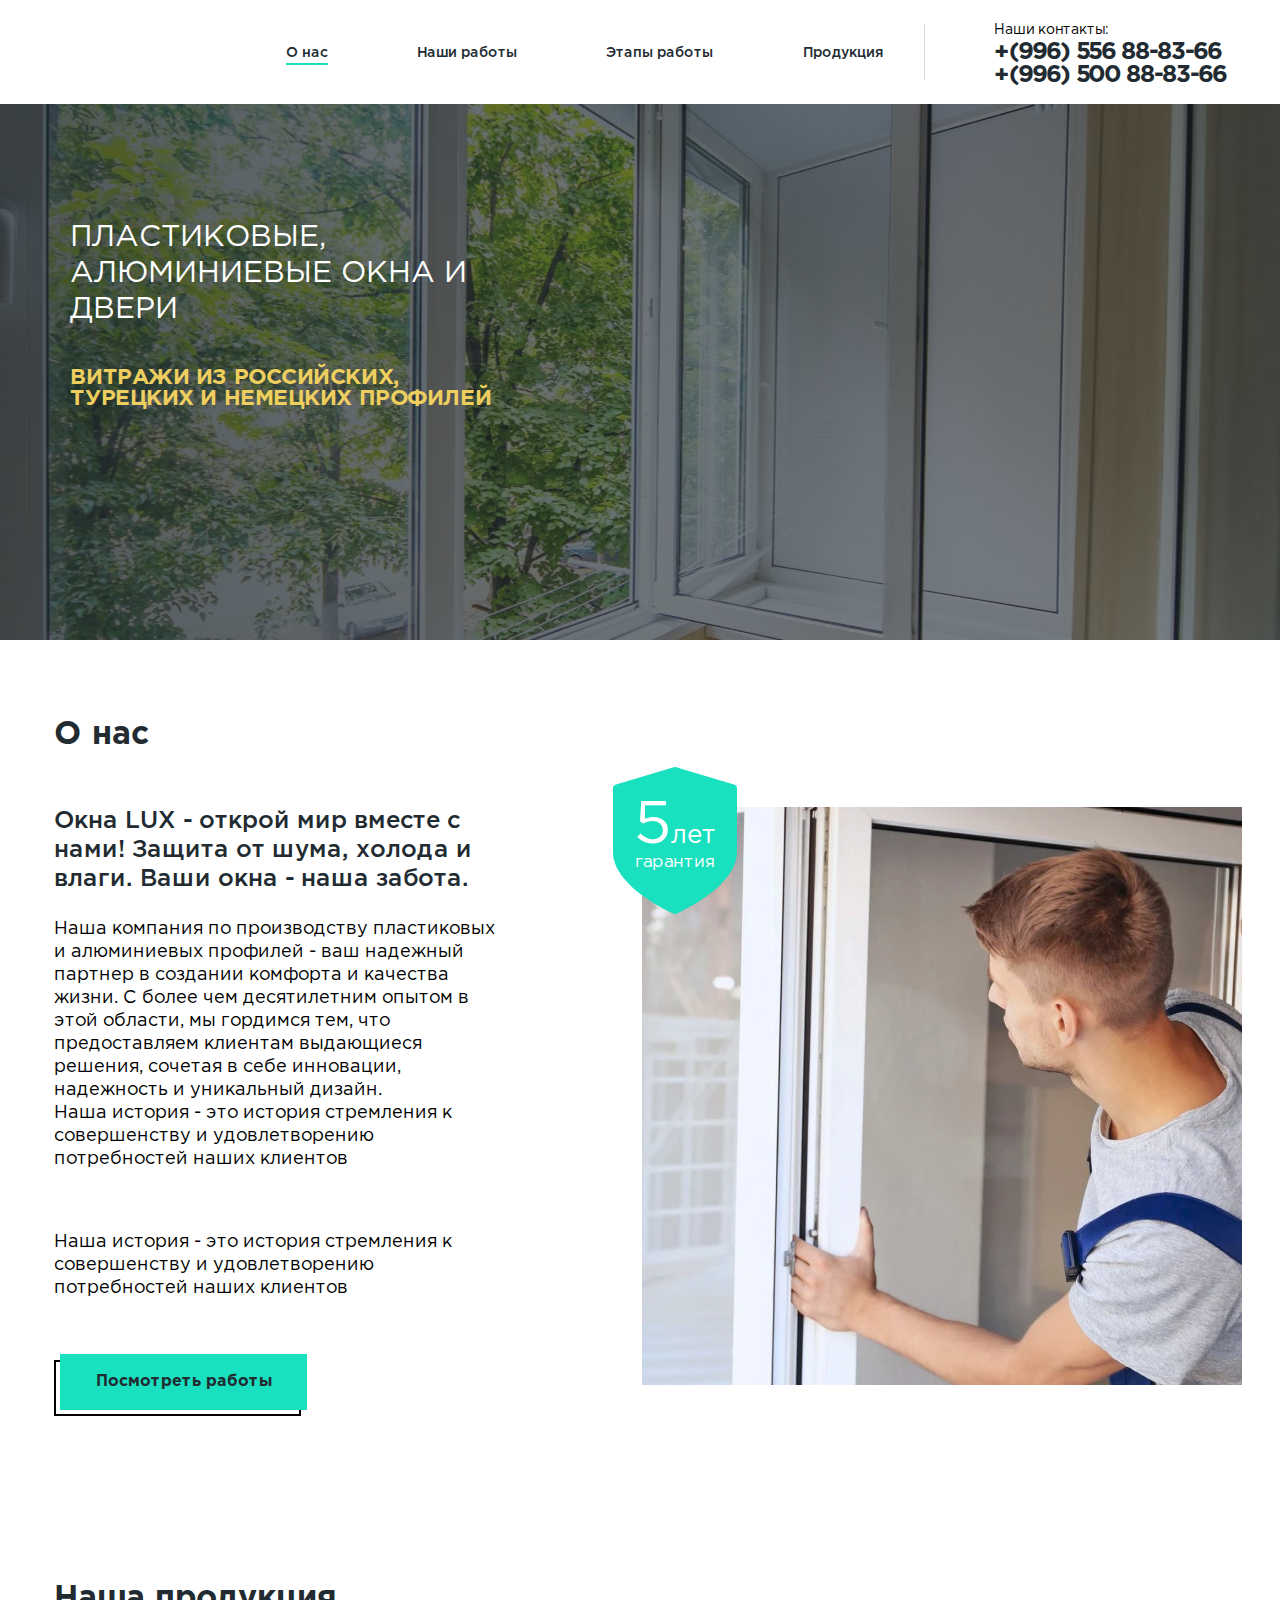
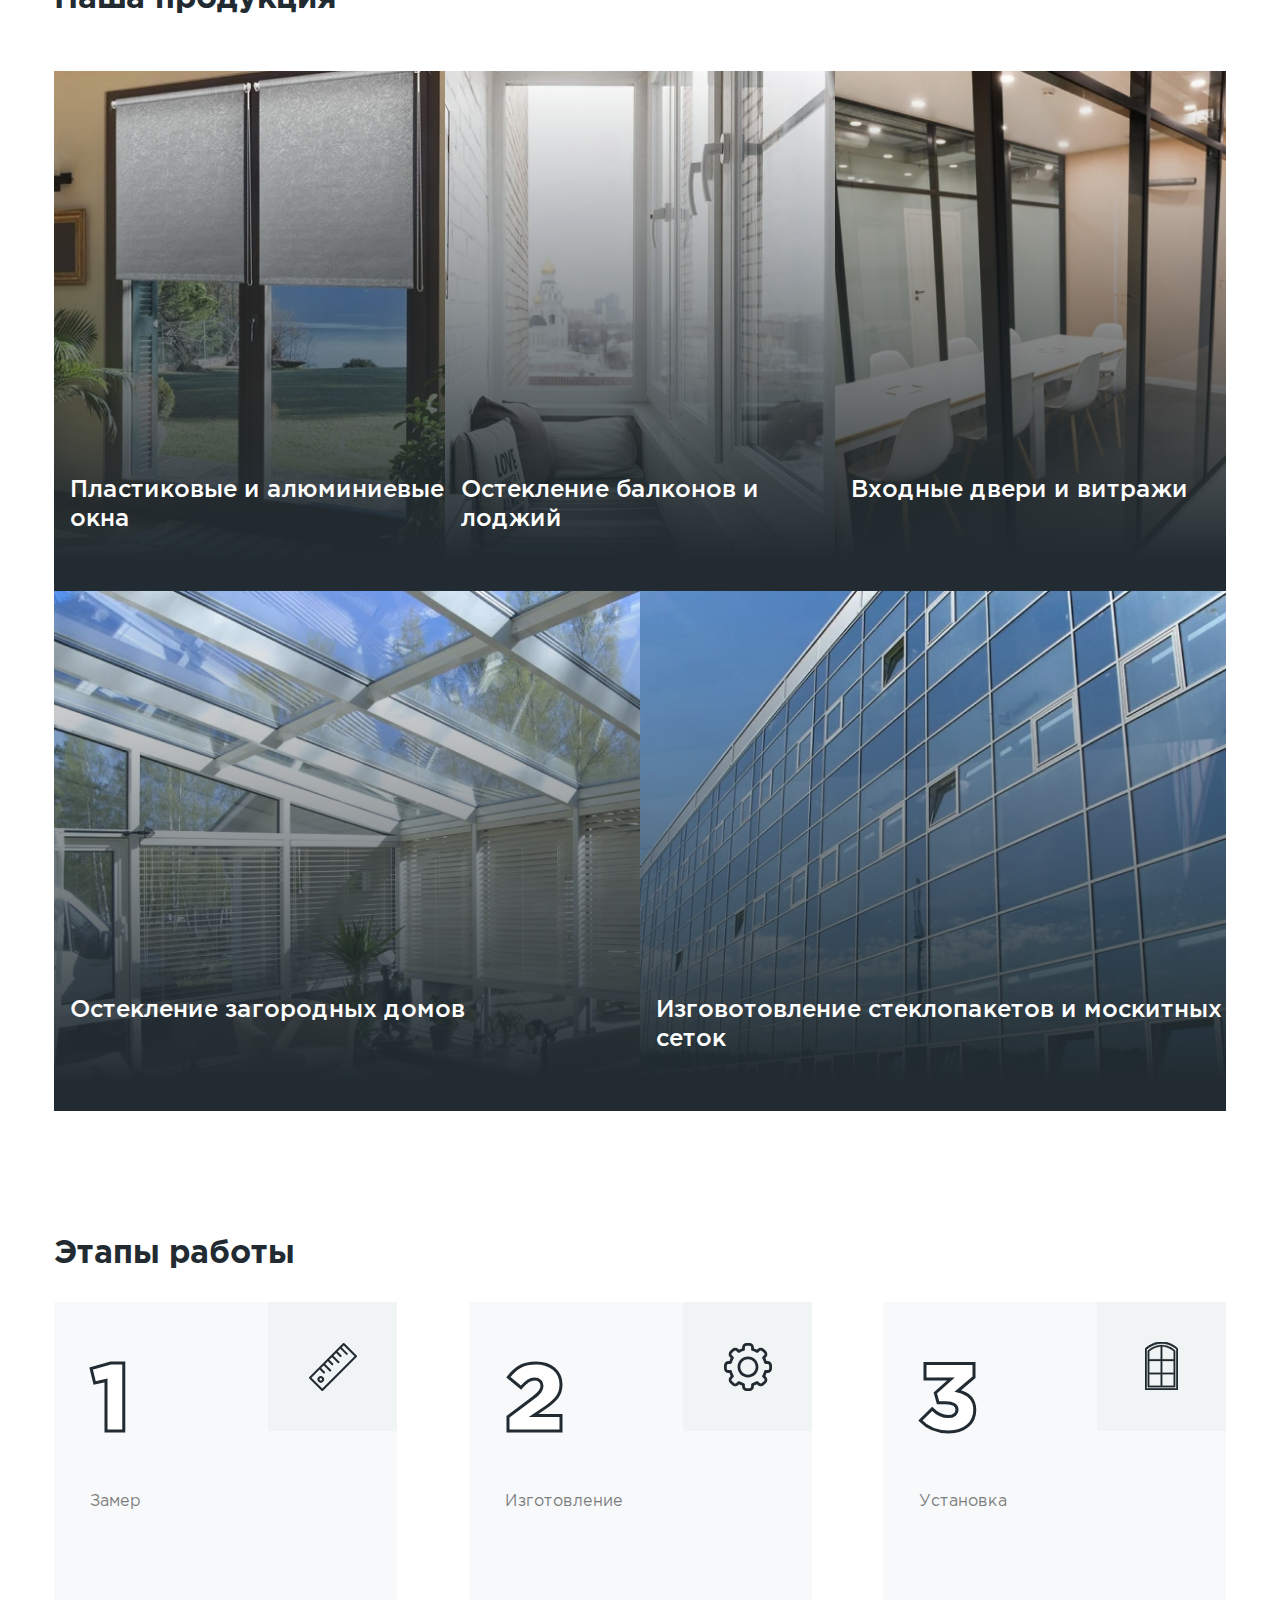
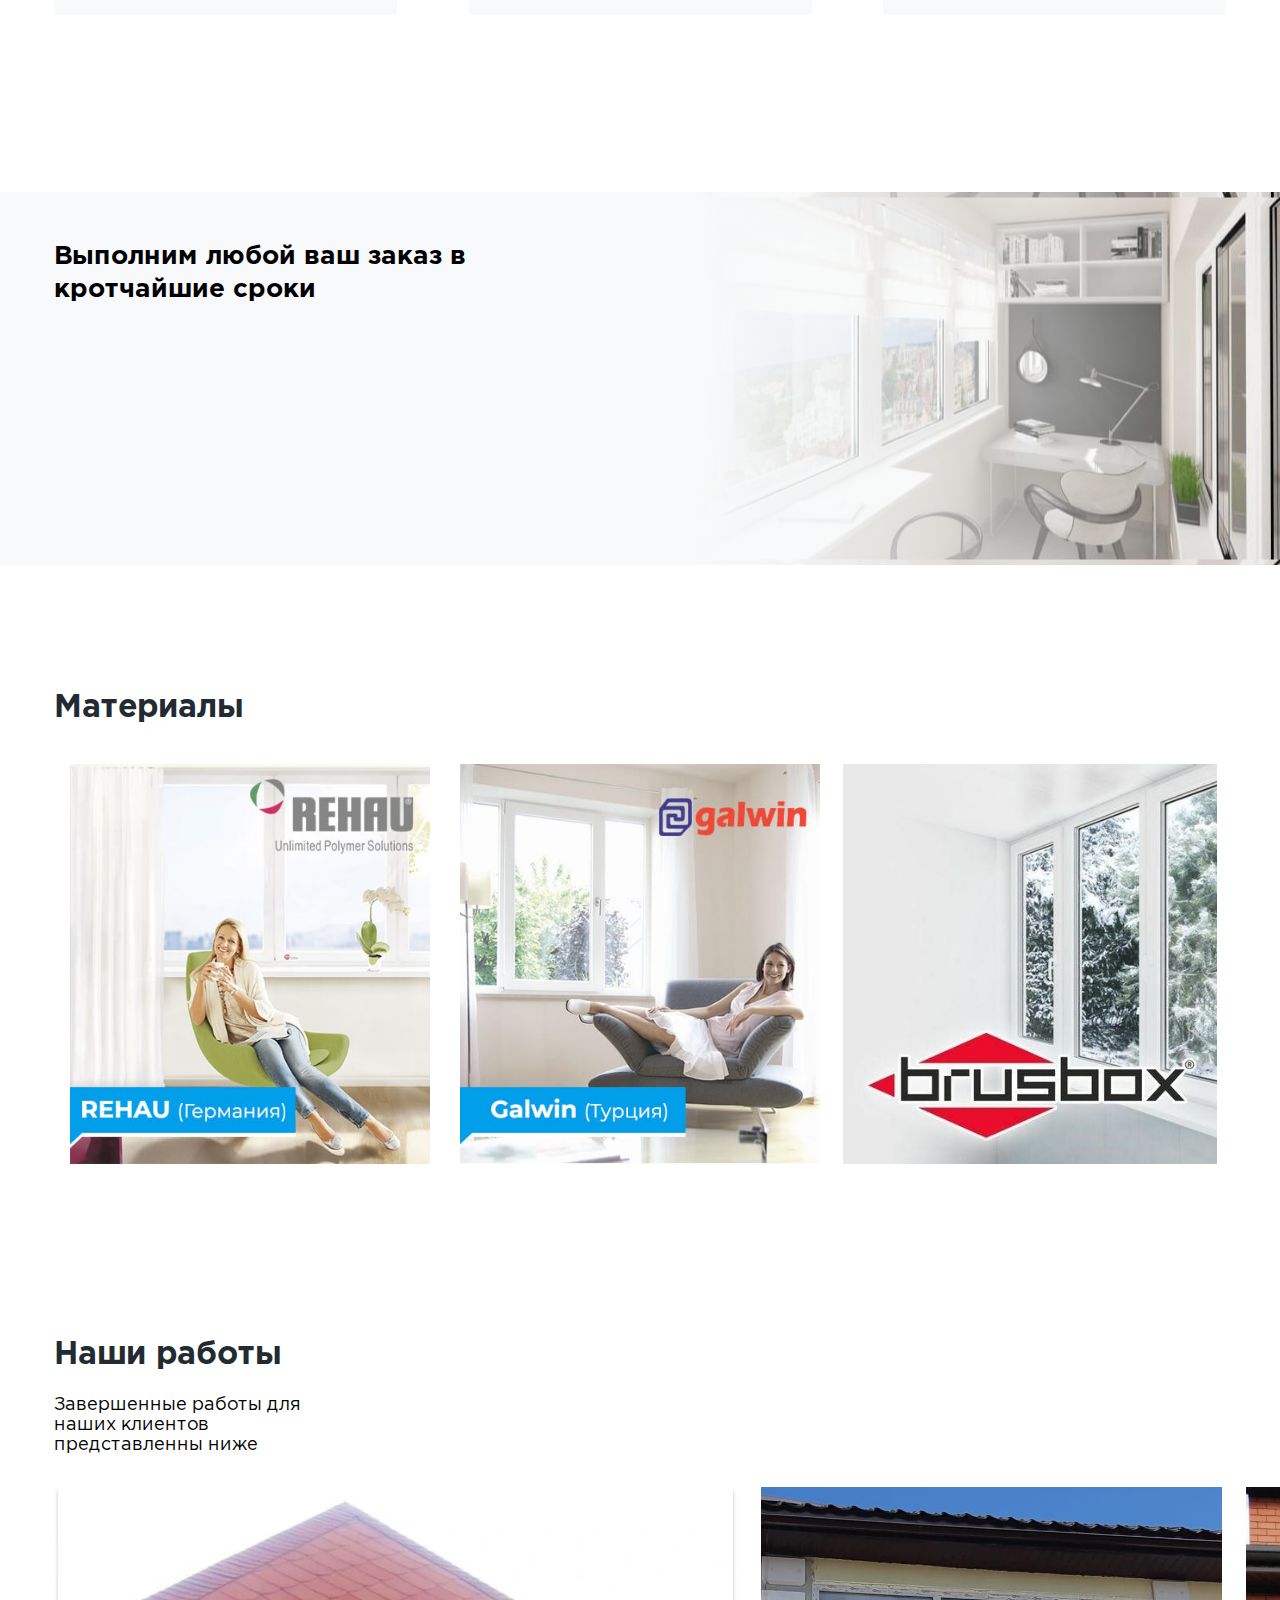
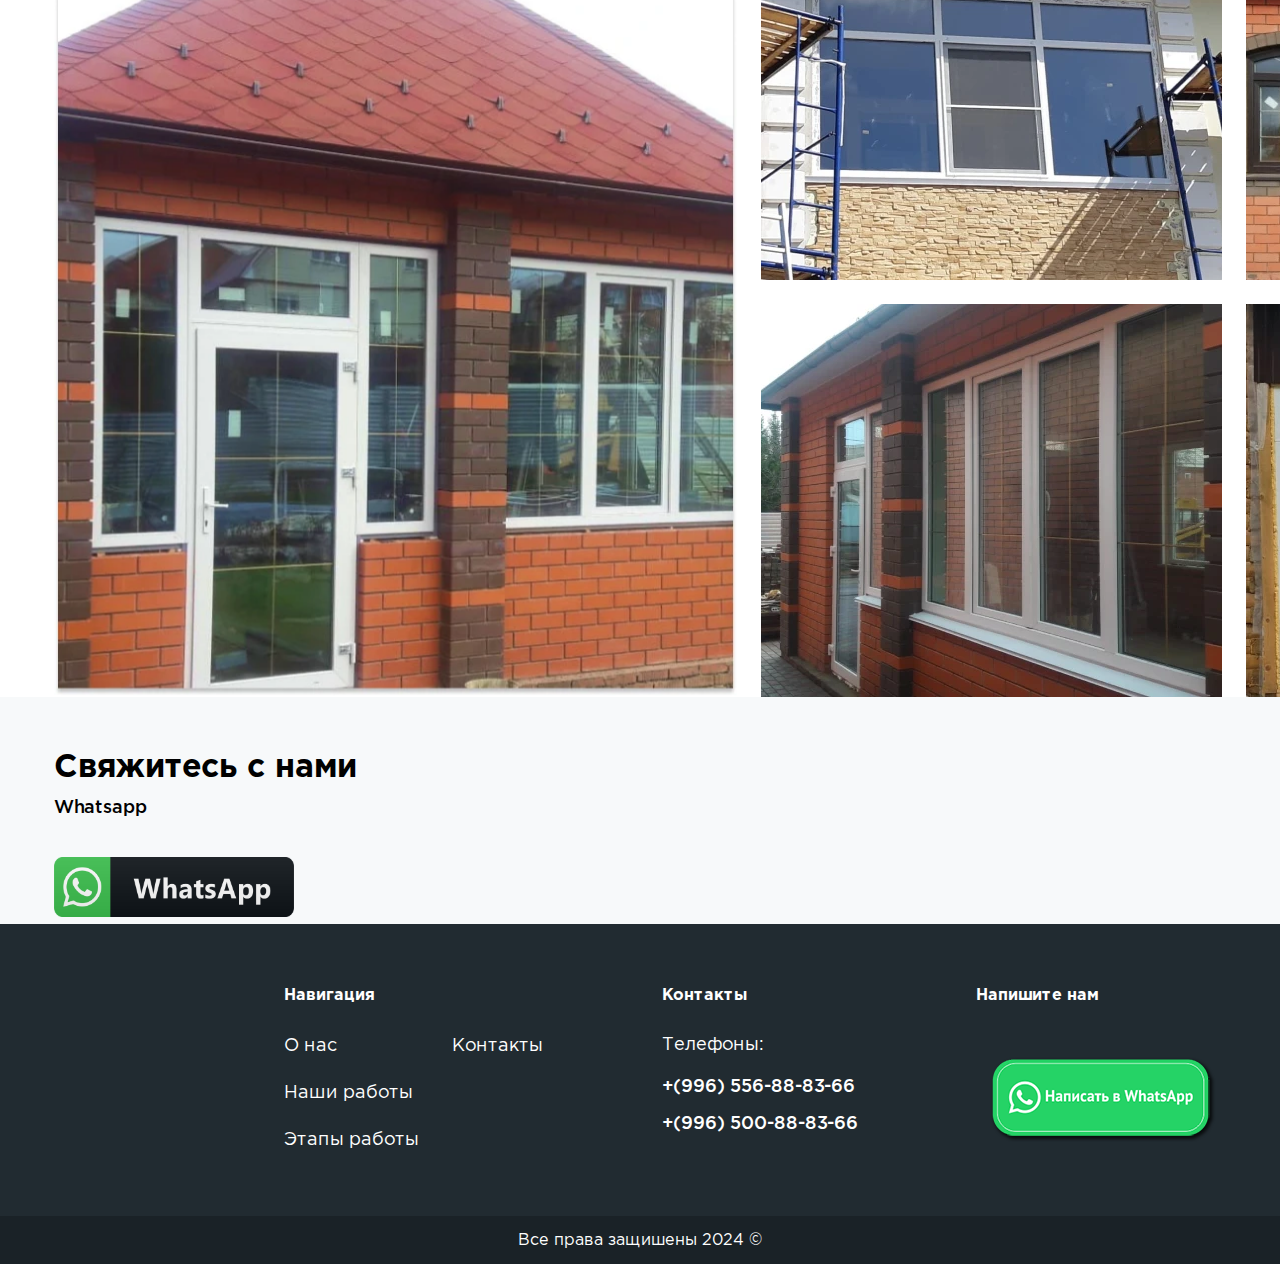
==== index.html @ 6908e115 "Second iteration" ====
<!DOCTYPE html>
<html lang="en">

<head>
  <meta charset="UTF-8">
  <meta http-equiv="X-UA-Compatible" content="IE=edge">
  <meta name="viewport" content="width=device-width, initial-scale=1.0">
  <link rel="preload" href="fonts/GothamPro.woff" as="font" crossorigin="anonymous">
  <link rel="stylesheet" href="https://unpkg.com/swiper/swiper-bundle.min.css" />
  <link rel="stylesheet" href="css/style.css">

  <title>Окна LUX</title>
</head>

<body class="page" id="page">
  <!-- +++++++ Header +++++++++ -->
  <header class="header">
    <div class="header__top">
      <div class="container center-sb">
        <div class="header__time">
          <svg width="28" height="11">
            <use xlink:href="img/logo/logo.svg#time"></use>
          </svg>
        </div>
        <div class="header__mobile-icons">
          <svg width="17" height="11">
            <use xlink:href="img/logo/logo.svg#mobile-signal"></use>
          </svg>
          <svg width="15" height="11">
            <use xlink:href="img/logo/logo.svg#wifi"></use>
          </svg>
          <svg width="24" height="11">
            <use xlink:href="img/logo/logo.svg#battery"></use>
          </svg>
        </div>
      </div>
    </div>
    <div class="header__bottom">
      <div class="container center-sb">
        <a class="logo">
          <svg class="logo__icon" width="62" height="48">
            <use xlink:href="img/logo/logo.svg#logo"></use>
          </svg>
        </a>
        <div class="phone">
          <strong class="phone__text">Наши контакты:</strong>
          <a href="tel:+996556888366" class="link phone__link">+(996) 556 88-83-66</a>
          <a href="tel:+996500888366" class="link phone__link">+(996) 500 88-83-66</a>
        </div>
        <nav class="nav">
          <ul class="nav__menu menu">
            <li class="menu__item">
              <a href="#about" class="link menu__link menu__link--active">О нас</a>
            </li>
            <li class="menu__item">
              <a href="#our-works" class="link menu__link">Наши работы</a>
            </li>
            <li class="menu__item">
              <a href="#stages-work" class="link menu__link">Этапы работы</a>
            </li>
            <li class="menu__item">
              <a href="#products" class="link menu__link">Продукция</a>
            </li>
          </ul>
          <div class="nav__mobile mobile-btn mobile-btn--close"></div>
        </nav>
      </div>
    </div>
  </header>

  <!-- ++++++++++ Main ++++++++++++++ -->
  <main class="main">
    <h1 class="visualy-hidden">"Окна LUX" - изготовление пластиковых окон и балконов</h1>
    <!-- ++++++++ Banner +++++++++ -->
    <section class="banner">
      <div class="container banner__wrapper">
        <div class="banner__text-block">
          <span class="banner__text">ПЛАСТИКОВЫЕ, АЛЮМИНИЕВЫЕ ОКНА И ДВЕРИ</span>
          <span class="banner__yellow-text">ВИТРАЖИ ИЗ РОССИЙСКИХ, ТУРЕЦКИХ И НЕМЕЦКИХ ПРОФИЛЕЙ</span>
        </div> <!-- end banner__text-block-->
      </div> <!-- end container-->
    </section>

    <!-- ++++++++++++ About +++++++++++++ -->
    <section class="about" id="about">
      <div class="container">
        <h2 class="title about__title">О нас</h2>
        <div class="about__wrapper">
          <div class="about__img-block">
            <picture>
              <source type="image/webp" media="(min-width: 768px)"
                srcset="img/about-1-desktop.webp 1x, img/about-1-desktop@2x.webp  2x">
              <source media="(min-width: 768px)" srcset="img/about-1-desktop.jpg, img/about-1-desktop@2x.jpg  2x">
              <img class="about__img" src="img/about-1.jpg" srcset="img/about-1.jpg 1x, img/about-1@2x.jpg 2x"
                alt="Установка пластиковых окон" width="375" height="375">
            </picture>
            <div class="warranty about__warranty">
              <div class="warranty__text">
                <span class="warranty__number">5</span><span class="warranty__big-text">лет</span> гарантия
              </div>
            </div>
          </div>
          <div class="about__text-block">
            <h3 class="subtitle about__subtitle">Окна LUX - открой мир вместе с нами!
              Защита от шума, холода и влаги. Ваши окна - наша забота.</h3>
            <p class="about__text">
              Наша компания по производству пластиковых и алюминиевых профилей - ваш надежный партнер в создании комфорта
              и качества жизни. С более чем десятилетним опытом в этой области, мы гордимся тем, что предоставляем клиентам выдающиеся решения, сочетая в себе инновации, надежность
              и уникальный дизайн.
              <br>
              Наша история - это история стремления к совершенству
              и удовлетворению потребностей наших клиентов
            </p>
            <p class="about__text">
              Наша история - это история стремления к совершенству
              и удовлетворению потребностей наших клиентов
            </p>
            <div class="button-block about__button-block">
              <a href="#our-works" class="button">Посмотреть работы</a>
            </div>
          </div> <!-- end about__text-block -->
        </div> <!-- end about__wrapper-->
      </div> <!-- end container-->
    </section>

    <!-- ++++++++++++ Our-works +++++++++ -->
    <section class="our-works" id="our-works">
      <div class="container">
        <h2 class="title our-works__title">Наша продукция</h2>
        <div class="gallery">
          <figure class="card gallery__item">
            <picture>
              <source type="image/webp" media="(min-width: 768px)"
                srcset="img/works-1-desktop.webp 1x, img/works-1-desktop@2x.webp  2x">
              <source media="(min-width: 768px)" srcset="img/works-1-desktop.jpg, img/works-1-desktop@2x.jpg  2x">
              <img class="card__img" src="img/works-1.jpg" srcset="img/works-1.jpg 1x, img/works-1@2x.jpg 2x"
                alt="Наша продукция" width="375" height="453">
            </picture>
            <figcaption class="card__text-block">
              <h4 class="card__title">Пластиковые и алюминиевые окна</h4>
            </figcaption>
          </figure>

          <figure class="card gallery__item">
            <picture>
              <source type="image/webp" media="(min-width: 768px)"
                srcset="img/works-2-desktop.webp 1x, img/works-2-desktop@2x.webp  2x">
              <source media="(min-width: 768px)" srcset="img/works-2-desktop.jpg, img/works-2-desktop@2x.jpg  2x">
              <img class="card__img" src="img/works-2.jpg" srcset="img/works-2.jpg 1x, img/works-2@2x.jpg 2x"
                alt="Наша продукция" width="375" height="453">
            </picture>
            <figcaption class="card__text-block card__text-block--bg-green">
              <h4 class="card__title">Остекление балконов и лоджий</h4>
            </figcaption>
          </figure>

          <figure class="card gallery__item">
            <picture>
              <source type="image/webp" media="(min-width: 768px)"
                srcset="img/works-3-desktop.webp 1x, img/works-3-desktop@2x.webp  2x">
              <source media="(min-width: 768px)" srcset="img/works-3-desktop.jpg, img/works-1-desktop@2x.jpg  2x">
              <img class="card__img" src="img/works-3.jpg" srcset="img/works-3.jpg 1x, img/works-3@2x.jpg 2x"
                alt="Наша продукция" width="375" height="453">
            </picture>
            <figcaption class="card__text-block">
              <h4 class="card__title">Входные двери и витражи</h4>
            </figcaption>
          </figure>

          <figure class="card gallery__item">
            <picture>
              <source type="image/webp" media="(min-width: 768px)"
                srcset="img/works-4-desktop.webp 1x, img/works-4-desktop@2x.webp  2x">
              <source media="(min-width: 768px)" srcset="img/works-4-desktop.jpg, img/works-1-desktop@2x.jpg  2x">
              <img class="card__img" src="img/works-4.jpg" srcset="img/works-4.jpg 1x, img/works-4@2x.jpg 2x"
                alt="Наша продукция" width="375" height="453">
            </picture>
            <figcaption class="card__text-block">
              <h4 class="card__title">Остекление загородных домов</h4>
            </figcaption>
          </figure>

          <figure class="card gallery__item">
            <picture>
              <source type="image/webp" media="(min-width: 768px)"
                srcset="img/works-5-desktop.webp 1x, img/works-5-desktop@2x.webp  2x">
              <source media="(min-width: 768px)" srcset="img/works-5-desktop.jpg, img/works-1-desktop@2x.jpg  2x">
              <img class="card__img" src="img/works-5.jpg" srcset="img/works-5.jpg 1x, img/works-5@2x.jpg 2x"
                alt="Наша продукция" width="375" height="453">
            </picture>
            <figcaption class="card__text-block card__text-block--bg-green">
              <h4 class="card__title">Изговотовление стеклопакетов и москитных сеток</h4>
            </figcaption>
          </figure>

        </div> <!-- end gallery-->
      </div> <!-- end container-->
    </section>

    <!-- ++++++++++++++++++ Stages +++++++++++++++ -->
    <section class="stages" id="stages-work">
      <div class="container">
        <h2 class="title stages__title">Этапы работы</h2>
        <ul class="stages__list">
          <li class="stages__item">
            <span class="stages__item-number">1</span>
            <span class="stages__item-text">
              Замер
            </span>
            <svg class="stages__item-arr1" width="255" height="63">
              <use xlink:href="img/logo/logo.svg#dashed-top"></use>
            </svg>
            <svg class="stages__item-arr1-desktop" width="435" height="287">
              <use xlink:href="img/logo/logo.svg#dashed-top-desktop"></use>
            </svg>

          </li>
          <li class="stages__item">
            <span class="stages__item-number">2</span>
            <span class="stages__item-text">
              Изготовление
            </span>
            <svg class="stages__item-arr2" width="116" height="59">
              <use xlink:href="img/logo/logo.svg#dashed-bottom"></use>
            </svg>
            <svg class="stages__item-arr2-desktop" width="127" height="227">
              <use xlink:href="img/logo/logo.svg#dashed-bottom-desktop"></use>
            </svg>
          </li>
          <li class="stages__item">
            <span class="stages__item-number">3</span>
            <span class="stages__item-text">
              Установка
            </span>
          </li>
        </ul>
      </div> <!-- end container-->
      <div class="about__banner">
        <div class="container">
          <p class="slogan about__slogan">Выполним любой ваш
            заказ в кротчайшие сроки </p>
        </div> <!-- end container-->
      </div> <!-- end about__banner-->
    </section>

    <!-- +++++++++++++ Materials +++++++++++++ -->
    <section class="materials">
      <div class="container">
        <h2 class="title materials__title">Материалы</h2>
        
        <div class="materials__items">
          <div class="materials__item">
            <pictures>
              <source type="image/webp" media="(min-width: 768px)"
                srcset="img/products/rehau/rehau.webp 1x, img/products/rehau/rehau@2x.webp  2x">
              <source media="(min-width: 768px)"
                srcset="img/products/rehau/rehau.jpg, img/products/rehau/rehau2x.jpg  2x">
              <img class="materials__img" src="img/materials-4.png"
                srcset="img/products/rehau/rehau.jpg 1x, img/products/rehau/rehau2x.jpg 2x" alt="Материал для рамы окон" width="187"
                height="240">
            </pictures>
          </div>

          <div class="materials__item">
            <pictures>
              <source type="image/webp" media="(min-width: 768px)"
                      srcset="img/products/galwin/galwin.jpg 1x, img/products/galwin/galwin.jpg  2x">
              <source media="(min-width: 768px)"
                      srcset="img/products/galwin/galwin.jpg, img/products/galwin/galwin.jpg  2x">
              <img class="materials__img" src="img/materials-4.png"
                   srcset="img/products/galwin/galwin.jpg 1x, img/products/galwin/galwin.jpg 2x" alt="Материал для рамы окон" width="187"
                   height="240">
            </pictures>
          </div>

          <div class="materials__item">
            <pictures>
              <source type="image/webp" media="(min-width: 768px)"
                      srcset="img/products/brusbox/brusbox.jpg 1x, img/products/brusbox/brusbox.jpg  2x">
              <source media="(min-width: 768px)"
                      srcset="img/products/brusbox/brusbox.jpg, img/products/brusbox/brusbox.jpg  2x">
              <img class="materials__img" src="img/materials-4.png"
                   srcset="img/products/brusbox/brusbox.jpg 1x, img/products/brusbox/brusbox.jpg 2x" alt="Материал для рамы окон" width="187"
                   height="240">
            </pictures>
          </div>

        </div> <!-- end materials__items -->

      </div> <!-- end container-->
    </section>

    <!-- +++++++++++++ Our products +++++++++++  -->
    <section class="products" id="products">
      <div class="container">
        <h2 class="title products__title">Наши работы</h2>
        <p class="products__text">Завершенные работы для наших
          клиентов представленны ниже</p>

        <!-- +++++++++++++++ product slider ++++++++++++++++ -->
        <div class="swiper-container products__slider">
          <div class="swiper-wrapper products__swiper-wrapper">
            <!-- Slides -->
            <div class="swiper-slide slide-first">
              <picture>
                <source type="image/webp" media="(min-width: 1200px)"
                  srcset="img/product-1-desktop.webp 1x, img/product-1-desktop@2x.webp  2x">
                <source media="(min-width: 1200px)"
                  srcset="img/product-1-desktop.jpg, img/product-1-desktop@2x.jpg  2x">
                <img class="products__slider-img" src="img/product-1.jpg"
                  srcset="img/product-1.jpg 1x, img/product-1@2x.jpg 2x" alt="Наши работы" width="288" height="230">
              </picture>
            </div>
            <div class="swiper-slide slide-2">
              <picture>
                <source type="image/webp" media="(min-width: 1200px)"
                  srcset="img/product-2-desktop.webp 1x, img/product-2-desktop@2x.webp  2x">
                <source media="(min-width: 1200px)"
                  srcset="img/product-2-desktop.jpg, img/product-2-desktop@2x.jpg  2x">
                <img class="products__slider-img" src="img/product-2.jpg"
                  srcset="img/product-2.jpg 1x, img/product-2@2x.jpg 2x" alt="Наши работы" width="288" height="230">
              </picture>
            </div>
            <div class="swiper-slide slide-3">
              <picture>
                <source type="image/webp" media="(min-width: 1200px)"
                  srcset="img/product-3-desktop.webp 1x, img/product-3-desktop@2x.webp  2x">
                <source media="(min-width: 1200px)"
                  srcset="img/product-3-desktop.jpg, img/product-3-desktop@2x.jpg  2x">
                <img class="products__slider-img" src="img/product-3.jpg"
                  srcset="img/product-3.jpg 1x, img/product-3@2x.jpg 2x" alt="Наши работы" width="288" height="230">
              </picture>
            </div>
            <div class="swiper-slide slide-4">
              <picture>
                <source type="image/webp" media="(min-width: 1200px)"
                  srcset="img/product-4-desktop.webp 1x, img/product-4-desktop@2x.webp  2x">
                <source media="(min-width: 1200px)"
                  srcset="img/product-4-desktop.jpg, img/product-4-desktop@2x.jpg  2x">
                <img class="products__slider-img" src="img/product-4.jpg"
                  srcset="img/product-4.jpg 1x, img/product-4@2x.jpg 2x" alt="Наши работы" width="288" height="230">
              </picture>
            </div>
            <div class="swiper-slide slide-5">
              <picture>
                <source type="image/webp" media="(min-width: 1200px)"
                  srcset="img/product-5-desktop.webp 1x, img/product-5-desktop@2x.webp  2x">
                <source media="(min-width: 1200px)"
                  srcset="img/product-5-desktop.jpg, img/product-5-desktop@2x.jpg  2x">
                <img class="products__slider-img" src="img/product-5.jpg"
                  srcset="img/product-5.jpg 1x, img/product-5@2x.jpg 2x" alt="Наши работы" width="288" height="230">
              </picture>
            </div>
            <div class="swiper-slide slide-6">
              <picture>
                <source type="image/webp" media="(min-width: 1200px)"
                  srcset="img/product-6-desktop.webp 1x, img/product-6-desktop@2x.webp  2x">
                <source media="(min-width: 1200px)"
                  srcset="img/product-6-desktop.jpg, img/product-6-desktop@2x.jpg  2x">
                <img class="products__slider-img" src="img/product-6.jpg"
                  srcset="img/product-6.jpg 1x, img/product-6@2x.jpg 2x" alt="Наши работы" width="288" height="230">
              </picture>
            </div>
            <div class="swiper-slide slide-7">
              <picture>
                <source type="image/webp" media="(min-width: 1200px)"
                  srcset="img/product-7-desktop.webp 1x, img/product-7-desktop@2x.webp  2x">
                <source media="(min-width: 1200px)"
                  srcset="img/product-7-desktop.jpg, img/product-7-desktop@2x.jpg  2x">
                <img class="products__slider-img" src="img/product-7.jpg"
                  srcset="img/product-7.jpg 1x, img/product-7@2x.jpg 2x" alt="Наши работы" width="288" height="230">
              </picture>
            </div>
            <div class="swiper-slide slide-8">
              <picture>
                <source type="image/webp" media="(min-width: 1200px)"
                  srcset="img/product-8-desktop.webp 1x, img/product-8-desktop@2x.webp  2x">
                <source media="(min-width: 1200px)"
                  srcset="img/product-8-desktop.jpg, img/product-8-desktop@2x.jpg  2x">
                <img class="products__slider-img" src="img/product-8.jpg"
                  srcset="img/product-8.jpg 1x, img/product-8@2x.jpg 2x" alt="Наши работы" width="288" height="230">
              </picture>
            </div>
            <div class="swiper-slide slide-9">
              <picture>
                <source type="image/webp" media="(min-width: 1200px)"
                  srcset="img/product-9-desktop.webp 1x, img/product-9-desktop@2x.webp  2x">
                <source media="(min-width: 1200px)"
                  srcset="img/product-9-desktop.jpg, img/product-9-desktop@2x.jpg  2x">
                <img class="products__slider-img" src="img/product-9.jpg"
                  srcset="img/product-9.jpg 1x, img/product-9@2x.jpg 2x" alt="Наши работы" width="288" height="230">
              </picture>
            </div>
            <div class="swiper-slide slide-last">
              <picture>
                <source type="image/webp" media="(min-width: 1200px)"
                  srcset="img/product-10-desktop.webp 1x, img/product-10-desktop@2x.webp  2x">
                <source media="(min-width: 1200px)"
                  srcset="img/product-10-desktop.jpg, img/product-10-desktop@2x.jpg  2x">
                <img class="products__slider-img" src="img/product-10.jpg"
                  srcset="img/product-10.jpg 1x, img/product-10@2x.jpg 2x" alt="Наши работы" width="288" height="230">
              </picture>
            </div>
          </div>
          <div class="swiper-button-prev products__slider-button-prev"></div>
          <div class="swiper-button-next products__slider-button-next"></div>
        </div>
      </div> <!-- end container-->
    </section>

    <!-- ++++++++++++++ Contacts ++++++++++++++ -->
    <section class="contacts" id="contacts">
      <div class="container">
        <div class="contacts__email-block">
          <!-- <div class="container"> -->
          <h3 class="contacts__title">Свяжитесь с нами</h3>
          <p class="contacts__text-mob">Завершенные работы для наших
            клиентов представленны ниже</p>
          <p class="contacts__text">Whatsapp</p>
          <a aria-label="Chat on WhatsApp" href="https://wa.me/0996559770379"><img alt="Chat on WhatsApp"
                                                                                 width="240" height="60"
                                                                                 src="img/icons/whatsapp.png"></a>
        </div>

        <!-- ++++++++++++++ Map ++++++++++++++ -->
<!--        <div class="contacts__map">-->
<!--          <script type="text/javascript" charset="utf-8" async-->
<!--            src="">-->
<!--          </script>-->
<!--        </div>-->
      </div> <!-- end container-->
    </section>
  </main>

  <!-- ++++++++++++++++ Footer ++++++++++++++ -->
  <footer class="footer">
    <div class="footer__top">
      <div class="container footer__top-wrap">
        <a class="logo logo--footer footer__logo" href="#page">
          <svg class="logo__icon" width="112.1" height="86">
            <use xlink:href="img/logo/logo.svg#logo-footer"></use>
          </svg>
        </a>
        <nav class="footer__nav">
          <h4 class="footer__title">Навигация</h4>
          <ul class="footer__menu">
            <li class="footer__menu-item">
              <a href="#about" class="link footer__menu-link">О нас</a>
            </li>
            <li class="footer__menu-item">
              <a href="#our-works" class="link footer__menu-link">Наши работы</a>
            </li>
            <li class="footer__menu-item">
              <a href="#stages-work" class="link footer__menu-link">Этапы работы</a>
            </li>
            <li class="footer__menu-item">
              <a href="#contacts" class="link footer__menu-link">Контакты</a>
            </li>
          </ul>
        </nav>
        <div class="footer__contacts">
          <h4 class="footer__title">Контакты</h4>
          <p class="footer__contacts-text">
            Телефоны:
            <br>
            <br>
              <a href="tel:+79999214124" class="footer__contacts-phone">+(996) 556-88-83-66</a><br>
              <a href="tel:+79999214124" class="footer__contacts-phone">+(996) 500-88-83-66</a><br>
          </p>
        </div> <!-- end footer__contacts-->
        <div class="footer-connection">
          <h4 class="footer__title">Напишите нам</h4>
          <div>
            <a aria-label="Chat on WhatsApp" href="https://wa.me/0996559770379?text=Здравствуйте,%20интересует%20пластиковые%20окна%20.">
              <img src="img/icons/wapp.png"
                   alt="Свяжитесь по Whatsapp"/></a>
          </div>
        </div> <!-- end footer-connection-->

      </div> <!-- end container -->
    </div> <!-- end footer__top-->
    <div class="footer__bottom">
      <p class="footer__bottom-text">Все права защишены 2024 &copy;</p>
    </div>
  </footer>

  <script src="https://unpkg.com/swiper/swiper-bundle.min.js"></script>
  <script src="js/main.js"></script>
</body>

</html>
---- css/style.css ----
/* http://meyerweb.com/eric/tools/css/reset/ 
   v2.0 | 20110126
   License: none (public domain)
*/
html,
body,
div,
span,
applet,
object,
iframe,
h1,
h2,
h3,
h4,
h5,
h6,
p,
blockquote,
pre,
a,
abbr,
acronym,
address,
big,
cite,
code,
del,
dfn,
em,
img,
ins,
kbd,
q,
s,
samp,
small,
strike,
strong,
sub,
sup,
tt,
var,
b,
u,
i,
center,
dl,
dt,
dd,
ol,
ul,
li,
fieldset,
form,
label,
legend,
table,
caption,
tbody,
tfoot,
thead,
tr,
th,
td,
article,
aside,
canvas,
details,
embed,
figure,
figcaption,
footer,
header,
hgroup,
menu,
nav,
output,
ruby,
section,
summary,
time,
mark,
audio,
video {
  margin: 0;
  padding: 0;
  border: 0;
  font-size: 100%;
  font: inherit;
  vertical-align: baseline;
}
/* HTML5 display-role reset for older browsers */
article,
aside,
details,
figcaption,
figure,
footer,
header,
hgroup,
menu,
nav,
section {
  display: block;
}
body {
  line-height: 1;
}
ol,
ul {
  list-style: none;
}
blockquote,
q {
  quotes: none;
}
blockquote:before,
blockquote:after,
q:before,
q:after {
  content: '';
  content: none;
}
table {
  border-collapse: collapse;
  border-spacing: 0;
}
* {
  box-sizing: border-box;
}
html,
body {
  height: 100%;
}
a {
  text-decoration: none;
}
picture {
  display: block;
  margin: 0;
  padding: 0;
  border: 0;
  line-height: 0;
}
svg {
  fill: currentColor;
  width: 100%;
}
.none {
  display: none;
}
.visualy-hidden {
  position: absolute;
  width: 1px;
  height: 1px;
  clip: rect(0 0 0 0);
}
.visually-hidden:not(:focus):not(:active) {
  position: absolute;
  width: 1px;
  height: 1px;
  margin: -1px;
  border: 0;
  padding: 0;
  white-space: nowrap;
  clip: rect(0 0 0 0);
  overflow: hidden;
}
.start-sb {
  display: flex;
  flex-wrap: wrap;
  justify-content: space-between;
  align-items: flex-start;
}
.start-sa {
  display: flex;
  flex-wrap: wrap;
  justify-content: space-around;
  align-items: flex-start;
}
.center-sb {
  display: flex;
  align-items: center;
  justify-content: space-between;
  height: 100%;
}
@font-face {
  font-family: 'Gotham Pro';
  src: local('Gotham Pro Black'), local('GothamPro-Black'), url('../fonts/GothamPro-Black.eot?#iefix') format('embedded-opentype'), url('../fonts/GothamPro-Black.woff2') format('woff2'), url('../fonts/GothamPro-Black.woff') format('woff');
  font-weight: 900;
  font-style: normal;
  font-display: swap;
}
@font-face {
  font-family: 'Gotham Pro';
  src: local('Gotham Pro Bold'), local('GothamPro-Bold'), url('../fonts/GothamPro-Bold.eot?#iefix') format('embedded-opentype'), url('../fonts/GothamPro-Bold.woff2') format('woff2'), url('../fonts/GothamPro-Bold.woff') format('woff');
  font-weight: bold;
  font-style: normal;
  font-display: swap;
}
@font-face {
  font-family: 'Gotham Pro';
  src: local('../fonts/Gotham Pro Medium'), local('../fonts/GothamPro-Medium'), url('../fonts/GothamPro-Medium.eot?#iefix') format('embedded-opentype'), url('../fonts/GothamPro-Medium.woff2') format('woff2'), url('../fonts/GothamPro-Medium.woff') format('woff'), url('../fonts/GothamPro-Medium.ttf') format('truetype');
  font-weight: 500;
  font-style: normal;
  font-display: swap;
}
@font-face {
  font-family: 'Gotham Pro';
  src: local('Gotham Pro'), local('GothamPro'), url('../fonts/GothamPro.eot?#iefix') format('embedded-opentype'), url('../fonts/GothamPro.woff2') format('woff2'), url('../fonts/GothamPro.woff') format('woff'), url('../fonts/GothamPro.ttf') format('truetype');
  font-weight: normal;
  font-style: normal;
  font-display: swap;
}
.page {
  min-width: 320px;
  margin-left: auto;
  margin-right: auto;
  font-family: "Gotham Pro", "Arial", sans-serif;
  font-weight: 400;
  font-size: 16px;
  line-height: 23px;
}
@media screen and (min-width: 1200px) {
  .page {
    font-size: 18px;
  }
}
.header__top {
  height: 44px;
  border-bottom: 1px solid #C4C4C4;
}
@media screen and (min-width: 1200px) {
  .header__top {
    display: none;
  }
}
.header__time {
  width: 28px;
}
.header__mobile-icons {
  display: flex;
  width: 67px;
}
.header__bottom {
  display: flex;
  align-items: center;
  justify-content: space-between;
  height: 80px;
}
@media screen and (min-width: 1200px) {
  .header__bottom {
    height: 104px;
  }
}
.title {
  font-family: inherit;
  font-style: normal;
  font-weight: bold;
  font-size: 28px;
  line-height: 27px;
  color: #212B31;
}
@media screen and (min-width: 1200px) {
  .title {
    font-size: 32px;
    line-height: 31px;
  }
}
.subtitle {
  font-family: inherit;
  font-style: normal;
  font-weight: 500;
  font-size: 24px;
  line-height: 28px;
  color: #212B31;
}
@media screen and (min-width: 1200px) {
  .subtitle {
    line-height: 29px;
  }
}
.button-block {
  position: relative;
  width: 247px;
  height: 56px;
  border: 2px solid #000000;
}
.button-block:hover {
  cursor: pointer;
}
.button {
  position: absolute;
  top: -8px;
  right: -8px;
  width: 247px;
  height: 56px;
  padding: 0;
  text-align: center;
  font-family: inherit;
  font-style: normal;
  font-weight: bold;
  font-size: 16px;
  line-height: 56px;
  color: #212B31;
  background-color: #19E0BE;
  border: none;
  overflow: hidden;
}
.button:hover {
  cursor: pointer;
}
.button-block:hover .button {
  box-shadow: 0 4px 12px rgba(0, 0, 0, 0.4), 0 16px 20px rgba(0, 0, 0, 0.4);
}
.button:before {
  content: "";
  position: absolute;
  top: 0;
  left: -100%;
  width: 100%;
  height: 100%;
  background: linear-gradient(-45deg, transparent, rgba(191, 226, 255, 0.5), transparent);
  transition: left 0.7s;
}
.button:hover:before {
  left: 100%;
}
.container {
  width: 91.5%;
  max-width: 1200px;
  margin-left: auto;
  margin-right: auto;
}
.logo {
  display: block;
  width: 62px;
  height: 48px;
}
@media screen and (min-width: 1200px) {
  .logo {
    width: 73px;
    height: 56px;
  }
}
.logo--footer {
  width: 112px;
  height: 86px;
}
.nav {
  position: relative;
}
@media screen and (min-width: 1200px) {
  .nav {
    width: 768px;
    height: 56px;
    margin-right: 40px;
    padding-left: 129px;
    padding-right: 40px;
    border-right: 1px solid rgba(33, 43, 49, 0.2);
  }
}
.nav__menu {
  position: absolute;
  top: -75px;
  right: -5vw;
}
@media screen and (min-width: 1200px) {
  .nav__menu {
    padding: 0;
  }
}
.nav__mobile {
  position: absolute;
  top: 0px;
  right: 0px;
}
.menu {
  min-width: 375px;
  max-width: 768px;
  padding: 177px 20px 21px 40px;
  background-color: #ffffff;
  z-index: 5;
}
@media screen and (min-width: 1200px) {
  .menu {
    position: static;
    display: flex;
    height: 100%;
    width: 100%;
    justify-content: space-between;
    align-items: center;
    padding: 0;
  }
}
.menu__item {
  margin-bottom: 72px;
}
@media screen and (min-width: 1200px) {
  .menu__item {
    margin-bottom: 0;
  }
}
.menu__link {
  padding-bottom: 4px;
  font-family: inherit;
  font-weight: 500;
  color: #212B31;
  font-size: 24px;
  line-height: 22.97px;
  border-bottom: 2px solid transparent;
}
@media screen and (min-width: 1200px) {
  .menu__link {
    font-size: 14px;
    line-height: 13px;
  }
}
.menu__link--active {
  border-bottom-color: #19E0BE;
}
.menu__item:hover {
  cursor: pointer;
}
.menu__item:hover .menu__link {
  border-bottom-color: #19E0BE;
}
.mobile-btn {
  display: block;
  width: 30px;
  height: 30px;
  padding: 0px;
  font-size: 0;
  cursor: pointer;
  z-index: 10;
  background-image: url(../img/hamburger.svg);
  background-repeat: no-repeat;
  border: 0;
  outline: transparent;
}
@media screen and (min-width: 1200px) {
  .mobile-btn {
    display: none;
  }
}
.mobile-btn--close {
  background-image: url(../img/menu-close.svg);
  background-repeat: no-repeat;
}
@media screen and (min-width: 1200px) {
  .phone {
    order: 1;
  }
}
.phone__text {
  font-weight: normal;
  font-size: 12px;
  line-height: 11px;
}
@media screen and (min-width: 1200px) {
  .phone__text {
    font-size: 14px;
    line-height: 13px;
  }
}
.phone__link {
  display: block;
  font-family: inherit;
  font-style: inherit;
  font-weight: bold;
  font-size: 18px;
  line-height: 17px;
  letter-spacing: -0.045em;
}
@media screen and (min-width: 1200px) {
  .phone__link {
    font-size: 24px;
    line-height: 23px;
  }
}
.banner {
  position: relative;
  width: 100%;
  height: 603px;
}
@media screen and (min-width: 768px) {
  .banner {
    height: 536px;
  }
}
.banner::before {
  content: "";
  position: absolute;
  top: 0;
  left: 0;
  width: 100%;
  height: 100%;
  background: linear-gradient(90deg, rgba(31, 41, 47, 0.77) 0%, rgba(32, 42, 49, 0.529375) 101.73%), url(../img/banner-mb.jpg);
  background-repeat: no-repeat;
  background-size: cover;
  background-position: center center;
}
@media screen and (min-width: 768px) {
  .banner::before {
    background: linear-gradient(90deg, rgba(31, 41, 47, 0.77) 0%, rgba(32, 42, 49, 0.529375) 101.73%), url(../img/banner.jpg);
    background-position: center 0;
  }
}
@media (-webkit-min-device-pixel-ratio: 1.5), (min-resolution: 144dpi), (min-resolution: 1.5dppx) {
  .banner::before {
    background: linear-gradient(90deg, rgba(31, 41, 47, 0.77) 0%, rgba(32, 42, 49, 0.529375) 101.73%), url(../img/banner-mb@2x.jpg);
  }
}
@media (-webkit-min-device-pixel-ratio: 1.5) and screen and (min-width: 768px), (min-resolution: 144dpi) and screen and (min-width: 768px), (min-resolution: 1.5dppx) and screen and (min-width: 768px) {
  .banner::before {
    background: linear-gradient(90deg, rgba(31, 41, 47, 0.77) 0%, rgba(32, 42, 49, 0.529375) 101.73%), url(../img/banner@2x.jpg);
  }
}
.banner__wrapper {
  position: relative;
}
.banner__text-block {
  position: absolute;
  top: 138px;
  left: 0;
  width: 271px;
  height: 327px;
  padding-left: 16px;
  padding-bottom: 16px;
}
@media screen and (min-width: 1200px) {
  .banner__text-block {
    width: 468px;
    height: 303px;
    top: 116px;
    left: 0px;
  }
}
.banner__text {
  font-size: 30px;
  line-height: 36px;
  color: #ffffff;
}
.banner__big-text {
  display: inline-block;
  width: 246px;
  height: 110px;
  margin-bottom: 4px;
  margin-left: -16px;
  padding-left: 16px;
  font-size: 95px;
  font-weight: 900;
  line-height: 102.4px;
  color: #ffffff;
  background-color: #19E0BE;
}
@media screen and (min-width: 1200px) {
  .banner__big-text {
    margin-bottom: 3px;
    margin-left: 7px;
  }
}
.banner__small-text {
  display: block;
  margin-bottom: 8px;
  font-size: 22px;
  line-height: 21px;
  letter-spacing: -0.06em;
  color: #ffffff;
}
@media screen and (min-width: 1200px) {
  .banner__small-text {
    margin-bottom: 14px;
  }
}
.banner__yellow-text {
  display: block;
  margin-top: 40px;
  margin-bottom: 40px;
  font-weight: bold;
  font-size: 22px;
  line-height: 21px;
  letter-spacing: -0.02em;
  color: #EDCE5F;
}
.banner__button {
  border: 2px solid #ffffff;
}
.slogan {
  font-weight: bold;
  font-size: 24px;
  line-height: 31px;
}
@media screen and (min-width: 1200px) {
  .slogan {
    font-size: 32px;
    line-height: 33px;
  }
}
.slogan__green {
  display: block;
  color: #19E0BE;
}
.warranty {
  display: none;
  position: absolute;
  width: 124px;
  height: 147px;
  padding-top: 30px;
  color: #ffffff;
  text-align: center;
  background-image: url(../img/warranty-bg.svg);
  background-repeat: no-repeat;
  z-index: 5;
}
@media screen and (min-width: 992px) {
  .warranty {
    display: block;
  }
}
.warranty__text {
  font-size: 17px;
  line-height: 16px;
}
.warranty__number {
  font-size: 61px;
  line-height: 58px;
}
.warranty__big-text {
  font-size: 26px;
  line-height: 24.88px;
}
.link {
  text-decoration: none;
  color: #212B31;
}
.info {
  display: flex;
  justify-content: space-between;
}
.info-item {
  width: 45%;
}
.info__number {
  font-weight: 500;
  font-size: 68px;
  line-height: 65px;
}
.info__text {
  font-size: 18px;
  line-height: 23px;
  color: #000000;
}
.about {
  padding-top: 55px;
  padding-bottom: 40px;
}
@media screen and (min-width: 1200px) {
  .about {
    padding-top: 80px;
    padding-bottom: 0;
  }
}
.about__title {
  margin-bottom: 32px;
}
@media screen and (min-width: 1200px) {
  .about__title {
    margin-bottom: 56px;
  }
}
.about__wrapper {
  display: flex;
  flex-wrap: wrap;
  justify-content: space-around;
}
@media screen and (min-width: 1200px) {
  .about__wrapper {
    justify-content: space-between;
  }
}
.about__img-block {
  position: relative;
}
.about__img {
  width: 100%;
  height: auto;
  margin-left: -16px;
  margin-right: -16px;
  margin-bottom: 24px;
}
@media screen and (min-width: 1200px) {
  .about__img {
    width: 600px;
    margin-bottom: 104px;
  }
}
.about__warranty {
  top: -40px;
  left: -45px;
}
.about__text-block {
  flex-basis: 200px;
  padding-left: 30px;
  box-sizing: border-box;
  flex-grow: 1;
}
@media screen and (min-width: 768px) {
  .about__text-block {
    flex-basis: 400px;
  }
}
@media screen and (min-width: 992px) {
  .about__text-block {
    padding-left: 0;
    padding-right: 74px;
    flex-basis: 370px;
    order: -1;
  }
}
@media screen and (min-width: 1200px) {
  .about__text-block {
    max-width: 530px;
  }
}
.about__subtitle {
  margin-bottom: 16px;
}
@media screen and (min-width: 1200px) {
  .about__subtitle {
    margin-bottom: 24px;
  }
}
.about__text {
  margin-bottom: 32px;
}
@media screen and (min-width: 1200px) {
  .about__text {
    margin-bottom: 60px;
  }
}
.about__button-block {
  margin-bottom: 56px;
}
@media screen and (min-width: 1200px) {
  .about__button-block {
    margin-bottom: 104px;
  }
}
.about__banner {
  width: 100%;
  height: 373px;
  padding: 48px 16px 56px 0;
  background: linear-gradient(90deg, #F7F9FA 54.69%, rgba(247, 249, 250, 0.646647) 73.57%, rgba(247, 249, 250, 0) 100%), url(../img/about-2.jpg);
  background-repeat: no-repeat;
  background-size: cover;
  background-position: 0 0, 0 center;
}
@media screen and (min-width: 768px) {
  .about__banner {
    background: linear-gradient(90deg, #F7F9FA 54.69%, rgba(247, 249, 250, 0.646647) 73.57%, rgba(247, 249, 250, 0) 100%), url(../img/about-2-desktop.jpg);
    background-position: 0 0, right center;
  }
}
@media (-webkit-min-device-pixel-ratio: 1.5), (min-resolution: 144dpi), (min-resolution: 1.5dppx) {
  .about__banner {
    background: linear-gradient(90deg, #F7F9FA 54.69%, rgba(247, 249, 250, 0.646647) 73.57%, rgba(247, 249, 250, 0) 100%), url(../img/about-2@2x.jpg);
  }
}
@media (-webkit-min-device-pixel-ratio: 1.5) and screen and (min-width: 768px), (min-resolution: 144dpi) and screen and (min-width: 768px), (min-resolution: 1.5dppx) and screen and (min-width: 768px) {
  .about__banner {
    background: linear-gradient(90deg, #F7F9FA 54.69%, rgba(247, 249, 250, 0.646647) 73.57%, rgba(247, 249, 250, 0) 100%), url(../img/about-2-desktop@2x.jpg);
  }
}
.about__slogan {
  max-width: 480px;
  font-size: 26px;
  margin-bottom: 24px;
}
@media screen and (min-width: 1200px) {
  .about__slogan {
    margin-bottom: 32px;
  }
}
.about__banner-text {
  margin-bottom: 26px;
}
@media screen and (min-width: 1200px) {
  .about__banner-text {
    margin-bottom: 24px;
  }
}
.about__bold {
  font-size: 26px;
  font-weight: 700;
}
.about__info {
  display: none;
}
@media screen and (min-width: 1200px) {
  .about__info {
    display: flex;
    justify-content: space-between;
    align-content: space-between;
    flex-wrap: wrap;
    height: 224px;
    margin-bottom: 56px;
  }
}
.our-works {
  padding-top: 40px;
}
@media screen and (min-width: 992px) {
  .our-works {
    padding-top: 64px;
  }
}
.our-works__title {
  display: none;
}
@media screen and (min-width: 768px) {
  .our-works__title {
    display: block;
    margin-bottom: 56px;
  }
}
.gallery {
  display: flex;
  justify-content: center;
  flex-wrap: wrap;
}
.gallery__item {
  position: relative;
  margin-left: -16px;
}
@media screen and (min-width: 768px) {
  .gallery__item {
    margin-left: 0;
  }
}
.card {
  position: relative;
  width: 375px;
  height: 453px;
  overflow: hidden;
}
@media screen and (min-width: 1200px) {
  .card {
    max-width: 400px;
    height: 520px;
    flex-grow: 1;
  }
  .card:nth-child(4),
  .card:last-child {
    max-width: 600px;
    max-height: 620px;
  }
}
.card::before {
  content: "";
  position: absolute;
  top: 0;
  left: 0;
  width: 100%;
  height: 100%;
  background: linear-gradient(360deg, #212B31 5.69%, rgba(33, 43, 49, 0) 100%);
}
.card:hover .card__text-block {
  color: #212B31;
  background-color: #19E0BE;
  transition: background 0.3s;
}
.card__img {
  width: 100%;
  height: 100%;
  -o-object-fit: cover;
     object-fit: cover;
}
.card__text-block {
  position: absolute;
  top: 238px;
  left: 0;
  bottom: 0;
  width: 100%;
  padding-left: 16px;
  color: #ffffff;
}
@media screen and (min-width: 1200px) {
  .card__text-block {
    top: 310px;
    padding-top: 95px;
  }
}
.card__title {
  margin-bottom: 16px;
  font-weight: 500;
  font-size: 24px;
  line-height: 29px;
}
.card__text {
  width: 80%;
  margin-bottom: 45px;
  font-size: 16px;
  line-height: 23px;
}
.card__link {
  font-size: 16px;
  line-height: 15px;
  color: #ffffff;
}
.card:hover .card__link {
  color: #212B31;
}
.card:hover .card__link:hover {
  color: #ffffff;
}
.card__arrow {
  width: 20px;
  margin-left: 18px;
  fill: #ffffff;
}
.card__arrow:hover {
  fill: #ffffff;
}
.card:hover .card__arrow {
  fill: #212B31;
}
.card__link:hover .card__arrow {
  fill: #ffffff;
}
.stages {
  padding-top: 57px;
}
@media screen and (min-width: 1200px) {
  .stages {
    padding-top: 128px;
  }
}
.stages__title {
  margin-bottom: 32px;
}
.stages__list {
  position: relative;
  display: flex;
  justify-content: space-around;
  flex-wrap: wrap;
  width: 343px;
  margin-left: auto;
  margin-right: auto;
}
@media screen and (min-width: 992px) {
  .stages__list {
    width: 760px;
  }
}
@media screen and (min-width: 1200px) {
  .stages__list {
    width: 100%;
    justify-content: space-between;
  }
}
.stages__item {
  position: relative;
  width: 343px;
  height: 313px;
  margin-bottom: 60px;
  padding: 56px 35px 40px 36px;
  background-color: #F7F9FA;
}
.stages__item::after {
  content: "";
  position: absolute;
  top: 0;
  right: 0;
  width: 129px;
  height: 129px;
  background-color: #F1F4F5;
}
.stages__item::before {
  content: "";
  position: absolute;
  top: 41px;
  right: 40px;
  width: 48px;
  height: 48px;
  background-repeat: no-repeat;
  z-index: 5;
}
.stages__item:nth-child(1)::before {
  background-image: url(../img/stages-1.svg);
}
.stages__item:nth-child(2)::before {
  background-image: url(../img/stages-2.svg);
}
.stages__item:nth-child(3)::before {
  top: 40px;
  right: 47.54px;
  width: 33.46px;
  background-image: url(../img/stages-3.svg);
}
@media screen and (min-width: 1200px) {
  .stages__item {
    margin-bottom: 177px;
  }
}
.stages__item-arr1 {
  position: absolute;
  bottom: -63px;
  left: 60px;
  display: block;
  width: 255px;
  height: 63px;
  fill: transparent;
  stroke: #C4C4C4;
}
@media screen and (min-width: 1200px) {
  .stages__item-arr1 {
    display: none;
  }
}
.stages__item-arr1-desktop {
  display: none;
}
@media screen and (min-width: 1200px) {
  .stages__item-arr1-desktop {
    position: absolute;
    bottom: -63px;
    left: 60px;
    display: block;
    width: 435px;
    height: 287px;
    fill: transparent;
    stroke: #C4C4C4;
    z-index: -10;
  }
}
.stages__item:nth-child(1):hover .stages__item-arr1,
.stages__item:nth-child(1):hover .stages__item-arr1-desktop {
  stroke: #19E0BE;
}
.stages__item-arr2 {
  position: absolute;
  bottom: -59px;
  left: 89px;
  display: block;
  width: 116px;
  height: 59px;
  fill: transparent;
  stroke: #c4c4c4;
}
@media screen and (min-width: 1200px) {
  .stages__item-arr2 {
    display: none;
  }
}
.stages__item-arr2-desktop {
  display: none;
}
@media screen and (min-width: 1200px) {
  .stages__item-arr2-desktop {
    position: absolute;
    bottom: 30px;
    right: -129px;
    display: block;
    width: 127px;
    height: 227px;
    fill: transparent;
    stroke: #c4c4c4;
    transform: scaleX(-1) rotate(180deg);
  }
}
.stages__item:nth-child(2):hover .stages__item-arr2,
.stages__item:nth-child(2):hover .stages__item-arr2-desktop {
  stroke: #19E0BE;
}
.stages__item-number {
  display: block;
  margin-bottom: 40px;
  font-weight: 900;
  font-size: 96px;
  line-height: 92px;
  color: #ffffff;
  -webkit-text-stroke: 3px #212B31;
}
.stages__item:hover .stages__item-number {
  color: #19E0BE;
  -webkit-text-stroke: 0;
  transition: color 0.3s;
}
.stages__item-text {
  font-size: 16px;
  line-height: 23px;
  opacity: 0.5;
}
.stages__slogan-block {
  padding-top: 48px;
  padding-bottom: 48px;
}
@media screen and (min-width: 1200px) {
  .stages__slogan-block {
    padding-top: 64px;
    padding-bottom: 64px;
  }
}
.stages__banner {
  width: 100%;
  height: 386px;
  padding-top: 48px;
  padding-bottom: 48px;
  background: linear-gradient(90deg, #F7F9FA 57.12%, rgba(247, 249, 250, 0.646647) 86.32%, rgba(247, 249, 250, 0) 100%), url(../img/stages-bg.jpg);
  background-repeat: no-repeat;
  background-position: 0 0, top right;
}
@media screen and (min-width: 1200px) {
  .stages__banner {
    background-color: #F7F9FA;
    background-image: url(../img/stages-bg-desktop.jpg);
    background-position: top right;
    background-repeat: no-repeat;
  }
}
.stages__text-block {
  max-width: 720px;
}
.stages__slogan {
  width: 100%;
  max-width: 452px;
  margin-bottom: 40px;
}
@media screen and (min-width: 1200px) {
  .stages__slogan {
    margin-bottom: 60px;
  }
}
@media (-webkit-min-device-pixel-ratio: 1.5) and screen and (min-width: 1200px), (min-resolution: 144dpi) and screen and (min-width: 1200px), (min-resolution: 1.5dppx) and screen and (min-width: 1200px) {
  .stages__banner {
    background-image: url(../img/stages-bg-desktop@2x.jpg);
  }
}
.form {
  width: 296px;
  font-family: inherit;
  font-style: inherit;
}
.form__item {
  display: block;
  width: 100%;
  margin-bottom: 16px;
  padding: 20px 24px 19px 24px;
}
.form__label {
  display: block;
  font-weight: 500;
  font-size: 10px;
  line-height: 14px;
  color: #212B31;
  margin-bottom: 32px;
}
.form__check {
  display: none;
}
.form__checkmark {
  position: relative;
  display: block;
  width: 24px;
  height: 24px;
  margin-right: 8px;
  background-color: #212B31;
  float: left;
}
.form__label:hover,
.form__checkmark:hover {
  cursor: pointer;
}
.form__check:checked ~ .form__checkmark::after {
  content: "";
  position: absolute;
  top: 7.5px;
  left: 6.38px;
  width: 11.25px;
  height: 9px;
  background-image: url(../img/check.svg);
  background-repeat: no-repeat;
  z-index: 5;
}
.modal-block {
  position: fixed;
  display: none;
  top: 0;
  right: 0;
  bottom: 0;
  left: 0;
  background: rgba(33, 43, 49, 0.7);
  z-index: 10;
}
.modal-block--show {
  display: block;
}
.modal {
  position: absolute;
  top: 0;
  right: 0;
  width: 100%;
  min-width: 375px;
  max-width: 576px;
  height: 100%;
  padding-top: 196px;
  padding-bottom: 205px;
  text-align: center;
  background-color: #ffffff;
}
@media screen and (min-width: 768px) {
  .modal {
    top: -21px;
    left: -21px;
    padding-top: 88px;
    padding-bottom: 88px;
  }
}
.modal__btn--close {
  position: absolute;
  top: 73px;
  right: 23.5px;
  width: 30px;
  height: 30px;
  padding: 0px;
  font-size: 0;
  border: 0;
  background-image: url(../img/menu-close.svg);
  background-repeat: no-repeat;
  outline: transparent;
  cursor: pointer;
  z-index: 10;
}
@media screen and (min-width: 1200px) {
  .modal__btn--close {
    top: 40px;
    right: 28.5px;
  }
}
.modal__wrap {
  height: 728px;
}
@media screen and (min-width: 768px) {
  .modal__wrap {
    display: block;
    position: relative;
    top: 50%;
    left: 50%;
    width: 100%;
    max-width: 576px;
    height: 502px;
    border: 11px solid #19E0BE;
    transform: translate(-50%, -50%);
    box-sizing: border-box;
  }
}
.modal__text {
  margin-bottom: 56px;
  font-weight: bold;
  font-size: 28px;
  line-height: 27px;
}
.modal__form {
  margin-left: auto;
  margin-right: auto;
}
.modal__form-item {
  background-color: #F1F4F5;
}
.materials {
  padding-top: 56px;
}
@media screen and (min-width: 1200px) {
  .materials {
    padding-top: 128px;
  }
}
.materials__title {
  margin-bottom: 40px;
}
.materials__items {
  display: flex;
  justify-content: space-around;
  flex-wrap: wrap;
}
.materials__item {
  display: flex;
  flex-direction: column;
  justify-content: flex-start;
  align-items: center;
  flex-wrap: wrap;
  width: 40%;
  height: auto;
  margin-bottom: 24px;
}
@media screen and (min-width: 992px) {
  .materials__item {
    width: 33%;
  }
}
.materials__img {
  display: block;
  width: auto;
  height: 131px;
  margin-bottom: 8px;
  -o-object-fit: cover;
     object-fit: cover;
}
@media screen and (min-width: 1200px) {
  .materials__img {
    height: 400px;
    margin-bottom: 34px;
  }
}
.materials__name-block {
  display: flex;
  align-items: center;
  height: 72px;
}
.materials__name {
  display: block;
  width: 100%;
  height: auto;
}
.materials__banner {
  padding-top: 56px;
  padding-bottom: 56px;
  background-color: #F1F4F5;
}
@media screen and (min-width: 1200px) {
  .materials__banner {
    background: #F1F4F5 url(../img/materials-bg.png);
    background-position: top right;
    background-repeat: no-repeat;
  }
}
.materials__slogan {
  margin-bottom: 39px;
}
@media screen and (min-width: 1200px) {
  .materials__slogan {
    margin-bottom: 64px;
  }
}
.materials__tabs {
  margin-bottom: 25px;
}
.tabs__title {
  padding-bottom: 4px;
  font-family: inherit;
  font-style: normal;
  font-weight: bold;
  font-size: 18px;
  line-height: 23px;
  color: inherit;
  opacity: 0.3;
  border: 0;
  border-bottom: 4px solid transparent;
  background-color: transparent;
}
@media screen and (min-width: 1200px) {
  .tabs__title {
    font-size: 24px;
    line-height: 24px;
  }
}
.tabs__title:hover {
  cursor: pointer;
}
.tabs__title--active {
  opacity: 1;
}
.tabs__title--active:hover {
  cursor: default;
}
.tabs__title-colors-wood {
  margin-right: 32px;
}
.tabs__content {
  margin-bottom: 40px;
  overflow-x: hidden;
}
.tabs__content-item {
  display: flex;
  justify-content: space-between;
  align-content: space-between;
  flex-wrap: wrap;
  width: 497px;
  height: 326px;
}
@media screen and (min-width: 1200px) {
  .tabs__content-item {
    width: 536px;
  }
}
.tabs__content-img {
  display: block;
  width: 98px;
  height: 98px;
  text-align: center;
}
.tabs__content-title {
  font-weight: 500;
  font-size: 10px;
  line-height: 10px;
  text-align: center;
  color: #000000;
}
.products {
  padding-top: 56px;
}
@media screen and (min-width: 1200px) {
  .products {
    padding-top: 118px;
  }
}
.products__title {
  margin-bottom: 24px;
}
.products__text {
  line-height: 20px;
  margin-bottom: 32px;
  max-width: 306px;
}
.products__slider {
  width: 100%;
  height: auto;
  margin-left: auto;
  margin-right: auto;
  padding-bottom: 72px;
}
@media screen and (min-width: 1200px) {
  .products__slider {
    padding-bottom: 0;
  }
}
@media screen and (min-width: 1200px) {
  .products__swiper-wrapper {
    flex-direction: column;
    flex-wrap: wrap;
    justify-content: flex-start;
    width: 3354px;
    height: 810px;
  }
}
.swiper-slide {
  width: 288px;
  height: auto;
}
@media screen and (min-width: 1200px) {
  .swiper-slide {
    width: 461px;
    margin-right: 24px;
  }
}
@media screen and (min-width: 1200px) {
  .swiper-slide:nth-child(even) {
    margin-bottom: 24px;
  }
}
@media screen and (min-width: 1200px) {
  .slide-first,
  .slide-last {
    width: 683px;
    margin-bottom: 0;
  }
}
.products__slider-img {
  width: 90%;
  height: auto;
}
@media screen and (min-width: 1200px) {
  .products__slider-img {
    width: 100%;
  }
}
.swiper-button-prev::after,
.swiper-button-next::after {
  display: none;
}
.swiper-button-next,
.swiper-button-prev {
  bottom: 0;
  top: auto;
}
@media screen and (min-width: 1200px) {
  .swiper-button-next,
  .swiper-button-prev {
    display: none;
  }
}
.swiper-button-next {
  right: auto;
  left: 72px;
}
.products__slider-button-prev,
.products__slider-button-next {
  position: absolute;
  width: 56px;
  height: 56px;
  background-color: #F7F9FA;
  background-repeat: no-repeat;
  background-position: center center;
  border: 2px solid #EBEDEE;
  box-sizing: border-box;
  z-index: 1;
}
.products__slider-button-prev::after,
.products__slider-button-next::after {
  content: "";
  position: absolute;
  top: 100%;
  left: 0;
  width: 9.13px;
  height: 15.65px;
  z-index: 5;
}
.products__slider-button-prev {
  background-image: url(../img/arr-left.svg);
}
.products__slider-button-next {
  background-image: url(../img/arr-right.svg);
}
.reviews {
  margin-bottom: 56px;
  padding-top: 56px;
}
@media screen and (min-width: 1200px) {
  .reviews {
    padding-top: 214px;
    margin-bottom: 112px;
  }
}
.reviews__title {
  margin-bottom: 32px;
}
@media screen and (min-width: 1200px) {
  .reviews__title {
    margin-bottom: 56px;
  }
}
.reviews__slider {
  width: 100%;
  height: auto;
}
.reviews__item {
  width: 90%;
  min-width: 304px;
  height: 337px;
  padding: 32px 16px;
  background-color: #F7F9FA;
  background-image: url(../img/quotes.svg);
  background-repeat: no-repeat;
  background-position: top 32px right 40px;
}
@media screen and (min-width: 1200px) {
  .reviews__item {
    max-width: 384px;
  }
}
.reviews__item-img {
  display: inline-block;
  width: 86px;
  height: 86px;
  margin-bottom: 40px;
}
.reviews__item-title {
  margin-bottom: 16px;
  font-weight: bold;
  font-size: 16px;
  line-height: 23px;
}
@media screen and (min-width: 1200px) {
  .reviews__item-title {
    font-size: 18px;
  }
}
.reviews__item-text {
  line-height: 21px;
}
.contacts {
  display: flex;
  flex-wrap: wrap;
  background-color: #F7F9FA;
}
@media screen and (min-width: 992px) {
  .contacts {
    position: relative;
  }
}
.contacts__email-block {
  padding-top: 48px;
}
@media screen and (min-width: 992px) {
  .contacts__email-block {
    width: 45%;
  }
}
@media screen and (min-width: 1200px) {
  .contacts__email-block {
    max-width: 600px;
    padding-top: 56px;
  }
}
.contacts__title {
  margin-bottom: 16px;
  font-weight: bold;
  font-size: 24px;
  line-height: 31px;
}
@media screen and (min-width: 1200px) {
  .contacts__title {
    font-size: 32px;
  }
}
.contacts__text-mob {
  margin-bottom: 32px;
  line-height: 20px;
}
@media screen and (min-width: 1200px) {
  .contacts__text-mob {
    display: none;
  }
}
.contacts__text {
  display: none;
}
@media screen and (min-width: 1200px) {
  .contacts__text {
    display: block;
    margin-bottom: 40px;
    font-weight: 500;
    font-size: 18px;
    line-height: 17px;
  }
}
.contacts__form-input {
  margin-bottom: 32px;
}
.contacts__button-block {
  margin-bottom: 48px;
}
@media screen and (min-width: 1200px) {
  .contacts__button-block {
    margin-bottom: 56px;
  }
}
.contacts__map {
  width: 100%;
  height: 351px;
  background-image: url(../img/contacts-bg.jpg);
  background-repeat: no-repeat;
  background-position: 0 0;
  overflow: hidden;
}
@media screen and (min-width: 992px) {
  .contacts__map {
    position: absolute;
    top: 0;
    right: 0;
    width: 50%;
  }
}
@media screen and (min-width: 1200px) {
  .contacts__map {
    height: 360px;
  }
}
.footer__top {
  padding-top: 40px;
  padding-bottom: 40px;
  color: #ffffff;
  background-color: #212B31;
}
@media screen and (min-width: 992px) {
  .footer__top {
    padding-top: 64px;
    padding-bottom: 36px;
  }
}
@media screen and (min-width: 992px) {
  .footer__top-wrap {
    display: flex;
    flex-wrap: wrap;
    justify-content: space-between;
  }
}
.footer__title {
  margin-bottom: 24px;
  font-weight: bold;
  font-size: 16px;
  line-height: 15px;
}
@media screen and (min-width: 992px) {
  .footer__title {
    margin-bottom: 32px;
  }
}
.footer__logo {
  margin-bottom: 40px;
}
@media screen and (min-width: 992px) {
  .footer__logo {
    margin-bottom: 0;
  }
}
.footer__nav {
  display: none;
}
@media screen and (min-width: 992px) {
  .footer__nav {
    display: block;
    width: 260px;
  }
}
@media screen and (min-width: 992px) {
  .footer__menu {
    display: flex;
    flex-direction: column;
    flex-wrap: wrap;
    justify-content: flex-start;
    height: 145px;
  }
}
.footer__menu-item {
  width: 168px;
  margin-bottom: 24px;
}
.footer__menu-link {
  color: #ffffff;
}
.footer__bottom {
  text-align: center;
  padding-top: 17px;
  padding-bottom: 16px;
  background-color: #1A2227;
}
.footer__bottom-text {
  font-weight: 300;
  font-size: 16px;
  line-height: 15px;
  color: #ffffff;
}
.footer__contacts-text {
  line-height: 21px;
}
.footer__contacts-phone {
  display: inline-block;
  margin-bottom: 16px;
  font-weight: 500;
  color: #ffffff;
}
.footer__contacts-adress {
  font-weight: 500;
}
.footer-connection {
  display: none;
}
@media screen and (min-width: 992px) {
  .footer-connection {
    display: block;
  }
}
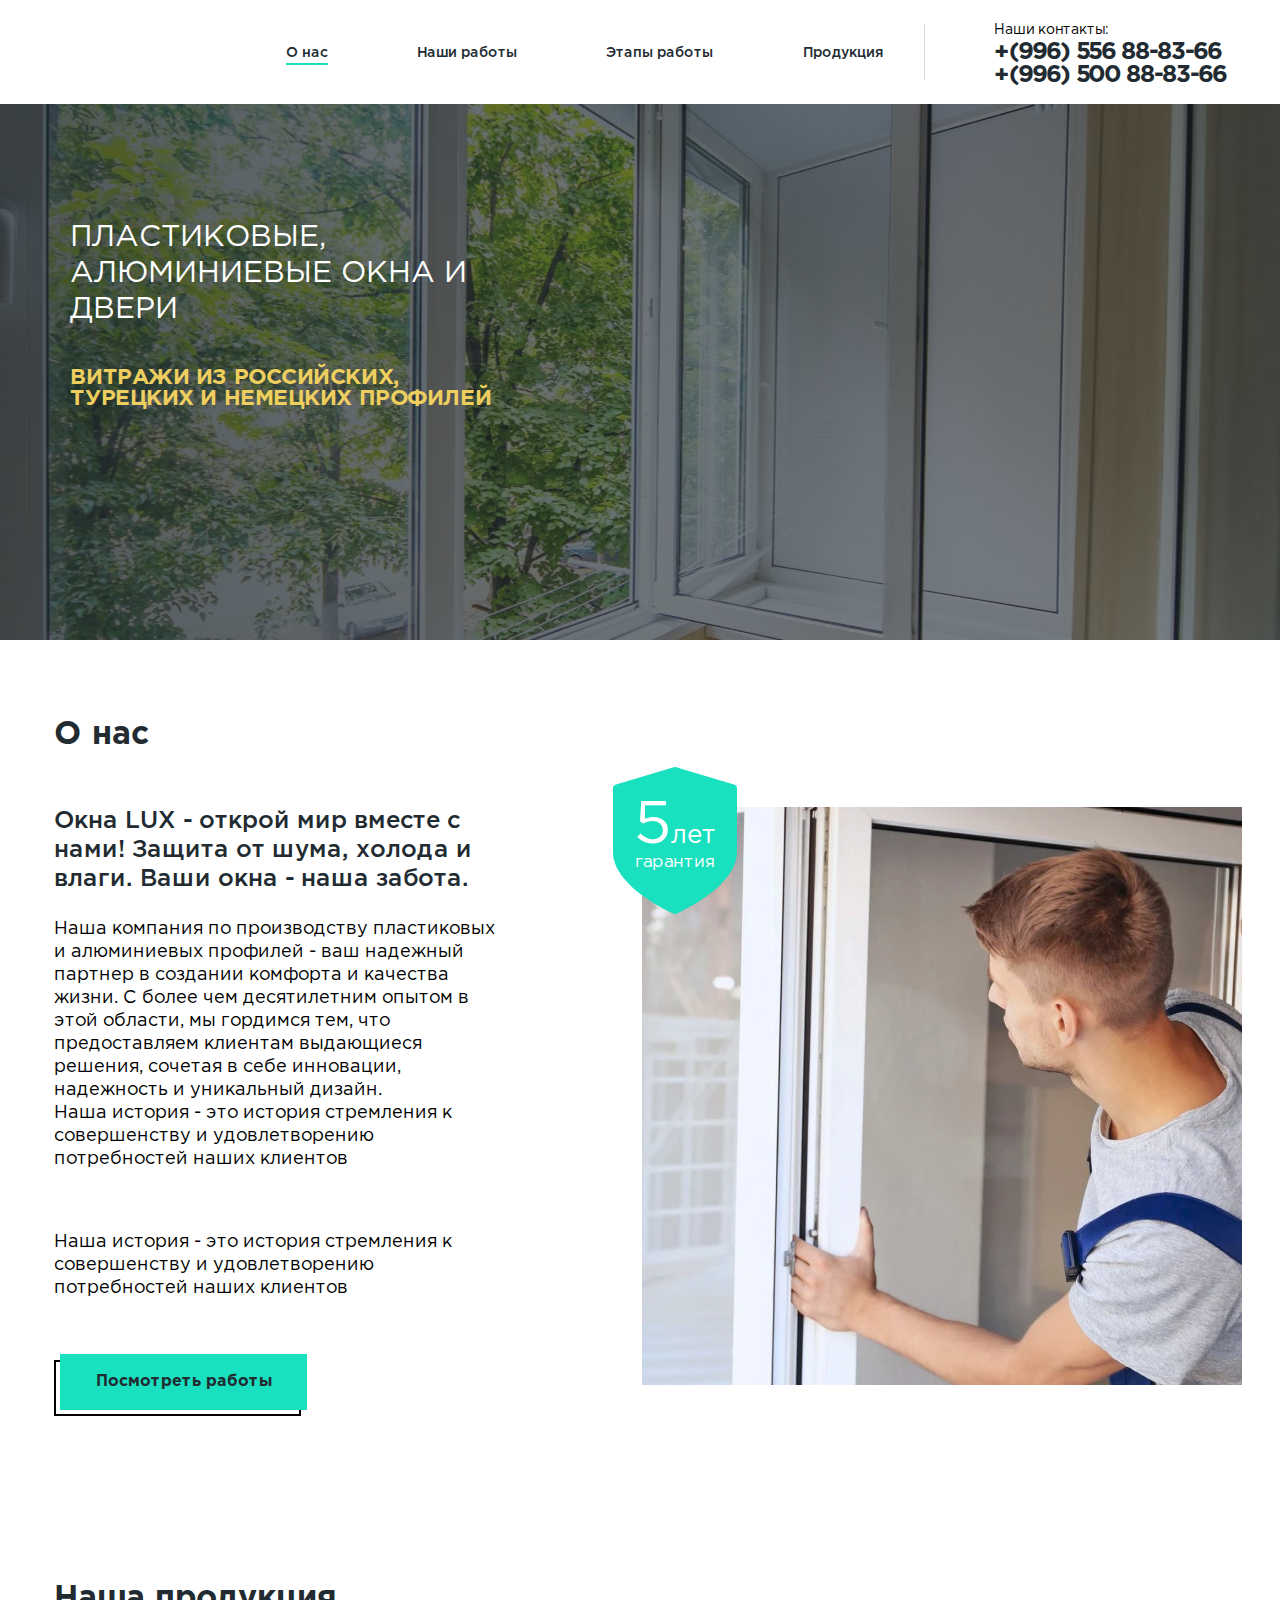
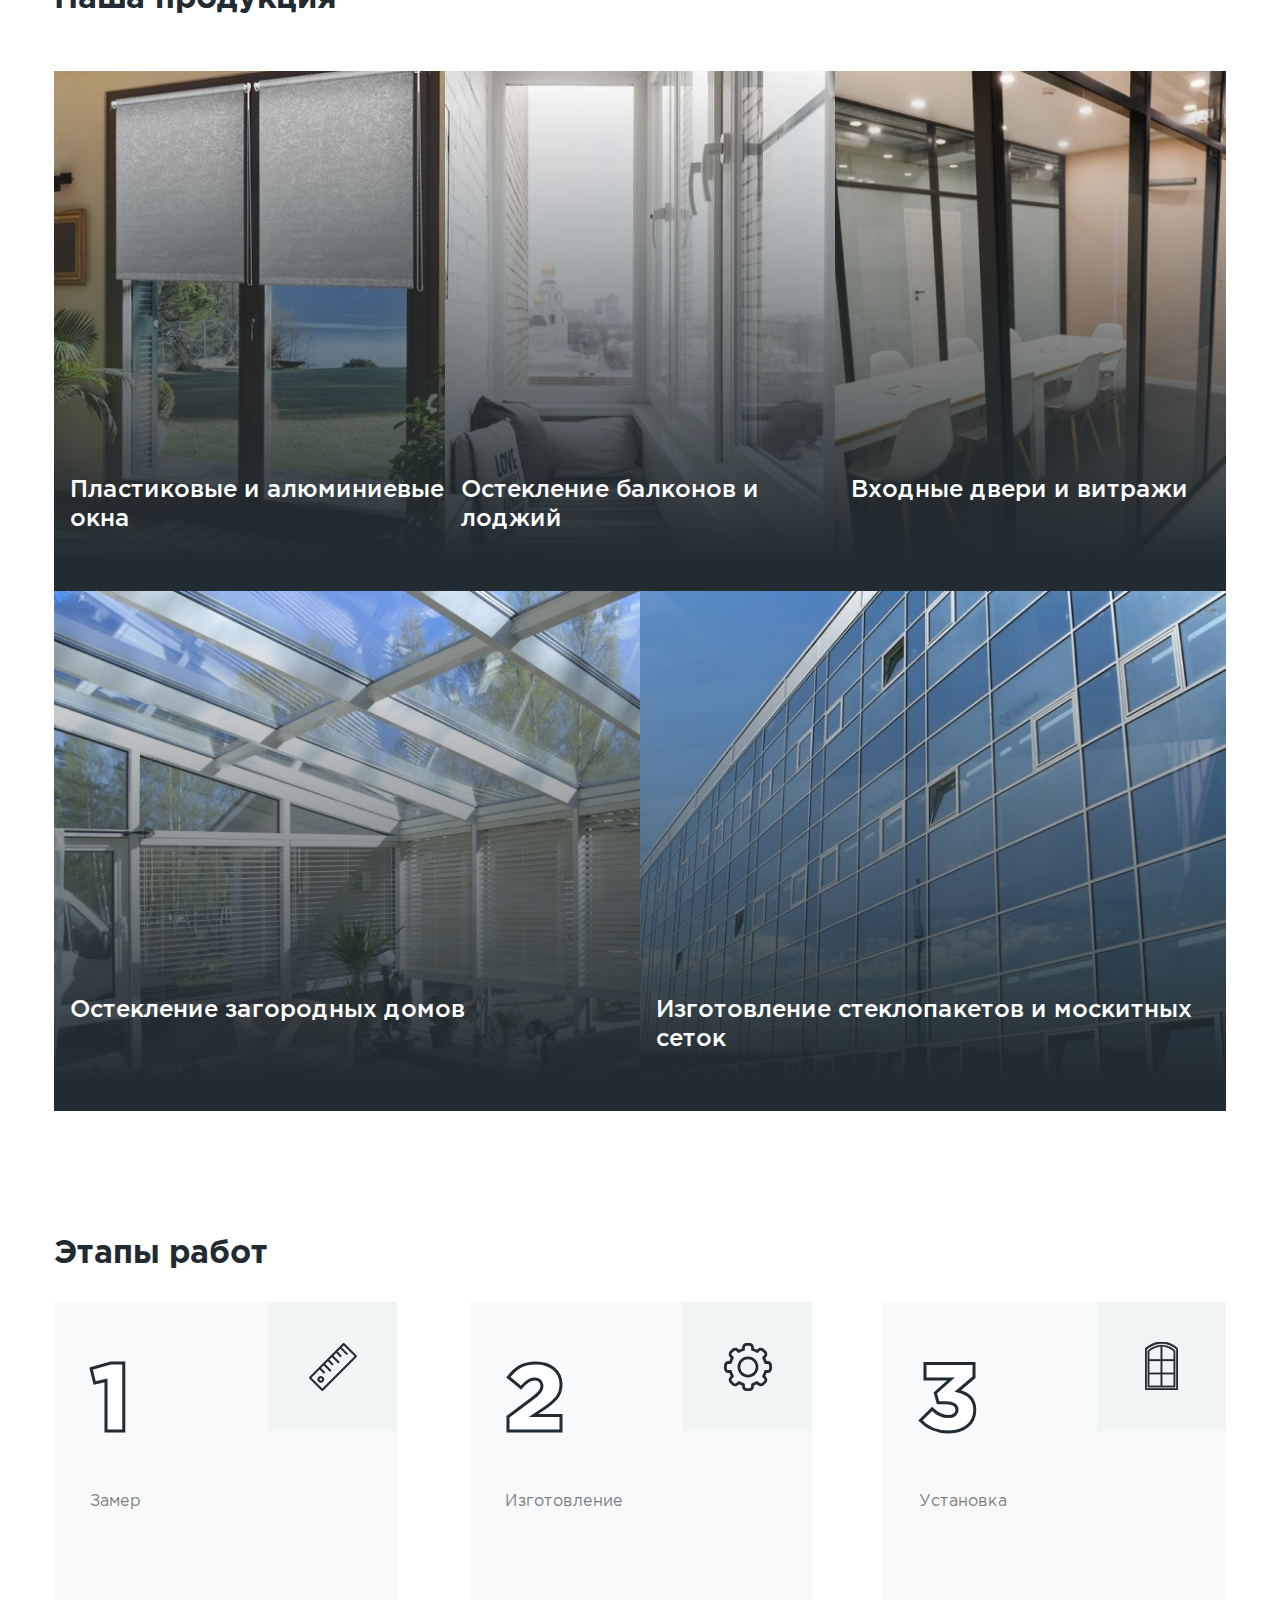
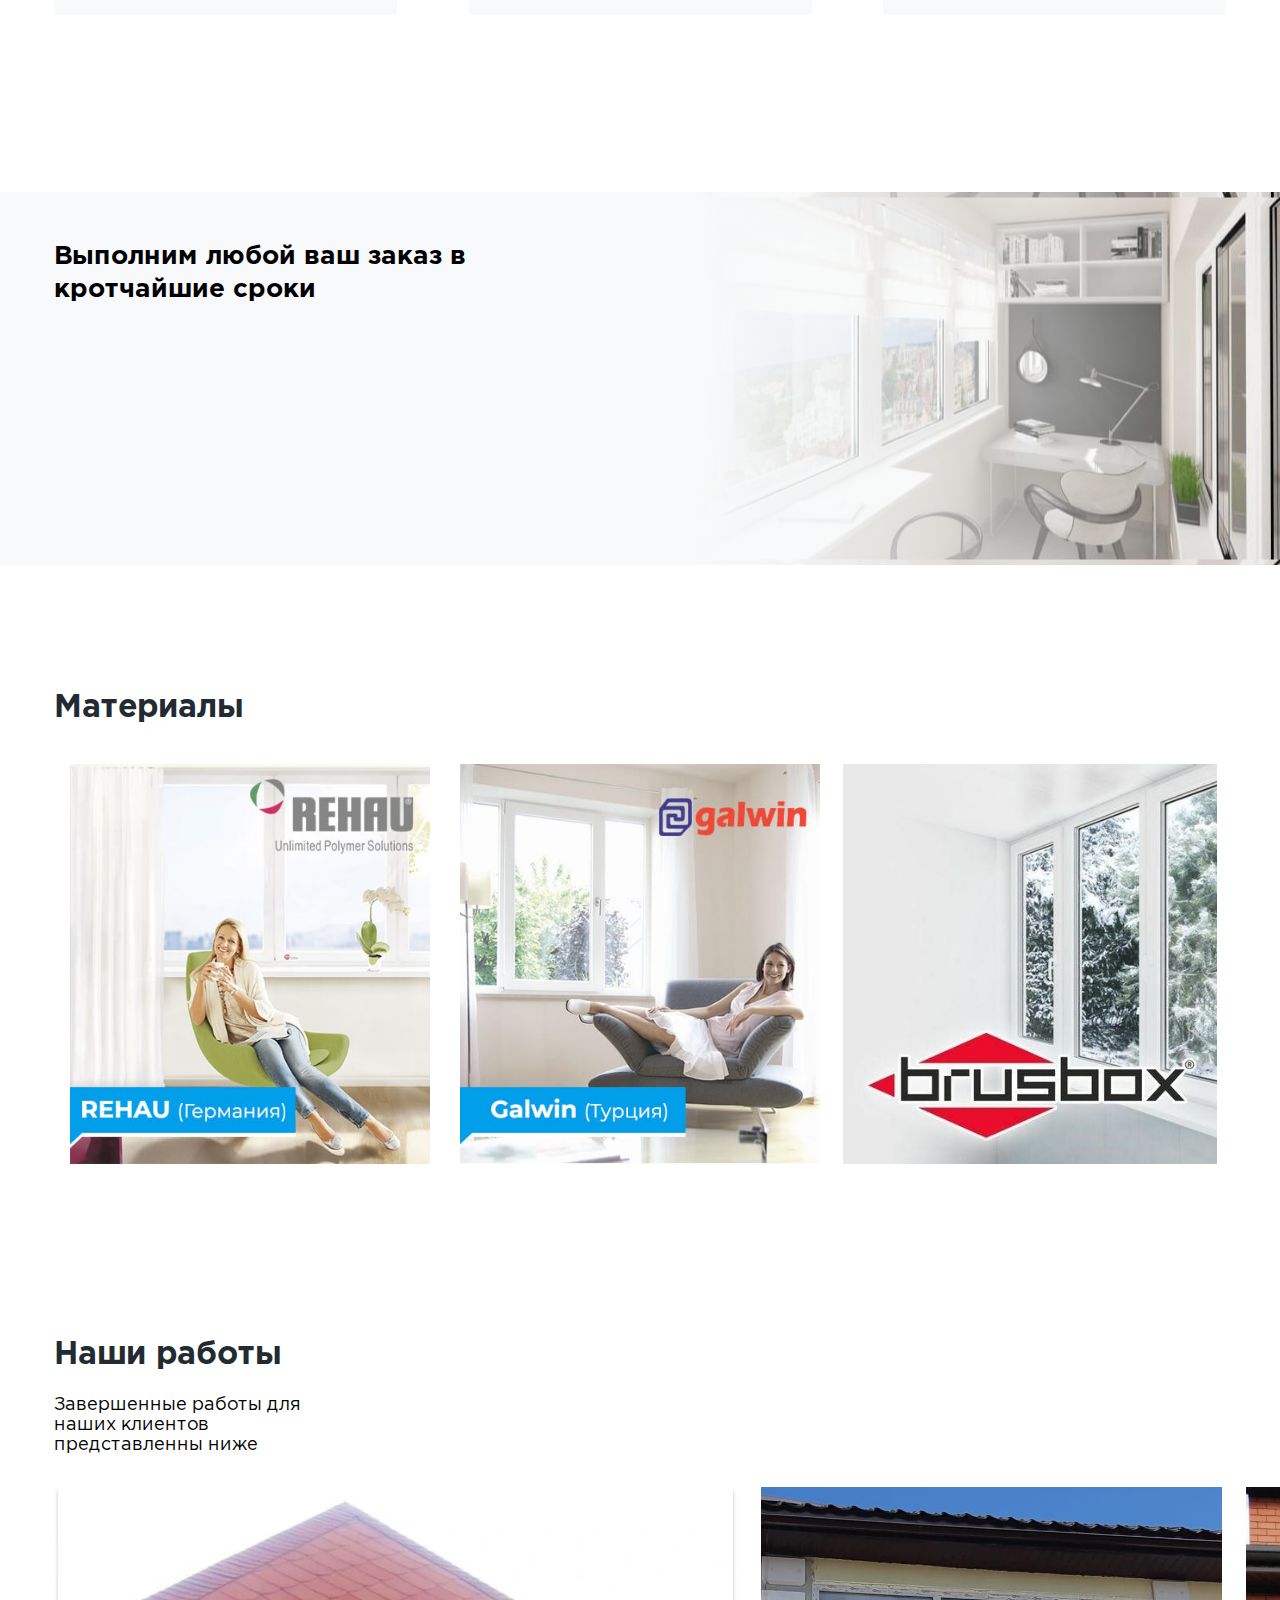
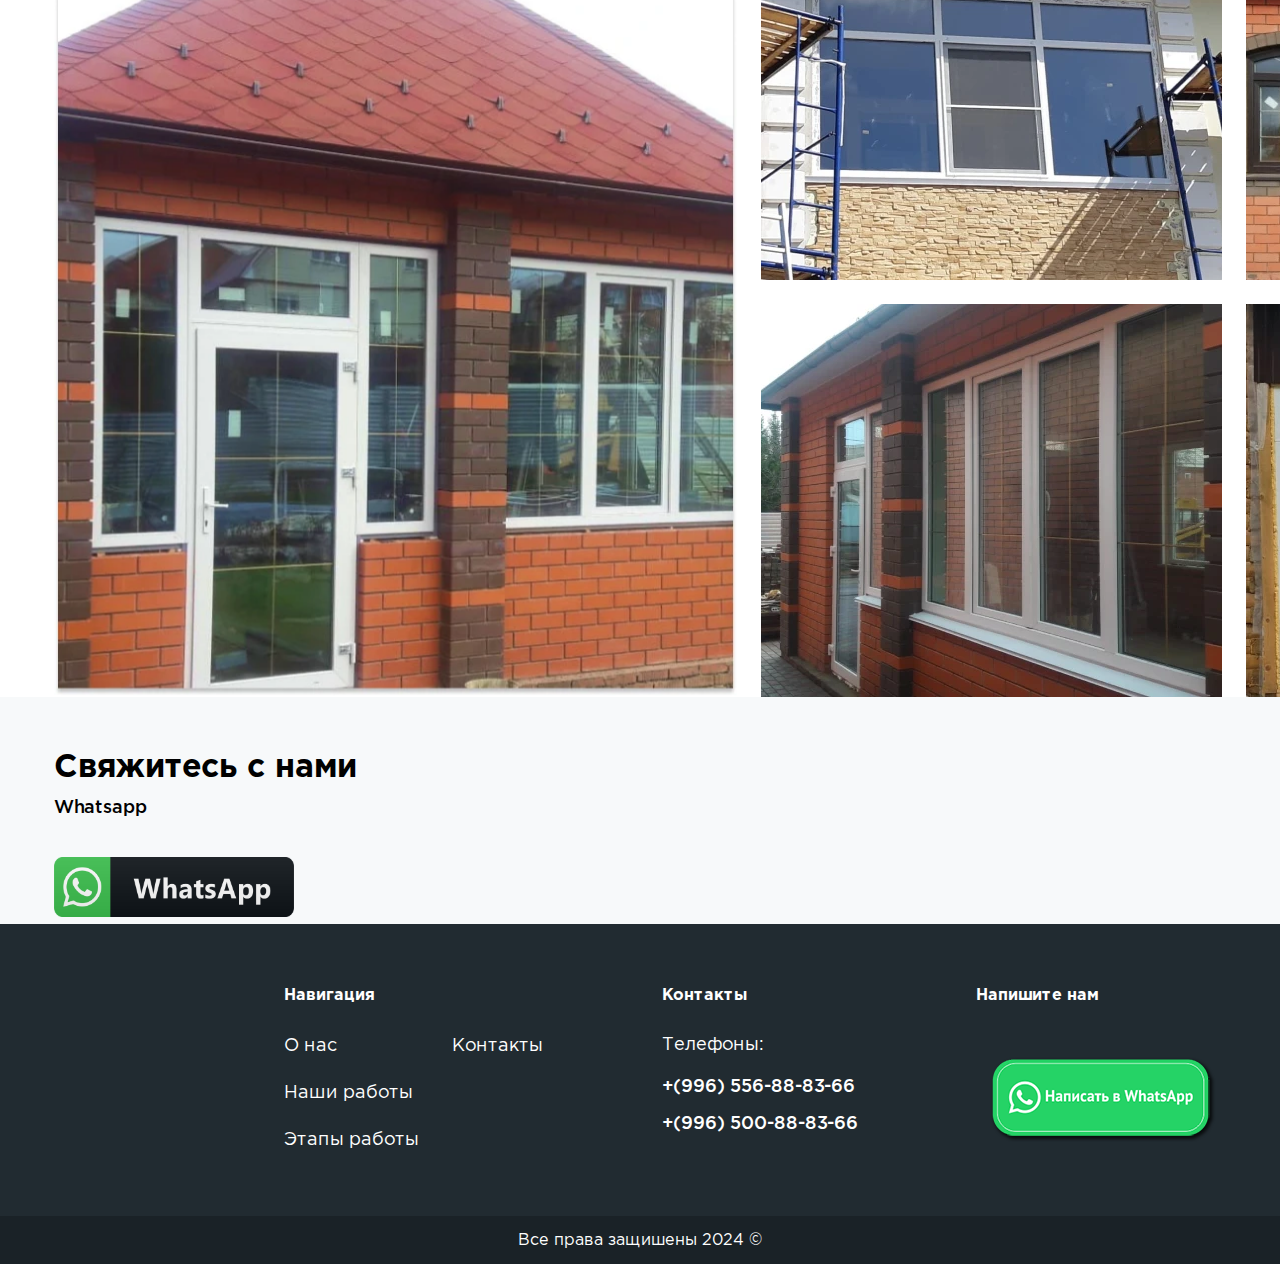
==== commit 0847b7b4: "Fix typos" ====
--- a/index.html
+++ b/index.html
@@ -189,7 +189,7 @@
                 alt="Наша продукция" width="375" height="453">
             </picture>
             <figcaption class="card__text-block card__text-block--bg-green">
-              <h4 class="card__title">Изговотовление стеклопакетов и москитных сеток</h4>
+              <h4 class="card__title">Изготовление стеклопакетов и москитных сеток</h4>
             </figcaption>
           </figure>
 
@@ -200,7 +200,7 @@
     <!-- ++++++++++++++++++ Stages +++++++++++++++ -->
     <section class="stages" id="stages-work">
       <div class="container">
-        <h2 class="title stages__title">Этапы работы</h2>
+        <h2 class="title stages__title">Этапы работ</h2>
         <ul class="stages__list">
           <li class="stages__item">
             <span class="stages__item-number">1</span>
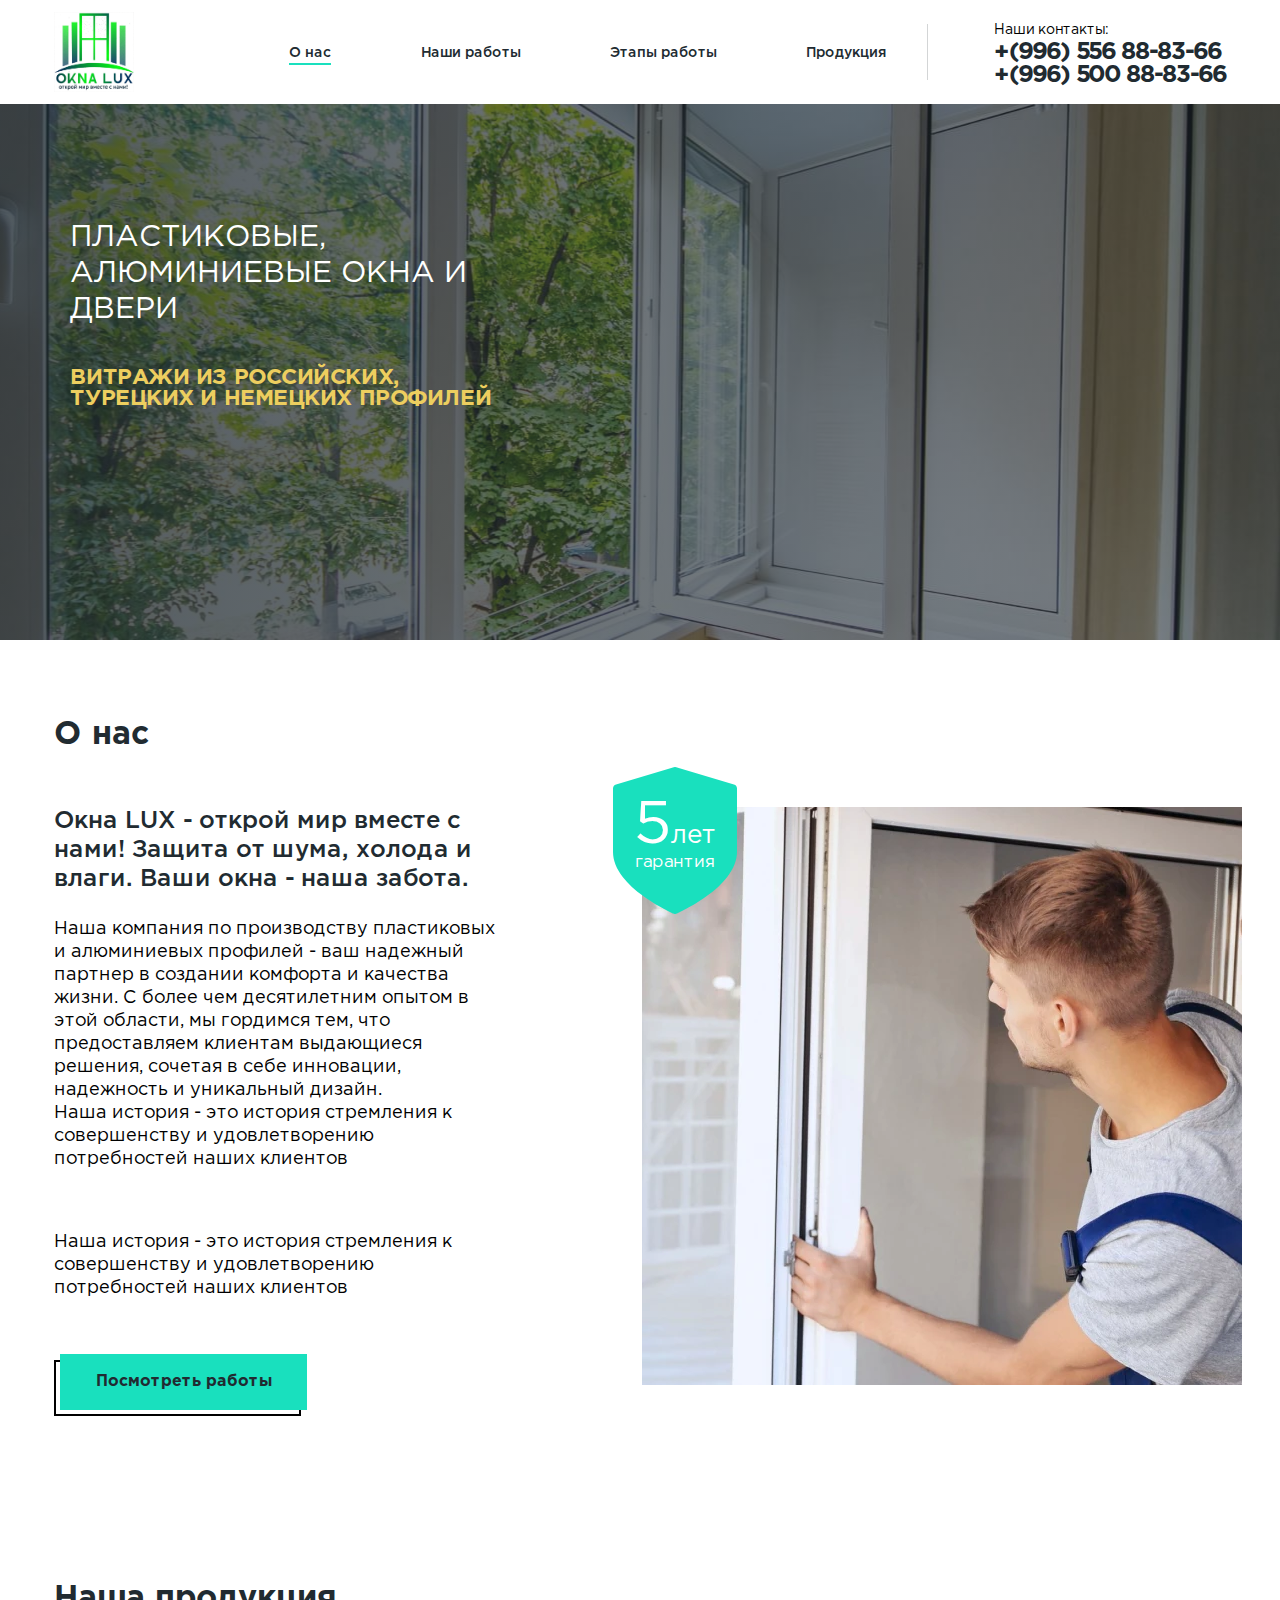
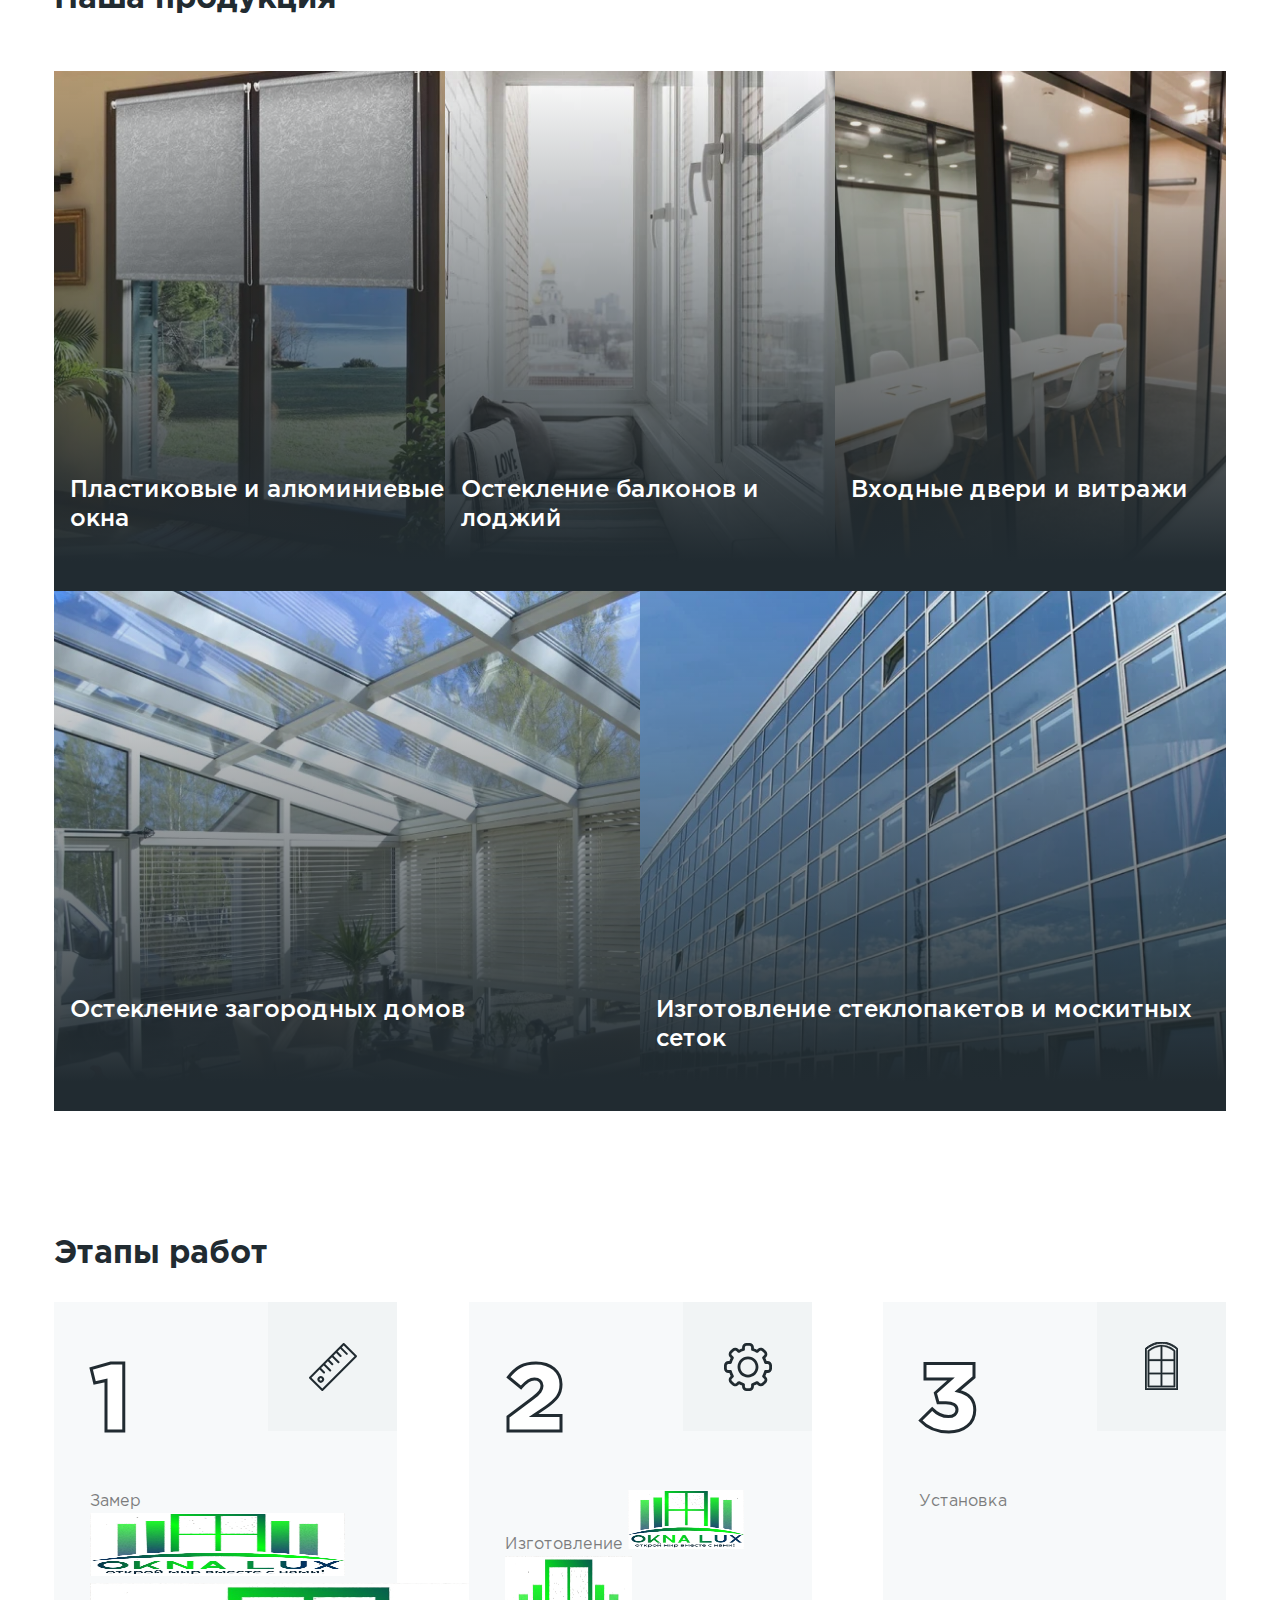
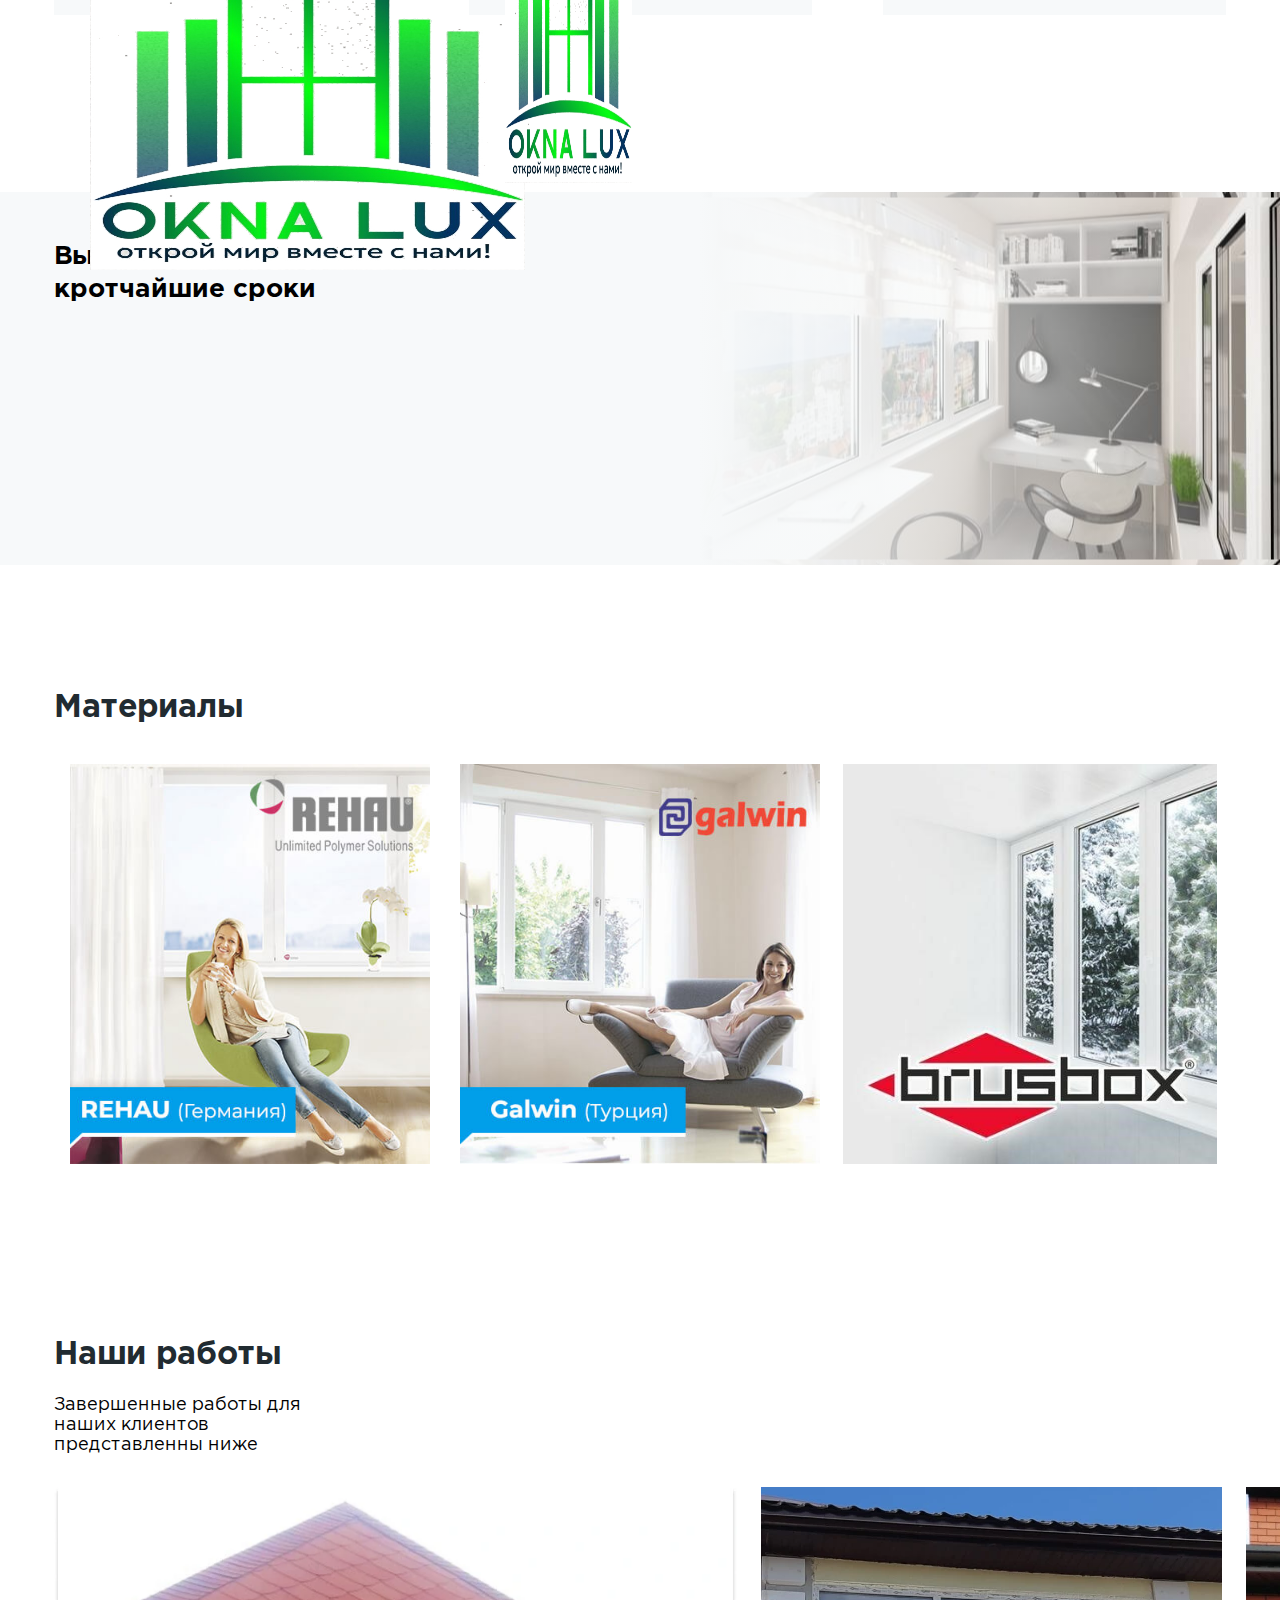
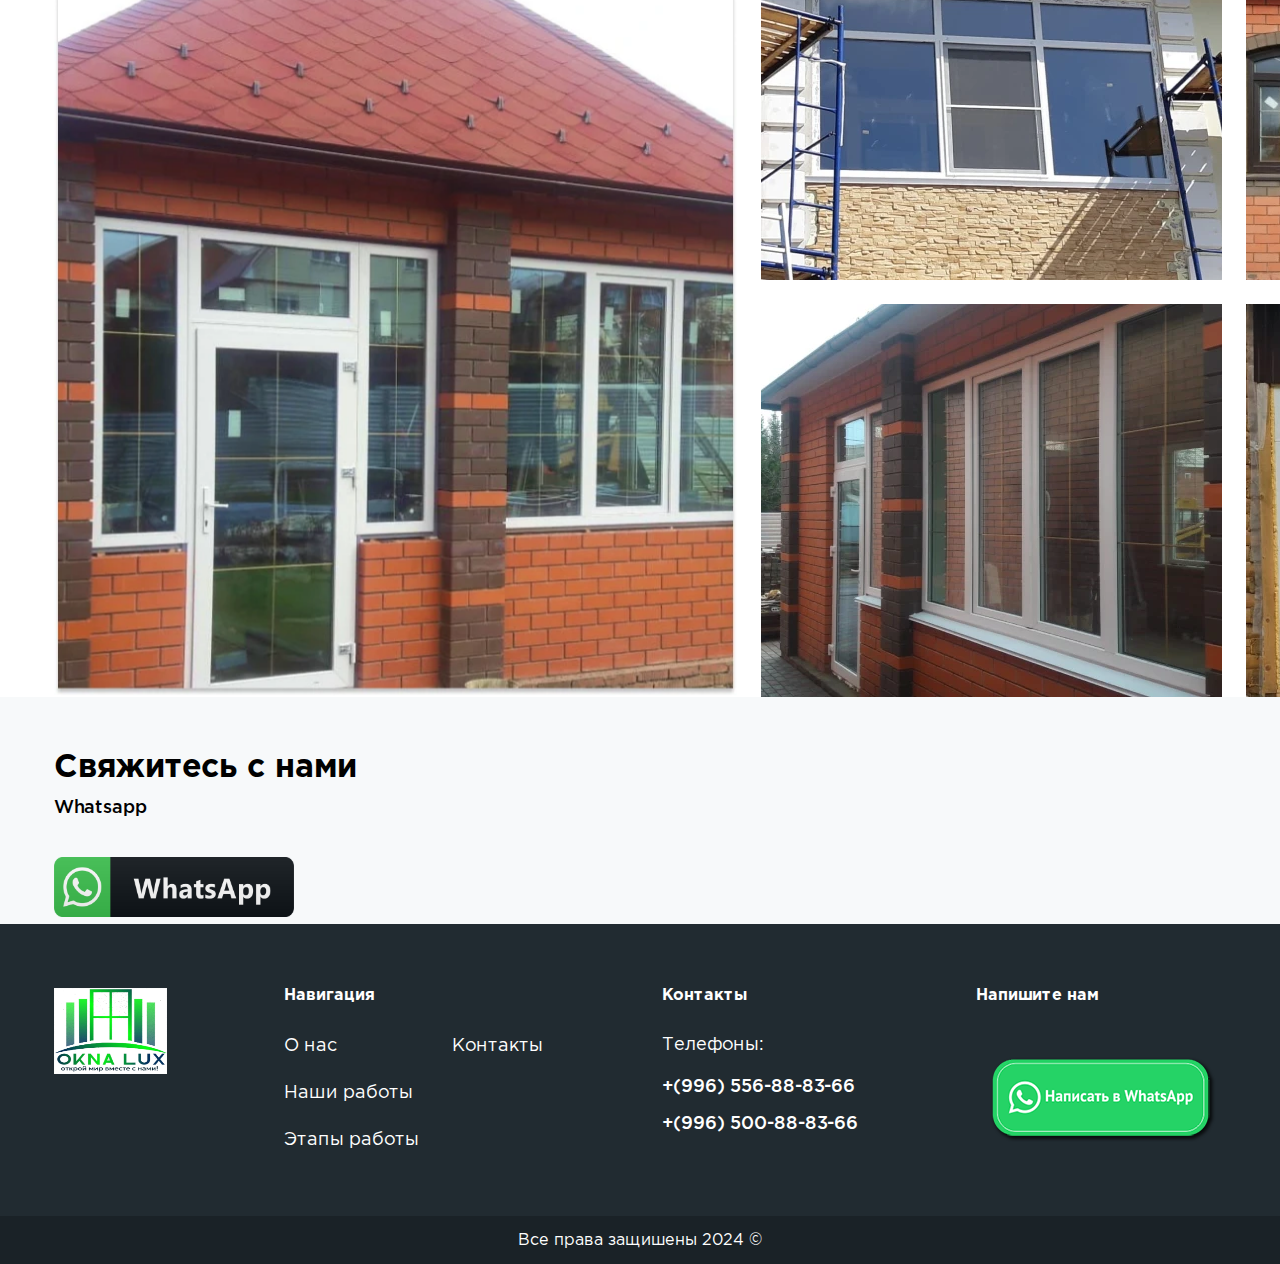
==== commit da54686c: "Fix typos" ====
--- a/index.html
+++ b/index.html
@@ -13,35 +13,22 @@
 </head>
 
 <body class="page" id="page">
-  <!-- +++++++ Header +++++++++ -->
   <header class="header">
     <div class="header__top">
       <div class="container center-sb">
         <div class="header__time">
-          <svg width="28" height="11">
-            <use xlink:href="img/logo/logo.svg#time"></use>
-          </svg>
+          <img src="img/logo/logo.jpeg" alt="Logo" width="28" height="11">
         </div>
         <div class="header__mobile-icons">
-          <svg width="17" height="11">
-            <use xlink:href="img/logo/logo.svg#mobile-signal"></use>
-          </svg>
-          <svg width="15" height="11">
-            <use xlink:href="img/logo/logo.svg#wifi"></use>
-          </svg>
-          <svg width="24" height="11">
-            <use xlink:href="img/logo/logo.svg#battery"></use>
-          </svg>
+          <img src="img/logo/logo.jpeg" alt="Mobile Signal" width="17" height="11">
+          <img src="img/logo/logo.jpeg" alt="WiFi" width="15" height="11">
+          <img src="img/logo/logo.jpeg" alt="Battery" width="24" height="11">
         </div>
       </div>
     </div>
     <div class="header__bottom">
       <div class="container center-sb">
-        <a class="logo">
-          <svg class="logo__icon" width="62" height="48">
-            <use xlink:href="img/logo/logo.svg#logo"></use>
-          </svg>
-        </a>
+        <img src="img/logo/logo.jpeg" alt="Logo" width="80" height="80">
         <div class="phone">
           <strong class="phone__text">Наши контакты:</strong>
           <a href="tel:+996556888366" class="link phone__link">+(996) 556 88-83-66</a>
@@ -207,25 +194,16 @@
             <span class="stages__item-text">
               Замер
             </span>
-            <svg class="stages__item-arr1" width="255" height="63">
-              <use xlink:href="img/logo/logo.svg#dashed-top"></use>
-            </svg>
-            <svg class="stages__item-arr1-desktop" width="435" height="287">
-              <use xlink:href="img/logo/logo.svg#dashed-top-desktop"></use>
-            </svg>
-
+            <img src="img/logo/logo.jpeg" alt="Logo" width="255" height="63">
+            <img src="img/logo/logo.jpeg" alt="Logo" width="435" height="287">
           </li>
           <li class="stages__item">
             <span class="stages__item-number">2</span>
             <span class="stages__item-text">
               Изготовление
             </span>
-            <svg class="stages__item-arr2" width="116" height="59">
-              <use xlink:href="img/logo/logo.svg#dashed-bottom"></use>
-            </svg>
-            <svg class="stages__item-arr2-desktop" width="127" height="227">
-              <use xlink:href="img/logo/logo.svg#dashed-bottom-desktop"></use>
-            </svg>
+            <img src="img/logo/logo.jpeg" alt="Logo" width="116" height="59">
+            <img src="img/logo/logo.jpeg" alt="Logo" width="127" height="227">
           </li>
           <li class="stages__item">
             <span class="stages__item-number">3</span>
@@ -437,9 +415,7 @@
     <div class="footer__top">
       <div class="container footer__top-wrap">
         <a class="logo logo--footer footer__logo" href="#page">
-          <svg class="logo__icon" width="112.1" height="86">
-            <use xlink:href="img/logo/logo.svg#logo-footer"></use>
-          </svg>
+          <img src="img/logo/logo.jpeg" alt="Logo" width="112.1" height="86">
         </a>
         <nav class="footer__nav">
           <h4 class="footer__title">Навигация</h4>
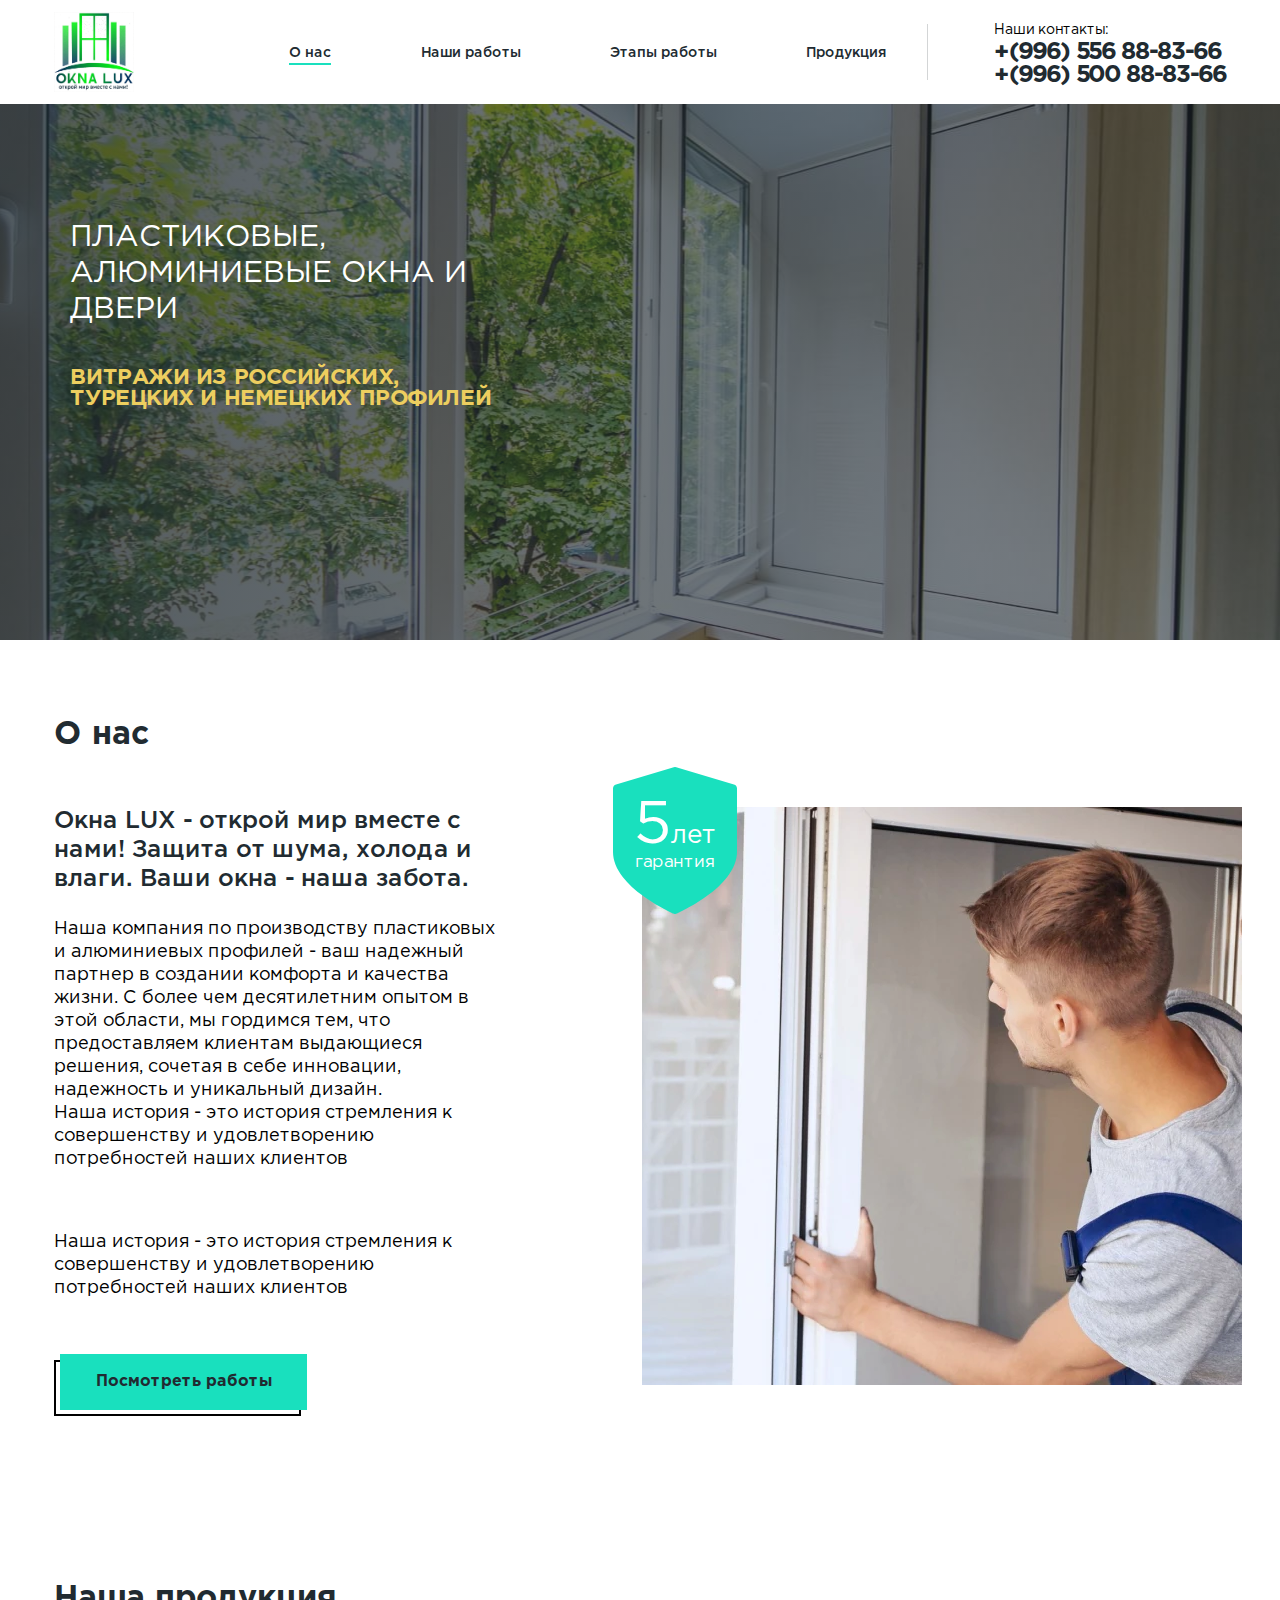
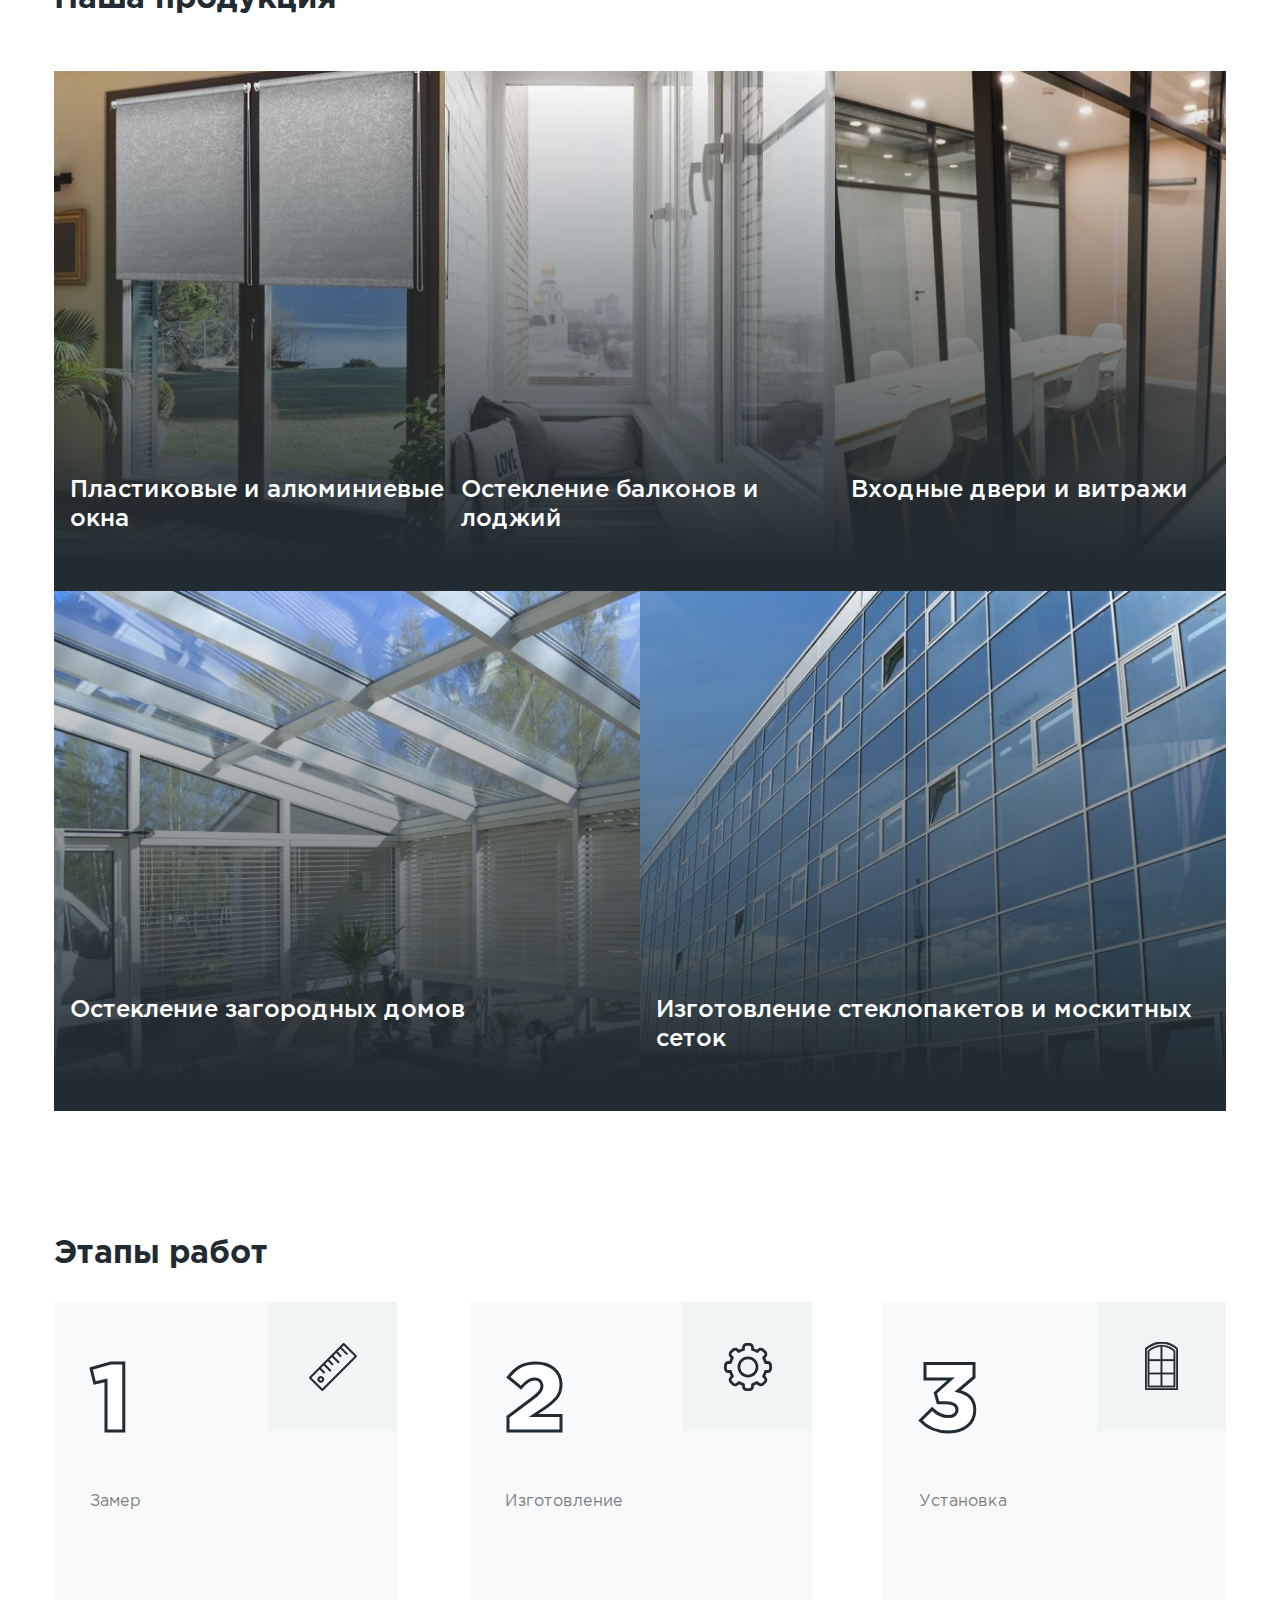
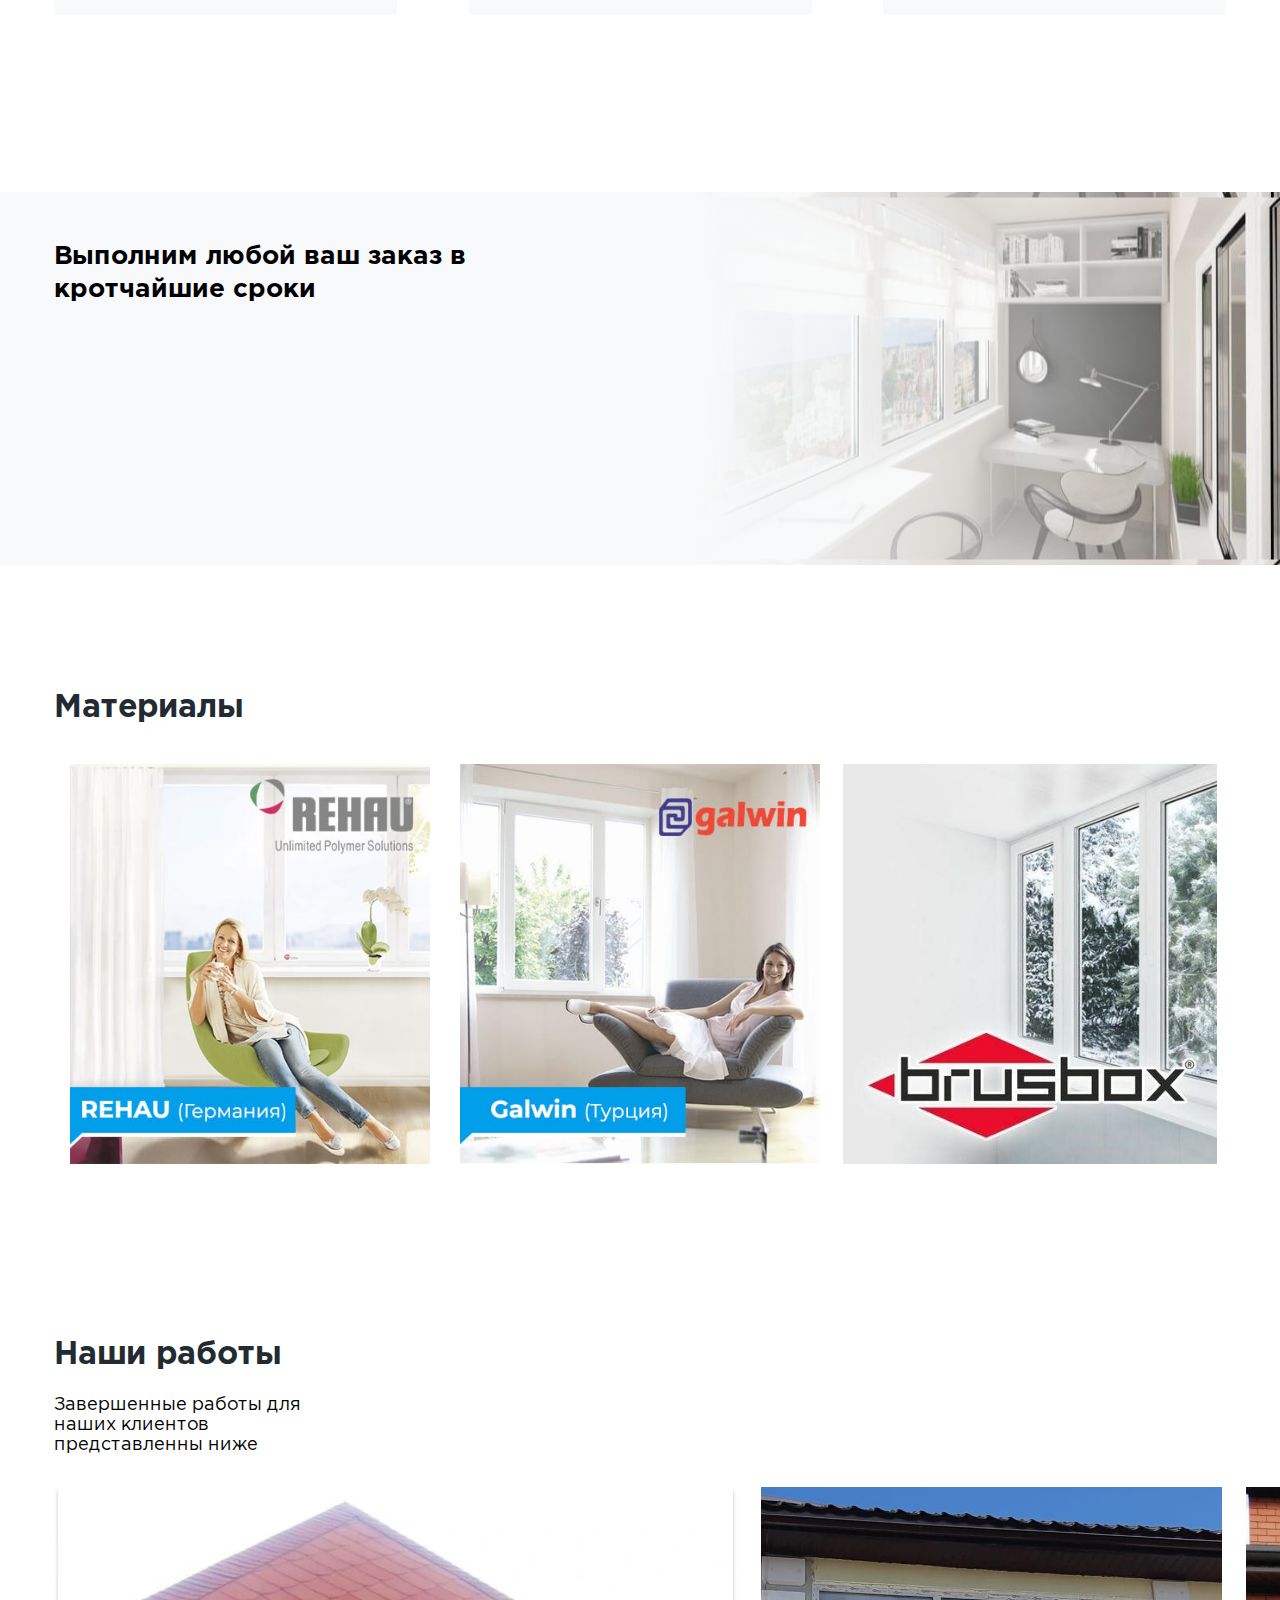
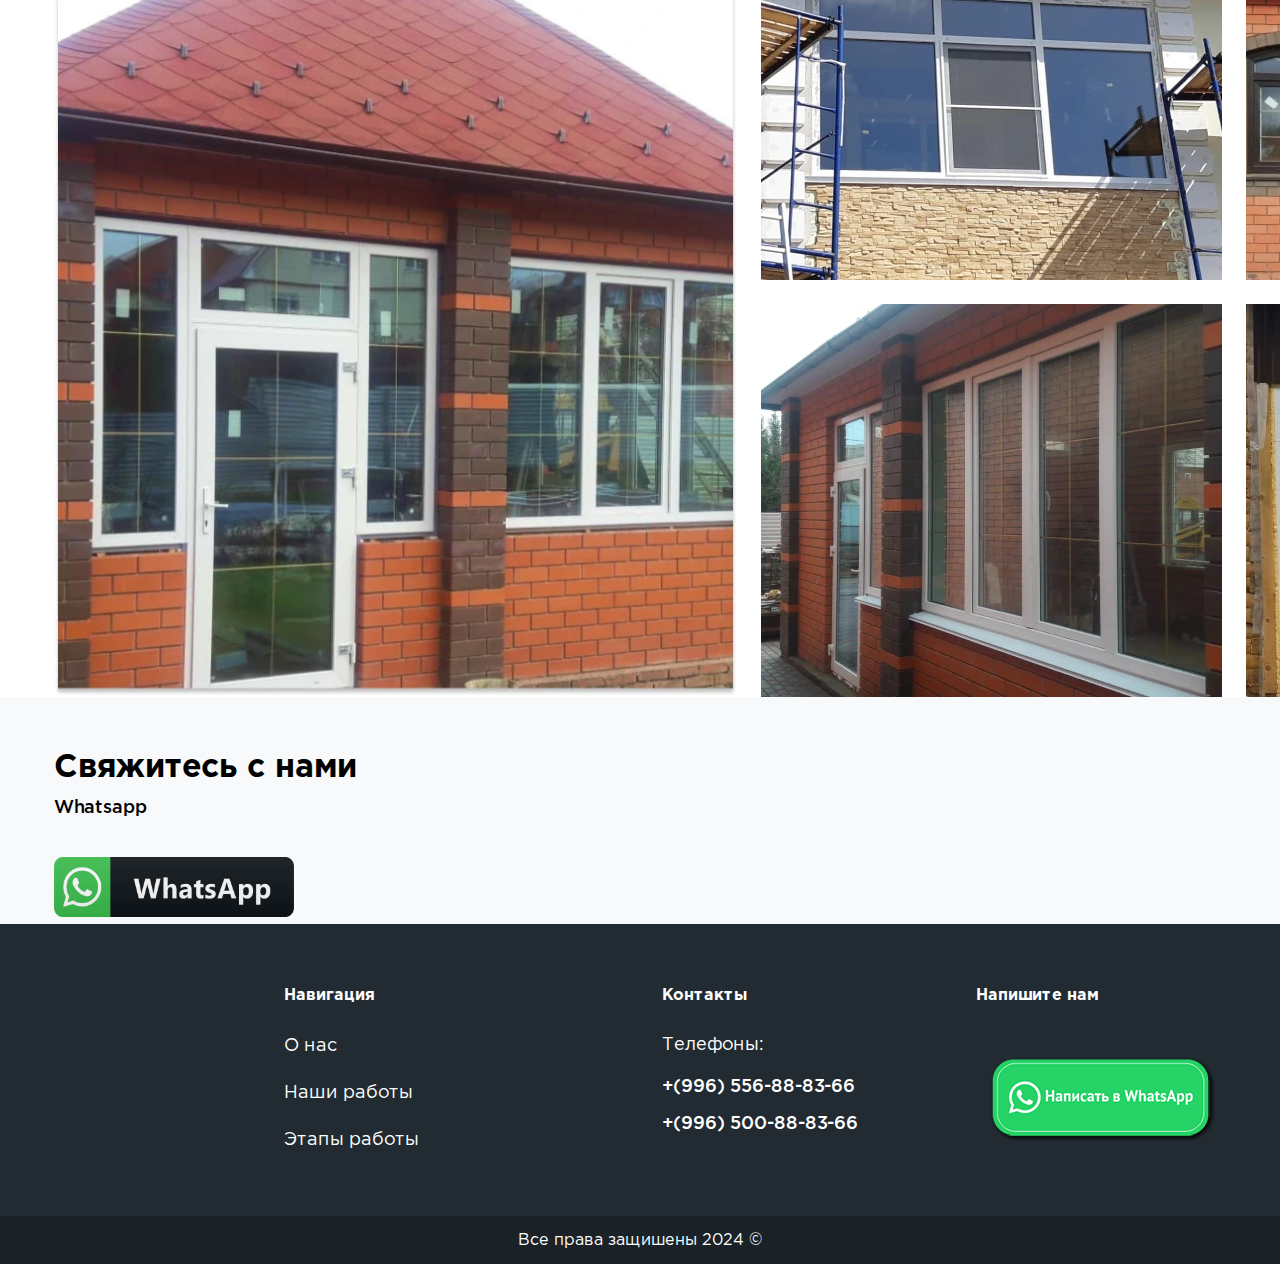
==== commit 0f8a6c8e: "Fix typos" ====
--- a/index.html
+++ b/index.html
@@ -16,14 +16,9 @@
   <header class="header">
     <div class="header__top">
       <div class="container center-sb">
-        <div class="header__time">
-          <img src="img/logo/logo.jpeg" alt="Logo" width="28" height="11">
-        </div>
-        <div class="header__mobile-icons">
-          <img src="img/logo/logo.jpeg" alt="Mobile Signal" width="17" height="11">
-          <img src="img/logo/logo.jpeg" alt="WiFi" width="15" height="11">
-          <img src="img/logo/logo.jpeg" alt="Battery" width="24" height="11">
-        </div>
+<!--        <div class="header__time">-->
+<!--          <img src="img/logo/logo.jpeg" alt="Logo" width="28" height="11">-->
+<!--        </div>-->
       </div>
     </div>
     <div class="header__bottom">
@@ -194,16 +189,12 @@
             <span class="stages__item-text">
               Замер
             </span>
-            <img src="img/logo/logo.jpeg" alt="Logo" width="255" height="63">
-            <img src="img/logo/logo.jpeg" alt="Logo" width="435" height="287">
           </li>
           <li class="stages__item">
             <span class="stages__item-number">2</span>
             <span class="stages__item-text">
               Изготовление
             </span>
-            <img src="img/logo/logo.jpeg" alt="Logo" width="116" height="59">
-            <img src="img/logo/logo.jpeg" alt="Logo" width="127" height="227">
           </li>
           <li class="stages__item">
             <span class="stages__item-number">3</span>
@@ -415,7 +406,7 @@
     <div class="footer__top">
       <div class="container footer__top-wrap">
         <a class="logo logo--footer footer__logo" href="#page">
-          <img src="img/logo/logo.jpeg" alt="Logo" width="112.1" height="86">
+<!--          <img src="img/logo/logo.jpeg" alt="Logo" width="112.1" height="86">-->
         </a>
         <nav class="footer__nav">
           <h4 class="footer__title">Навигация</h4>
@@ -428,9 +419,6 @@
             </li>
             <li class="footer__menu-item">
               <a href="#stages-work" class="link footer__menu-link">Этапы работы</a>
-            </li>
-            <li class="footer__menu-item">
-              <a href="#contacts" class="link footer__menu-link">Контакты</a>
             </li>
           </ul>
         </nav>
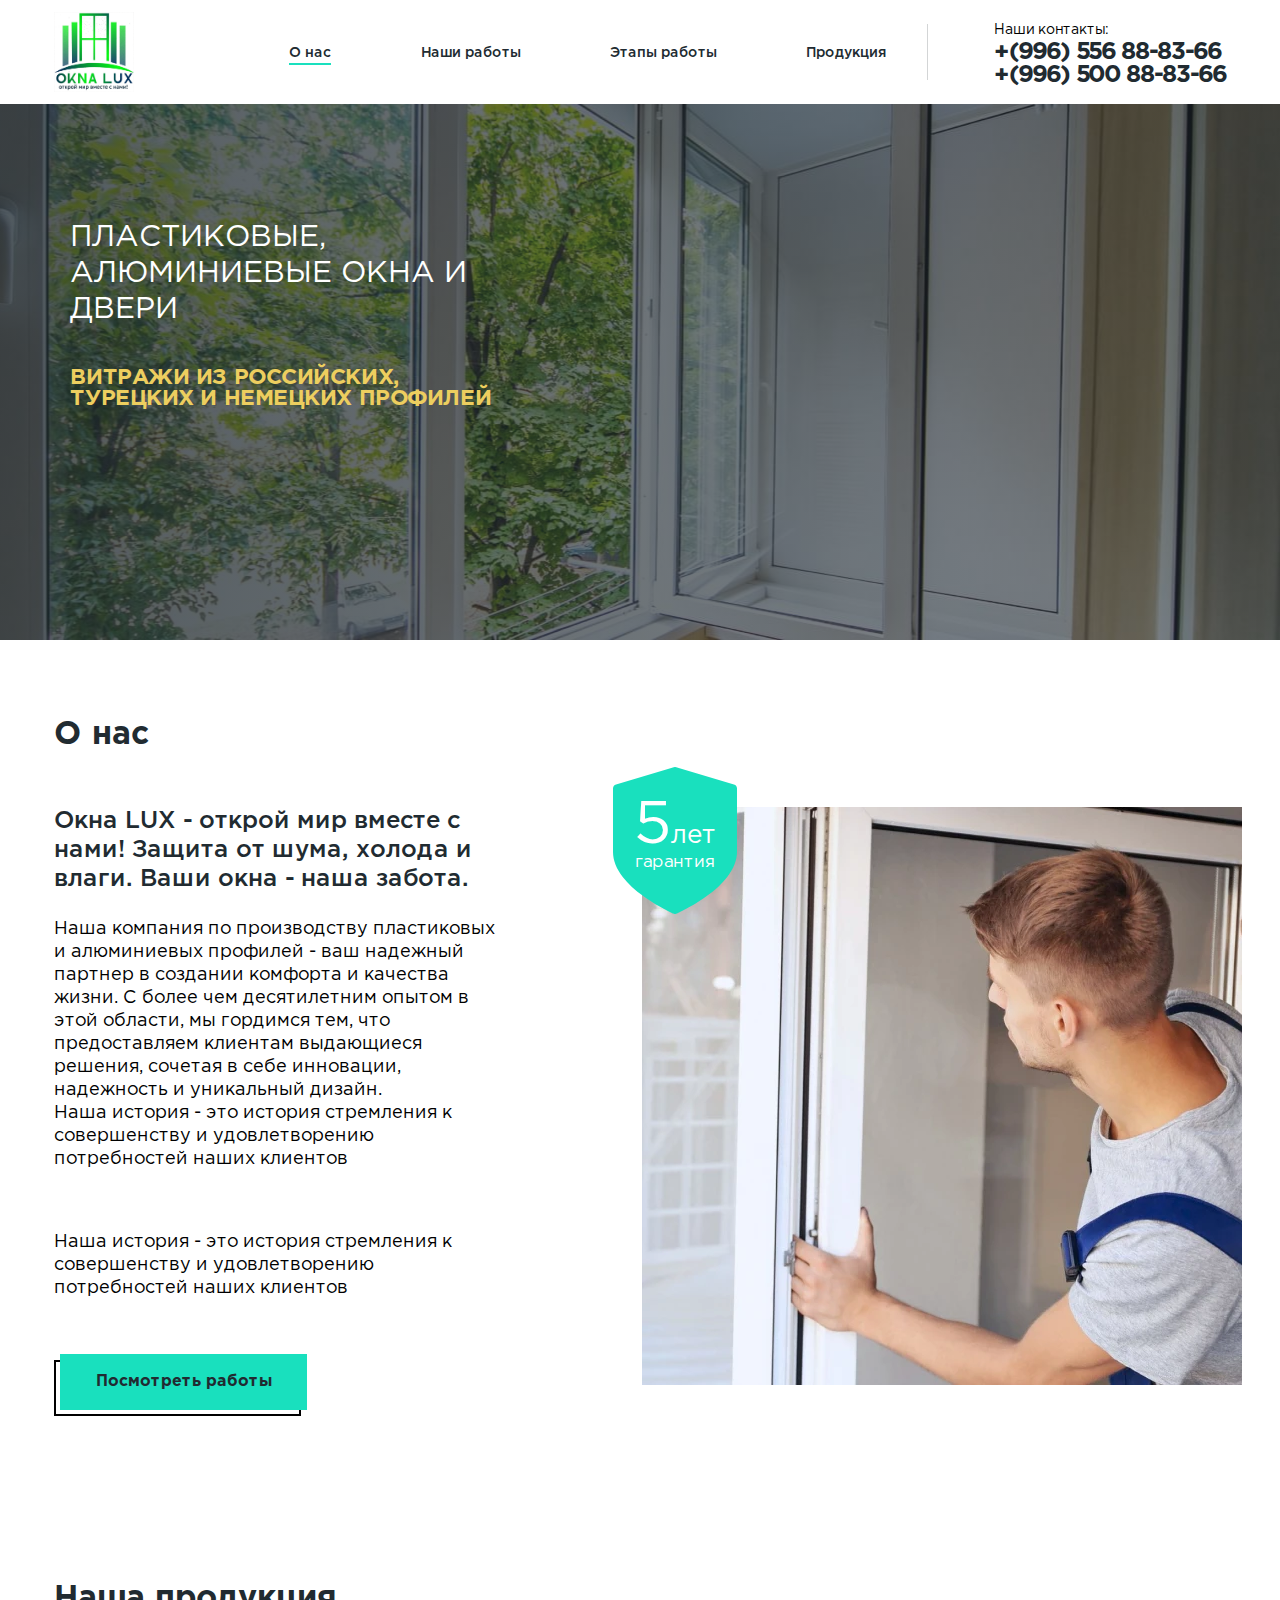
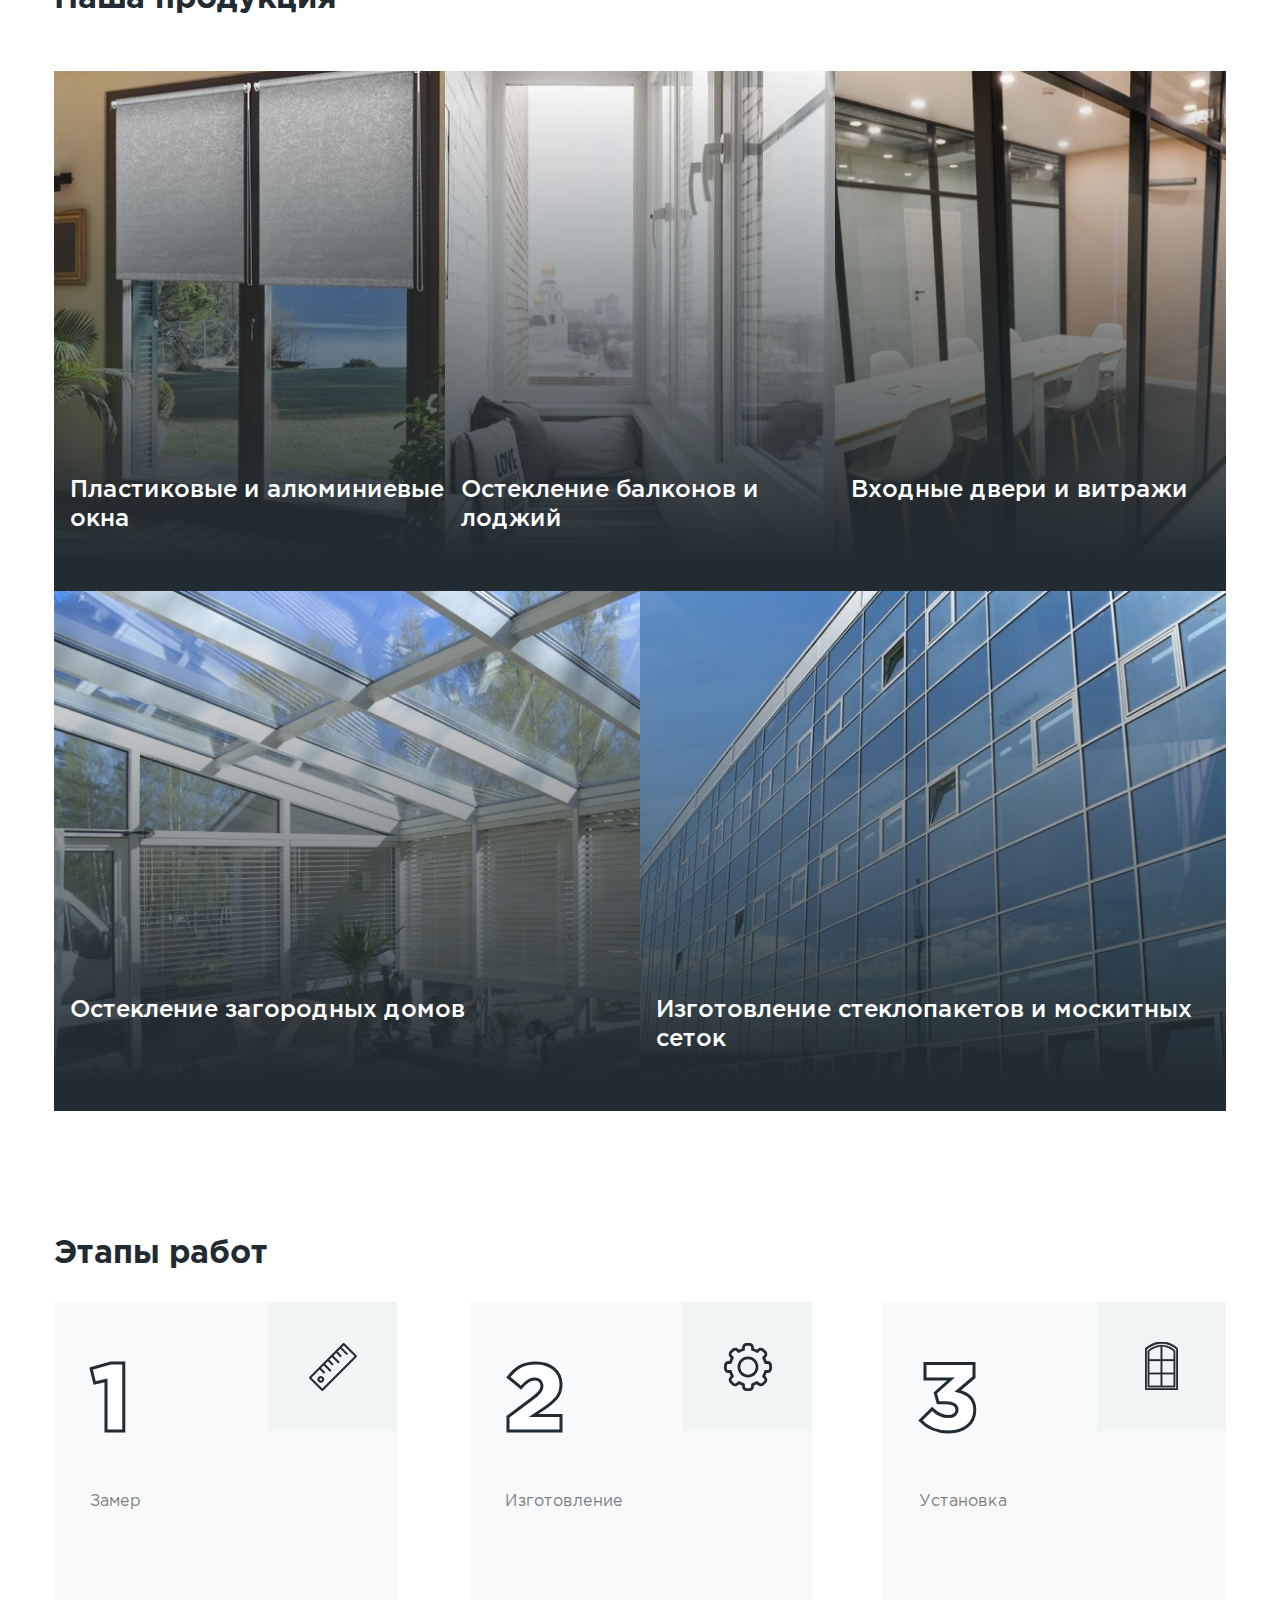
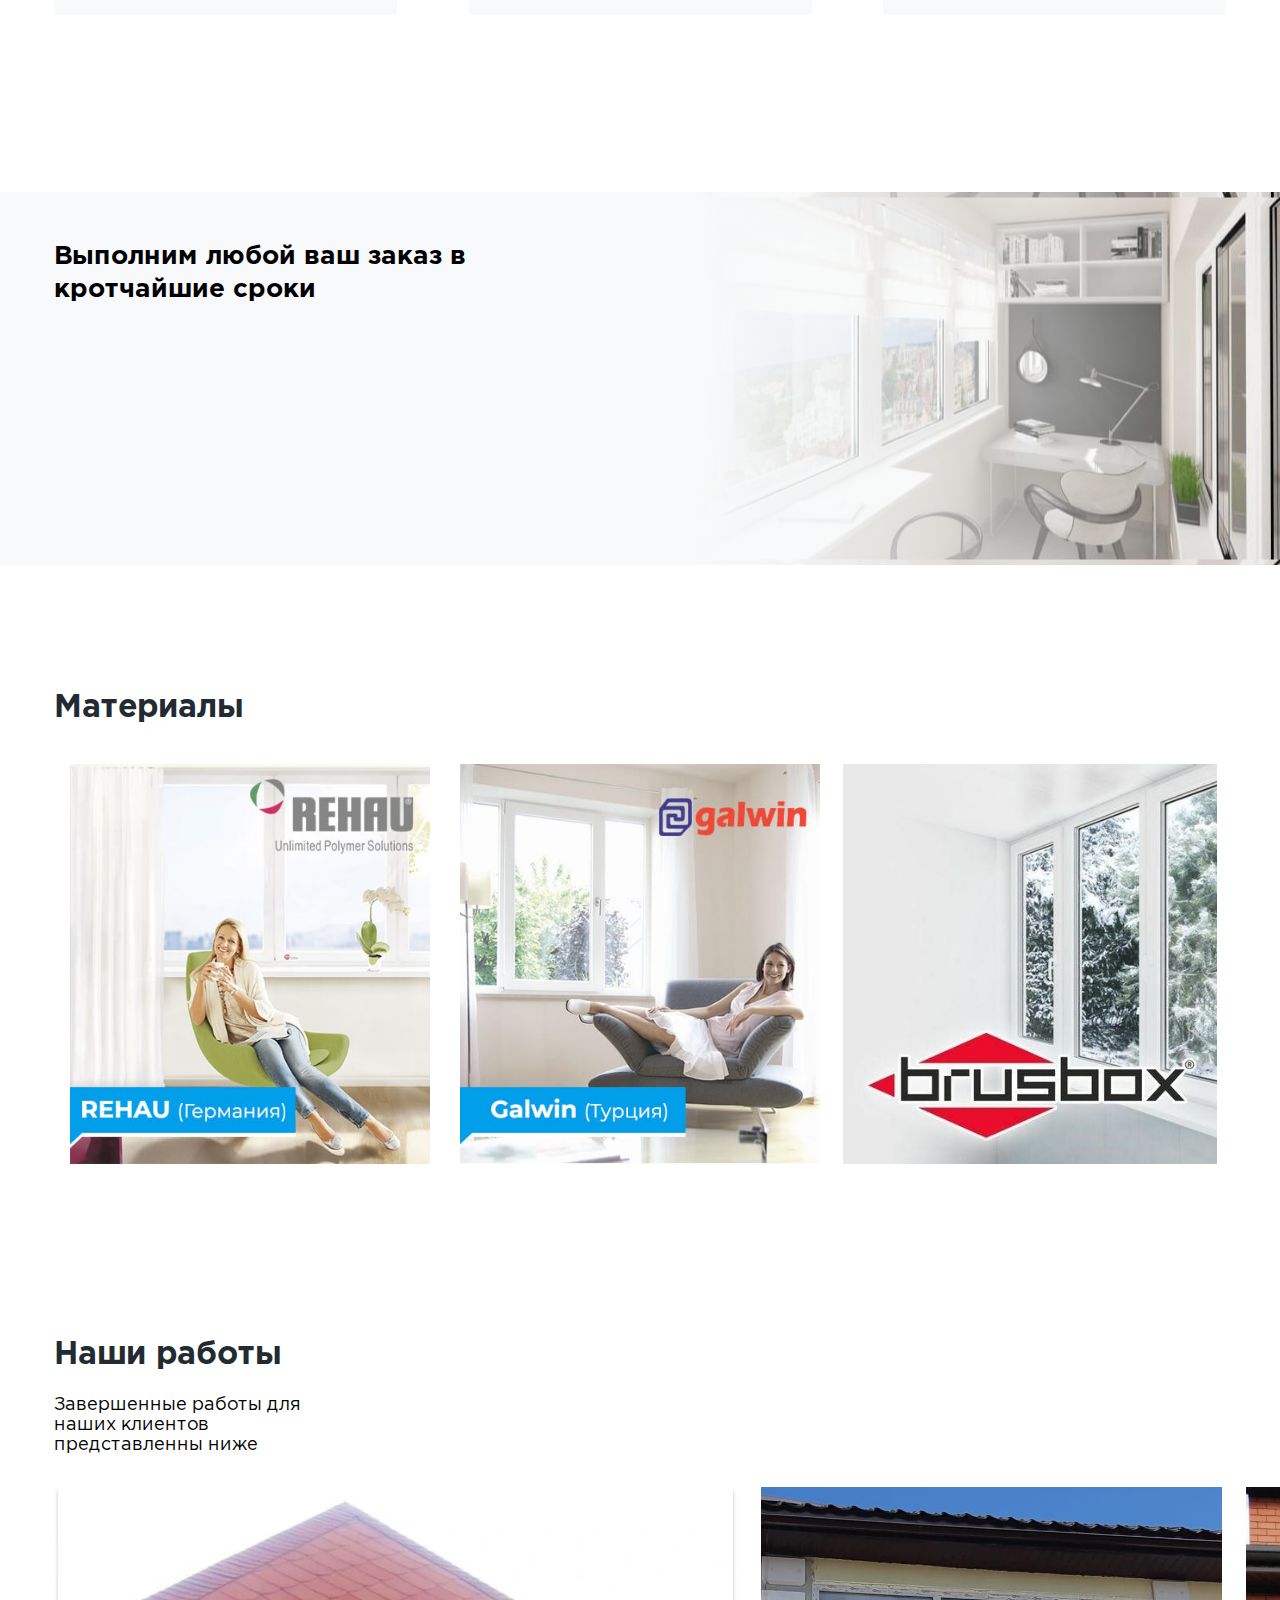
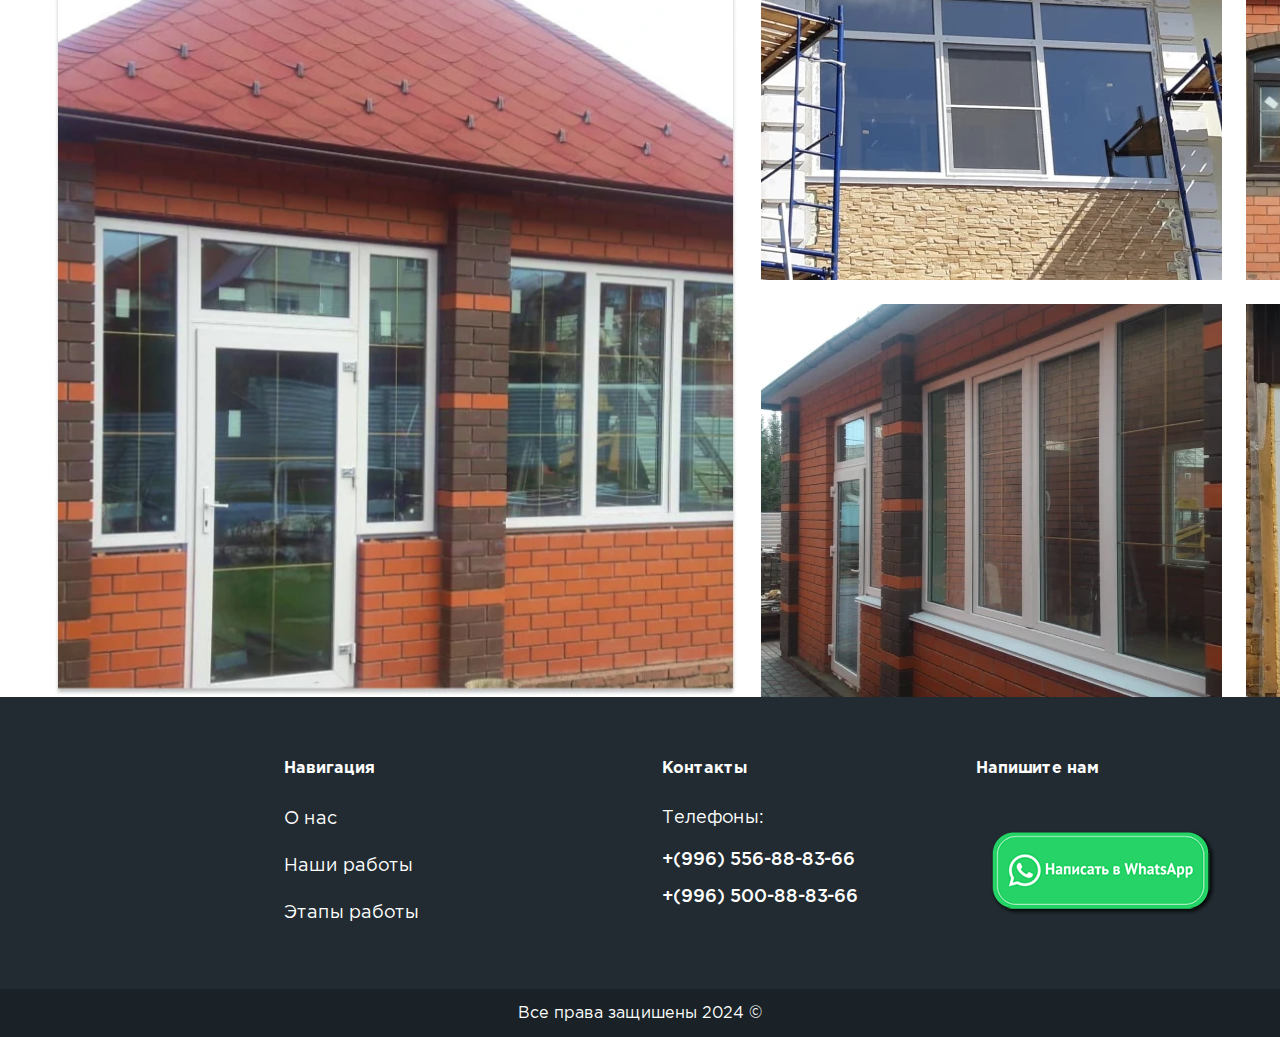
==== commit 381bcc31: "Remove contacts" ====
--- a/index.html
+++ b/index.html
@@ -378,18 +378,18 @@
     </section>
 
     <!-- ++++++++++++++ Contacts ++++++++++++++ -->
-    <section class="contacts" id="contacts">
-      <div class="container">
-        <div class="contacts__email-block">
-          <!-- <div class="container"> -->
-          <h3 class="contacts__title">Свяжитесь с нами</h3>
-          <p class="contacts__text-mob">Завершенные работы для наших
-            клиентов представленны ниже</p>
-          <p class="contacts__text">Whatsapp</p>
-          <a aria-label="Chat on WhatsApp" href="https://wa.me/0996559770379"><img alt="Chat on WhatsApp"
-                                                                                 width="240" height="60"
-                                                                                 src="img/icons/whatsapp.png"></a>
-        </div>
+<!--    <section class="contacts" id="contacts">-->
+<!--      <div class="container">-->
+<!--        <div class="contacts__email-block">-->
+<!--          &lt;!&ndash; <div class="container"> &ndash;&gt;-->
+<!--          <h3 class="contacts__title">Свяжитесь с нами</h3>-->
+<!--          <p class="contacts__text-mob">Завершенные работы для наших-->
+<!--            клиентов представленны ниже</p>-->
+<!--          <p class="contacts__text">Whatsapp</p>-->
+<!--          <a aria-label="Chat on WhatsApp" href="https://wa.me/0996559770379"><img alt="Chat on WhatsApp"-->
+<!--                                                                                 width="240" height="60"-->
+<!--                                                                                 src="img/icons/whatsapp.png"></a>-->
+<!--        </div>-->
 
         <!-- ++++++++++++++ Map ++++++++++++++ -->
 <!--        <div class="contacts__map">-->
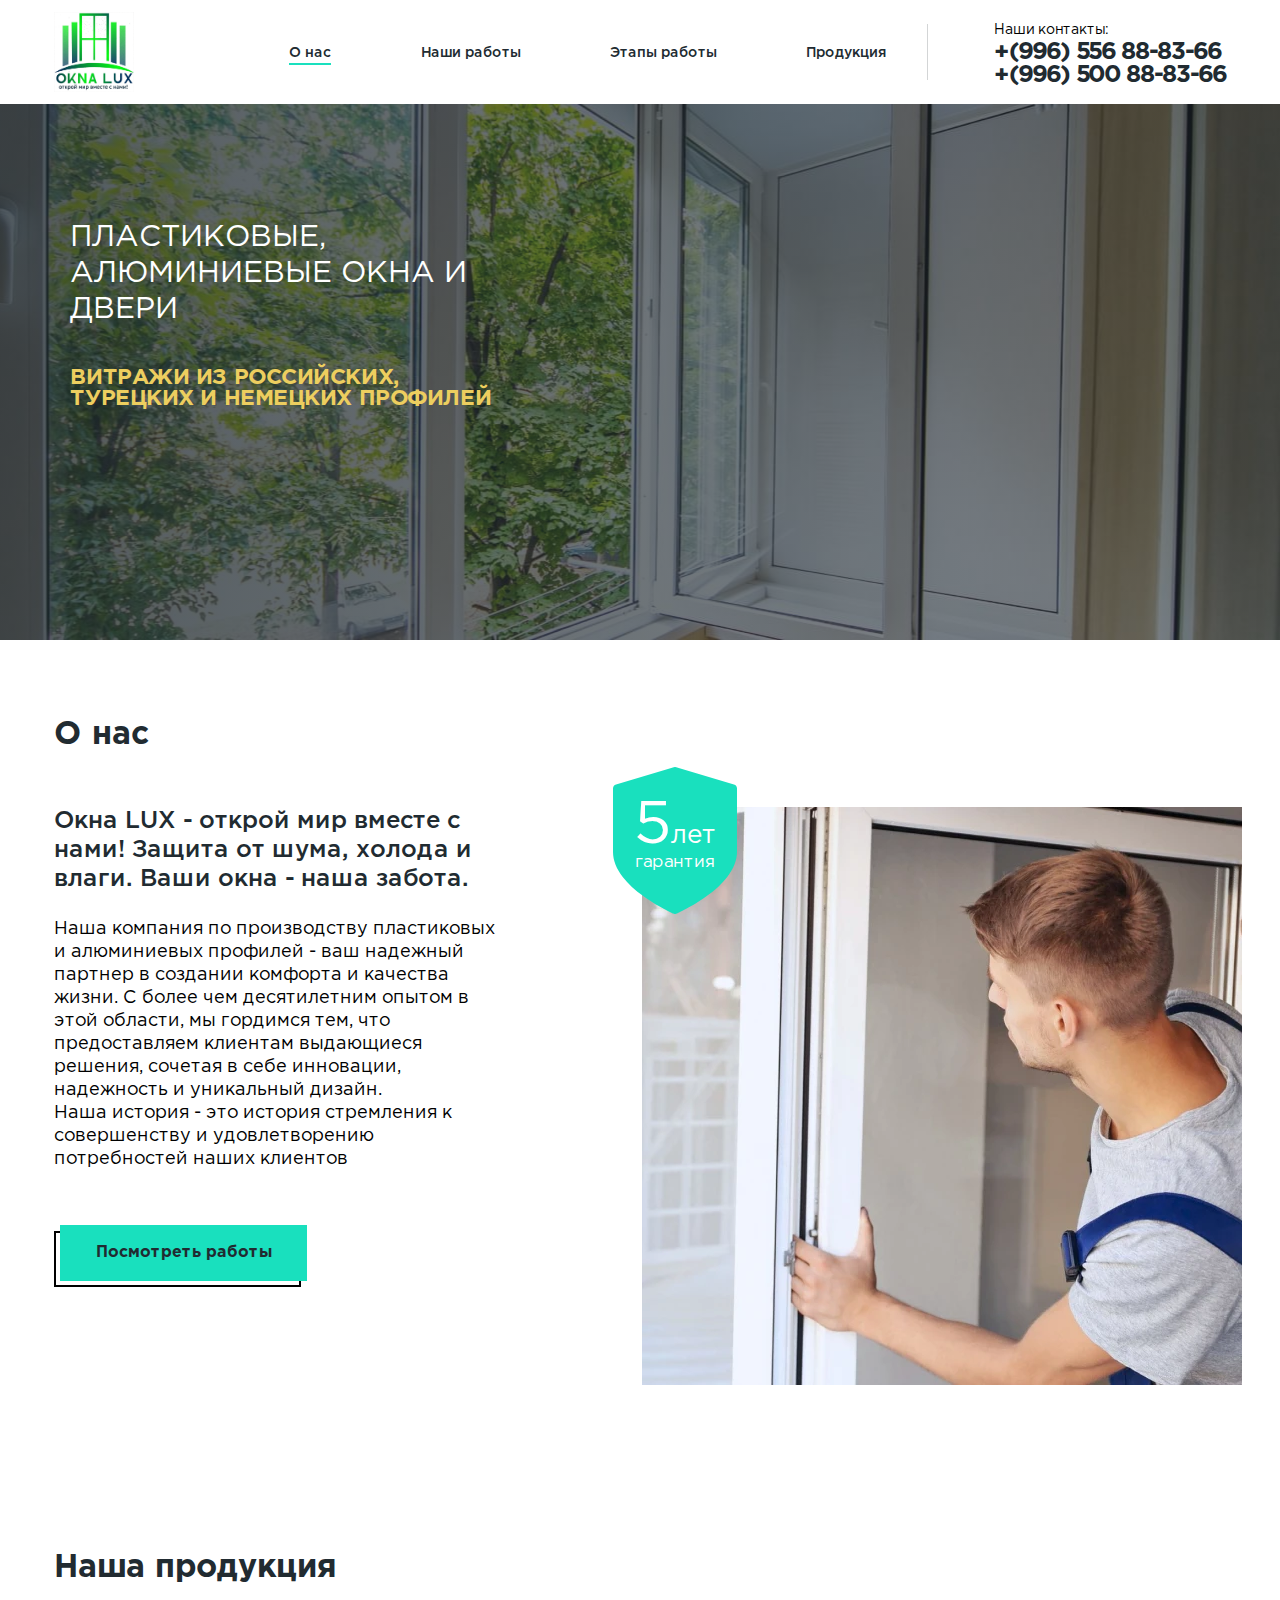
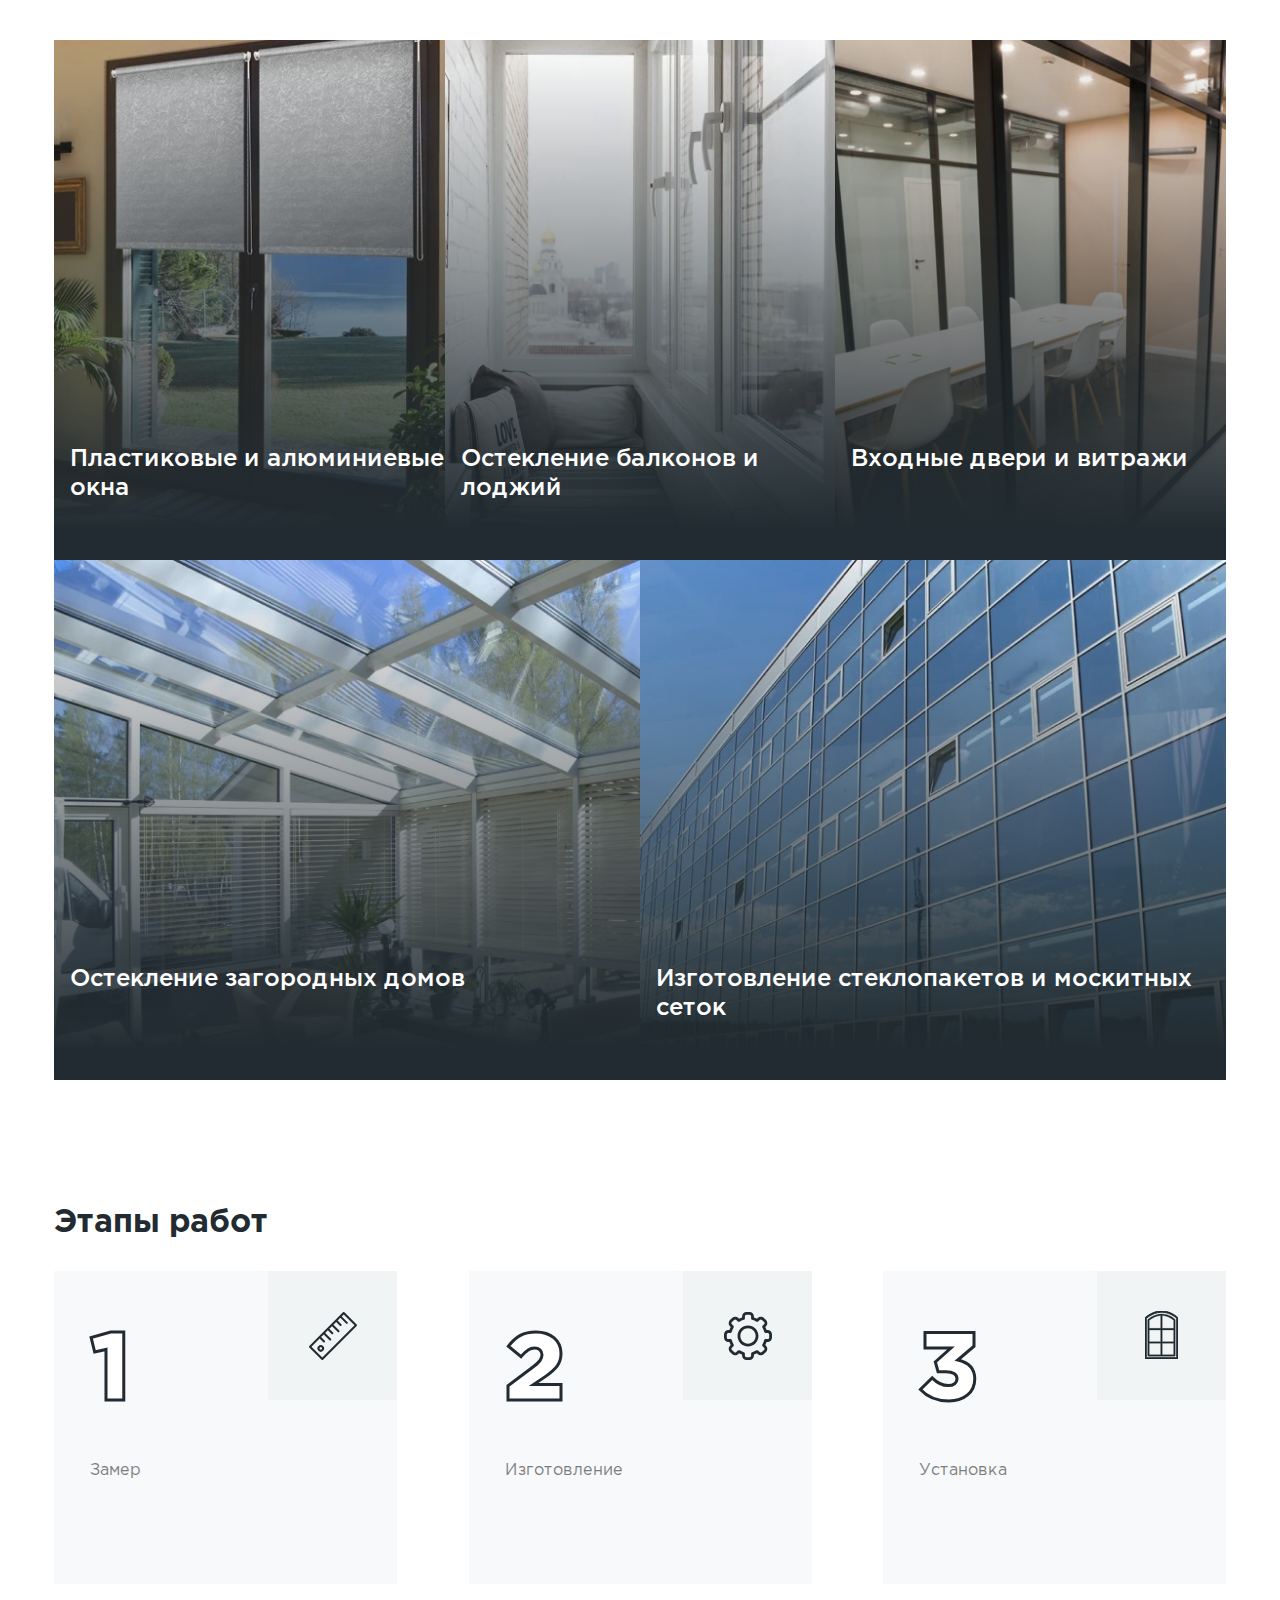
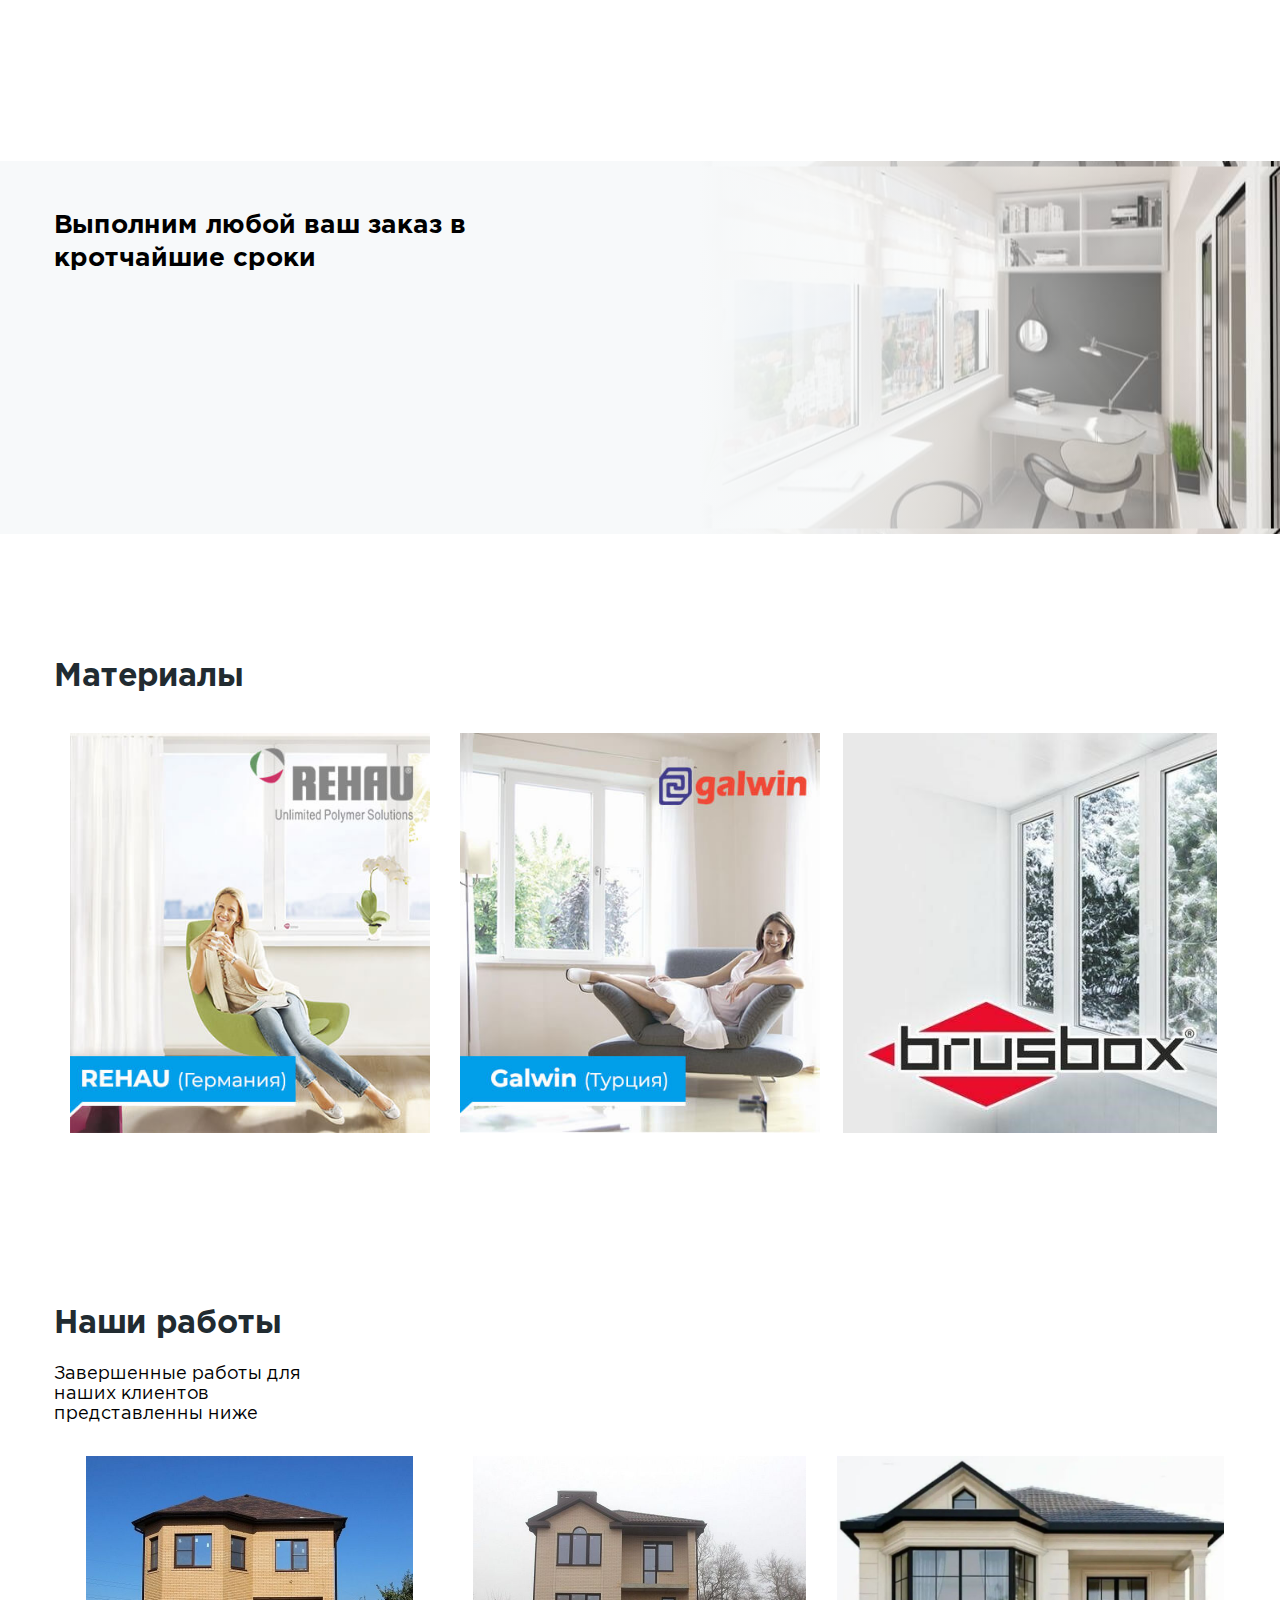
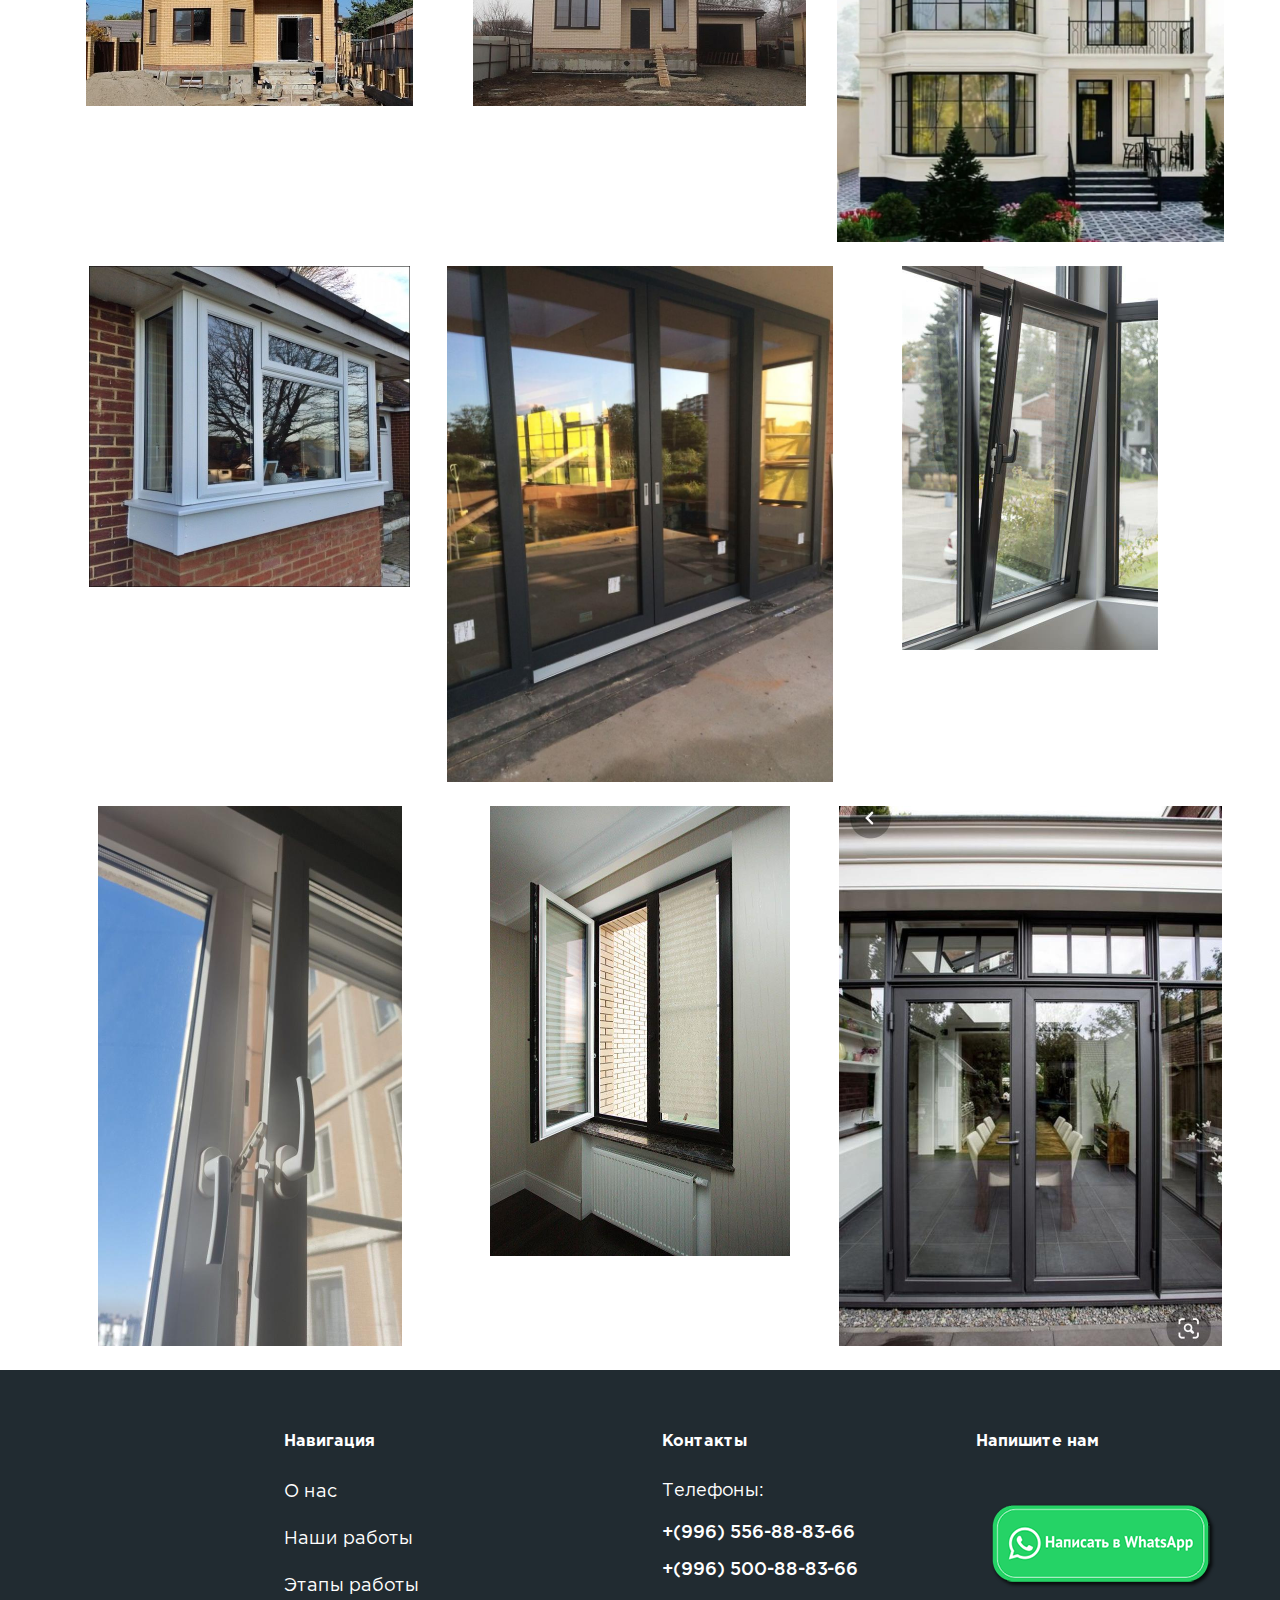
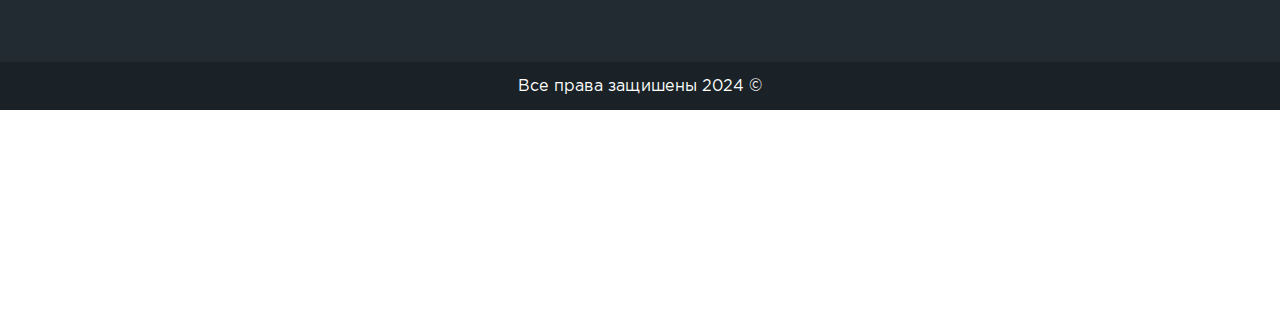
==== commit dace8fb0: "Refactor" ====
--- a/index.html
+++ b/index.html
@@ -2,454 +2,439 @@
 <html lang="en">
 
 <head>
-  <meta charset="UTF-8">
-  <meta http-equiv="X-UA-Compatible" content="IE=edge">
-  <meta name="viewport" content="width=device-width, initial-scale=1.0">
-  <link rel="preload" href="fonts/GothamPro.woff" as="font" crossorigin="anonymous">
-  <link rel="stylesheet" href="https://unpkg.com/swiper/swiper-bundle.min.css" />
-  <link rel="stylesheet" href="css/style.css">
-
-  <title>Окна LUX</title>
+    <meta charset="UTF-8">
+    <meta http-equiv="X-UA-Compatible" content="IE=edge">
+    <meta name="viewport" content="width=device-width, initial-scale=1.0">
+    <link rel="icon" href="img/logo/logo.ico"/>
+    <link rel="preload" href="fonts/GothamPro.woff" as="font" crossorigin="anonymous">
+    <link rel="stylesheet" href="https://unpkg.com/swiper/swiper-bundle.min.css"/>
+    <link rel="stylesheet" href="css/style.css">
+
+    <title>Окна LUX</title>
 </head>
 
 <body class="page" id="page">
-  <header class="header">
+<header class="header">
     <div class="header__top">
-      <div class="container center-sb">
-<!--        <div class="header__time">-->
-<!--          <img src="img/logo/logo.jpeg" alt="Logo" width="28" height="11">-->
-<!--        </div>-->
-      </div>
+        <div class="container center-sb">
+            <!--        <div class="header__time">-->
+            <!--          <img src="img/logo/logo.jpeg" alt="Logo" width="28" height="11">-->
+            <!--        </div>-->
+        </div>
     </div>
     <div class="header__bottom">
-      <div class="container center-sb">
-        <img src="img/logo/logo.jpeg" alt="Logo" width="80" height="80">
-        <div class="phone">
-          <strong class="phone__text">Наши контакты:</strong>
-          <a href="tel:+996556888366" class="link phone__link">+(996) 556 88-83-66</a>
-          <a href="tel:+996500888366" class="link phone__link">+(996) 500 88-83-66</a>
+        <div class="container center-sb">
+            <img src="img/logo/logo.jpeg" alt="Logo" width="80" height="80">
+            <div class="phone">
+                <strong class="phone__text">Наши контакты:</strong>
+                <a href="tel:+996556888366" class="link phone__link">+(996) 556 88-83-66</a>
+                <a href="tel:+996500888366" class="link phone__link">+(996) 500 88-83-66</a>
+            </div>
+            <nav class="nav">
+                <ul class="nav__menu menu">
+                    <li class="menu__item">
+                        <a href="#about" class="link menu__link menu__link--active">О нас</a>
+                    </li>
+                    <li class="menu__item">
+                        <a href="#our-works" class="link menu__link">Наши работы</a>
+                    </li>
+                    <li class="menu__item">
+                        <a href="#stages-work" class="link menu__link">Этапы работы</a>
+                    </li>
+                    <li class="menu__item">
+                        <a href="#products" class="link menu__link">Продукция</a>
+                    </li>
+                </ul>
+                <div class="nav__mobile mobile-btn mobile-btn--close"></div>
+            </nav>
         </div>
-        <nav class="nav">
-          <ul class="nav__menu menu">
-            <li class="menu__item">
-              <a href="#about" class="link menu__link menu__link--active">О нас</a>
-            </li>
-            <li class="menu__item">
-              <a href="#our-works" class="link menu__link">Наши работы</a>
-            </li>
-            <li class="menu__item">
-              <a href="#stages-work" class="link menu__link">Этапы работы</a>
-            </li>
-            <li class="menu__item">
-              <a href="#products" class="link menu__link">Продукция</a>
-            </li>
-          </ul>
-          <div class="nav__mobile mobile-btn mobile-btn--close"></div>
-        </nav>
-      </div>
     </div>
-  </header>
-
-  <!-- ++++++++++ Main ++++++++++++++ -->
-  <main class="main">
+</header>
+
+<!-- ++++++++++ Main ++++++++++++++ -->
+<main class="main">
     <h1 class="visualy-hidden">"Окна LUX" - изготовление пластиковых окон и балконов</h1>
     <!-- ++++++++ Banner +++++++++ -->
     <section class="banner">
-      <div class="container banner__wrapper">
-        <div class="banner__text-block">
-          <span class="banner__text">ПЛАСТИКОВЫЕ, АЛЮМИНИЕВЫЕ ОКНА И ДВЕРИ</span>
-          <span class="banner__yellow-text">ВИТРАЖИ ИЗ РОССИЙСКИХ, ТУРЕЦКИХ И НЕМЕЦКИХ ПРОФИЛЕЙ</span>
-        </div> <!-- end banner__text-block-->
-      </div> <!-- end container-->
+        <div class="container banner__wrapper">
+            <div class="banner__text-block">
+                <span class="banner__text">ПЛАСТИКОВЫЕ, АЛЮМИНИЕВЫЕ ОКНА И ДВЕРИ</span>
+                <span class="banner__yellow-text">ВИТРАЖИ ИЗ РОССИЙСКИХ, ТУРЕЦКИХ И НЕМЕЦКИХ ПРОФИЛЕЙ</span>
+            </div> <!-- end banner__text-block-->
+        </div> <!-- end container-->
     </section>
 
     <!-- ++++++++++++ About +++++++++++++ -->
     <section class="about" id="about">
-      <div class="container">
-        <h2 class="title about__title">О нас</h2>
-        <div class="about__wrapper">
-          <div class="about__img-block">
-            <picture>
-              <source type="image/webp" media="(min-width: 768px)"
-                srcset="img/about-1-desktop.webp 1x, img/about-1-desktop@2x.webp  2x">
-              <source media="(min-width: 768px)" srcset="img/about-1-desktop.jpg, img/about-1-desktop@2x.jpg  2x">
-              <img class="about__img" src="img/about-1.jpg" srcset="img/about-1.jpg 1x, img/about-1@2x.jpg 2x"
-                alt="Установка пластиковых окон" width="375" height="375">
-            </picture>
-            <div class="warranty about__warranty">
-              <div class="warranty__text">
-                <span class="warranty__number">5</span><span class="warranty__big-text">лет</span> гарантия
-              </div>
-            </div>
-          </div>
-          <div class="about__text-block">
-            <h3 class="subtitle about__subtitle">Окна LUX - открой мир вместе с нами!
-              Защита от шума, холода и влаги. Ваши окна - наша забота.</h3>
-            <p class="about__text">
-              Наша компания по производству пластиковых и алюминиевых профилей - ваш надежный партнер в создании комфорта
-              и качества жизни. С более чем десятилетним опытом в этой области, мы гордимся тем, что предоставляем клиентам выдающиеся решения, сочетая в себе инновации, надежность
-              и уникальный дизайн.
-              <br>
-              Наша история - это история стремления к совершенству
-              и удовлетворению потребностей наших клиентов
-            </p>
-            <p class="about__text">
-              Наша история - это история стремления к совершенству
-              и удовлетворению потребностей наших клиентов
-            </p>
-            <div class="button-block about__button-block">
-              <a href="#our-works" class="button">Посмотреть работы</a>
-            </div>
-          </div> <!-- end about__text-block -->
-        </div> <!-- end about__wrapper-->
-      </div> <!-- end container-->
+        <div class="container">
+            <h2 class="title about__title">О нас</h2>
+            <div class="about__wrapper">
+                <div class="about__img-block">
+                    <picture>
+                        <source type="image/webp" media="(min-width: 768px)"
+                                srcset="img/about-1-desktop.webp 1x, img/about-1-desktop@2x.webp  2x">
+                        <source media="(min-width: 768px)" srcset="img/about-1-desktop.jpg, img/about-1-desktop@2x.jpg  2x">
+                        <img class="about__img" src="img/about-1.jpg" srcset="img/about-1.jpg 1x, img/about-1@2x.jpg 2x"
+                             alt="Установка пластиковых окон" width="375" height="375">
+                    </picture>
+                    <div class="warranty about__warranty">
+                        <div class="warranty__text">
+                            <span class="warranty__number">5</span><span class="warranty__big-text">лет</span> гарантия
+                        </div>
+                    </div>
+                </div>
+                <div class="about__text-block">
+                    <h3 class="subtitle about__subtitle">Окна LUX - открой мир вместе с нами!
+                        Защита от шума, холода и влаги. Ваши окна - наша забота.</h3>
+                    <p class="about__text">
+                        Наша компания по производству пластиковых и алюминиевых профилей - ваш надежный партнер в создании комфорта
+                        и качества жизни. С более чем десятилетним опытом в этой области, мы гордимся тем, что предоставляем клиентам выдающиеся решения, сочетая в себе инновации,
+                        надежность
+                        и уникальный дизайн.
+                        <br>
+                        Наша история - это история стремления к совершенству
+                        и удовлетворению потребностей наших клиентов
+                    </p>
+                    <div class="button-block about__button-block">
+                        <a href="#our-works" class="button">Посмотреть работы</a>
+                    </div>
+                </div> <!-- end about__text-block -->
+            </div> <!-- end about__wrapper-->
+        </div> <!-- end container-->
     </section>
 
     <!-- ++++++++++++ Our-works +++++++++ -->
     <section class="our-works" id="our-works">
-      <div class="container">
-        <h2 class="title our-works__title">Наша продукция</h2>
-        <div class="gallery">
-          <figure class="card gallery__item">
-            <picture>
-              <source type="image/webp" media="(min-width: 768px)"
-                srcset="img/works-1-desktop.webp 1x, img/works-1-desktop@2x.webp  2x">
-              <source media="(min-width: 768px)" srcset="img/works-1-desktop.jpg, img/works-1-desktop@2x.jpg  2x">
-              <img class="card__img" src="img/works-1.jpg" srcset="img/works-1.jpg 1x, img/works-1@2x.jpg 2x"
-                alt="Наша продукция" width="375" height="453">
-            </picture>
-            <figcaption class="card__text-block">
-              <h4 class="card__title">Пластиковые и алюминиевые окна</h4>
-            </figcaption>
-          </figure>
-
-          <figure class="card gallery__item">
-            <picture>
-              <source type="image/webp" media="(min-width: 768px)"
-                srcset="img/works-2-desktop.webp 1x, img/works-2-desktop@2x.webp  2x">
-              <source media="(min-width: 768px)" srcset="img/works-2-desktop.jpg, img/works-2-desktop@2x.jpg  2x">
-              <img class="card__img" src="img/works-2.jpg" srcset="img/works-2.jpg 1x, img/works-2@2x.jpg 2x"
-                alt="Наша продукция" width="375" height="453">
-            </picture>
-            <figcaption class="card__text-block card__text-block--bg-green">
-              <h4 class="card__title">Остекление балконов и лоджий</h4>
-            </figcaption>
-          </figure>
-
-          <figure class="card gallery__item">
-            <picture>
-              <source type="image/webp" media="(min-width: 768px)"
-                srcset="img/works-3-desktop.webp 1x, img/works-3-desktop@2x.webp  2x">
-              <source media="(min-width: 768px)" srcset="img/works-3-desktop.jpg, img/works-1-desktop@2x.jpg  2x">
-              <img class="card__img" src="img/works-3.jpg" srcset="img/works-3.jpg 1x, img/works-3@2x.jpg 2x"
-                alt="Наша продукция" width="375" height="453">
-            </picture>
-            <figcaption class="card__text-block">
-              <h4 class="card__title">Входные двери и витражи</h4>
-            </figcaption>
-          </figure>
-
-          <figure class="card gallery__item">
-            <picture>
-              <source type="image/webp" media="(min-width: 768px)"
-                srcset="img/works-4-desktop.webp 1x, img/works-4-desktop@2x.webp  2x">
-              <source media="(min-width: 768px)" srcset="img/works-4-desktop.jpg, img/works-1-desktop@2x.jpg  2x">
-              <img class="card__img" src="img/works-4.jpg" srcset="img/works-4.jpg 1x, img/works-4@2x.jpg 2x"
-                alt="Наша продукция" width="375" height="453">
-            </picture>
-            <figcaption class="card__text-block">
-              <h4 class="card__title">Остекление загородных домов</h4>
-            </figcaption>
-          </figure>
-
-          <figure class="card gallery__item">
-            <picture>
-              <source type="image/webp" media="(min-width: 768px)"
-                srcset="img/works-5-desktop.webp 1x, img/works-5-desktop@2x.webp  2x">
-              <source media="(min-width: 768px)" srcset="img/works-5-desktop.jpg, img/works-1-desktop@2x.jpg  2x">
-              <img class="card__img" src="img/works-5.jpg" srcset="img/works-5.jpg 1x, img/works-5@2x.jpg 2x"
-                alt="Наша продукция" width="375" height="453">
-            </picture>
-            <figcaption class="card__text-block card__text-block--bg-green">
-              <h4 class="card__title">Изготовление стеклопакетов и москитных сеток</h4>
-            </figcaption>
-          </figure>
-
-        </div> <!-- end gallery-->
-      </div> <!-- end container-->
+        <div class="container">
+            <h2 class="title our-works__title">Наша продукция</h2>
+            <div class="gallery">
+                <figure class="card gallery__item">
+                    <picture>
+                        <source type="image/webp" media="(min-width: 768px)"
+                                srcset="img/works-1-desktop.webp 1x, img/works-1-desktop@2x.webp  2x">
+                        <source media="(min-width: 768px)" srcset="img/works-1-desktop.jpg, img/works-1-desktop@2x.jpg  2x">
+                        <img class="card__img" src="img/works-1.jpg" srcset="img/works-1.jpg 1x, img/works-1@2x.jpg 2x"
+                             alt="Наша продукция" width="375" height="453">
+                    </picture>
+                    <figcaption class="card__text-block">
+                        <h4 class="card__title">Пластиковые и алюминиевые окна</h4>
+                    </figcaption>
+                </figure>
+
+                <figure class="card gallery__item">
+                    <picture>
+                        <source type="image/webp" media="(min-width: 768px)"
+                                srcset="img/works-2-desktop.webp 1x, img/works-2-desktop@2x.webp  2x">
+                        <source media="(min-width: 768px)" srcset="img/works-2-desktop.jpg, img/works-2-desktop@2x.jpg  2x">
+                        <img class="card__img" src="img/works-2.jpg" srcset="img/works-2.jpg 1x, img/works-2@2x.jpg 2x"
+                             alt="Наша продукция" width="375" height="453">
+                    </picture>
+                    <figcaption class="card__text-block card__text-block--bg-green">
+                        <h4 class="card__title">Остекление балконов и лоджий</h4>
+                    </figcaption>
+                </figure>
+
+                <figure class="card gallery__item">
+                    <picture>
+                        <source type="image/webp" media="(min-width: 768px)"
+                                srcset="img/works-3-desktop.webp 1x, img/works-3-desktop@2x.webp  2x">
+                        <source media="(min-width: 768px)" srcset="img/works-3-desktop.jpg, img/works-1-desktop@2x.jpg  2x">
+                        <img class="card__img" src="img/works-3.jpg" srcset="img/works-3.jpg 1x, img/works-3@2x.jpg 2x"
+                             alt="Наша продукция" width="375" height="453">
+                    </picture>
+                    <figcaption class="card__text-block">
+                        <h4 class="card__title">Входные двери и витражи</h4>
+                    </figcaption>
+                </figure>
+
+                <figure class="card gallery__item">
+                    <picture>
+                        <source type="image/webp" media="(min-width: 768px)"
+                                srcset="img/works-4-desktop.webp 1x, img/works-4-desktop@2x.webp  2x">
+                        <source media="(min-width: 768px)" srcset="img/works-4-desktop.jpg, img/works-1-desktop@2x.jpg  2x">
+                        <img class="card__img" src="img/works-4.jpg" srcset="img/works-4.jpg 1x, img/works-4@2x.jpg 2x"
+                             alt="Наша продукция" width="375" height="453">
+                    </picture>
+                    <figcaption class="card__text-block">
+                        <h4 class="card__title">Остекление загородных домов</h4>
+                    </figcaption>
+                </figure>
+
+                <figure class="card gallery__item">
+                    <picture>
+                        <source type="image/webp" media="(min-width: 768px)"
+                                srcset="img/works-5-desktop.webp 1x, img/works-5-desktop@2x.webp  2x">
+                        <source media="(min-width: 768px)" srcset="img/works-5-desktop.jpg, img/works-1-desktop@2x.jpg  2x">
+                        <img class="card__img" src="img/works-5.jpg" srcset="img/works-5.jpg 1x, img/works-5@2x.jpg 2x"
+                             alt="Наша продукция" width="375" height="453">
+                    </picture>
+                    <figcaption class="card__text-block card__text-block--bg-green">
+                        <h4 class="card__title">Изготовление стеклопакетов и москитных сеток</h4>
+                    </figcaption>
+                </figure>
+
+            </div> <!-- end gallery-->
+        </div> <!-- end container-->
     </section>
 
     <!-- ++++++++++++++++++ Stages +++++++++++++++ -->
     <section class="stages" id="stages-work">
-      <div class="container">
-        <h2 class="title stages__title">Этапы работ</h2>
-        <ul class="stages__list">
-          <li class="stages__item">
-            <span class="stages__item-number">1</span>
-            <span class="stages__item-text">
+        <div class="container">
+            <h2 class="title stages__title">Этапы работ</h2>
+            <ul class="stages__list">
+                <li class="stages__item">
+                    <span class="stages__item-number">1</span>
+                    <span class="stages__item-text">
               Замер
             </span>
-          </li>
-          <li class="stages__item">
-            <span class="stages__item-number">2</span>
-            <span class="stages__item-text">
+                </li>
+                <li class="stages__item">
+                    <span class="stages__item-number">2</span>
+                    <span class="stages__item-text">
               Изготовление
             </span>
-          </li>
-          <li class="stages__item">
-            <span class="stages__item-number">3</span>
-            <span class="stages__item-text">
+                </li>
+                <li class="stages__item">
+                    <span class="stages__item-number">3</span>
+                    <span class="stages__item-text">
               Установка
             </span>
-          </li>
-        </ul>
-      </div> <!-- end container-->
-      <div class="about__banner">
-        <div class="container">
-          <p class="slogan about__slogan">Выполним любой ваш
-            заказ в кротчайшие сроки </p>
+                </li>
+            </ul>
         </div> <!-- end container-->
-      </div> <!-- end about__banner-->
+        <div class="about__banner">
+            <div class="container">
+                <p class="slogan about__slogan">Выполним любой ваш
+                    заказ в кротчайшие сроки </p>
+            </div> <!-- end container-->
+        </div> <!-- end about__banner-->
     </section>
 
     <!-- +++++++++++++ Materials +++++++++++++ -->
     <section class="materials">
-      <div class="container">
-        <h2 class="title materials__title">Материалы</h2>
-        
-        <div class="materials__items">
-          <div class="materials__item">
-            <pictures>
-              <source type="image/webp" media="(min-width: 768px)"
-                srcset="img/products/rehau/rehau.webp 1x, img/products/rehau/rehau@2x.webp  2x">
-              <source media="(min-width: 768px)"
-                srcset="img/products/rehau/rehau.jpg, img/products/rehau/rehau2x.jpg  2x">
-              <img class="materials__img" src="img/materials-4.png"
-                srcset="img/products/rehau/rehau.jpg 1x, img/products/rehau/rehau2x.jpg 2x" alt="Материал для рамы окон" width="187"
-                height="240">
-            </pictures>
-          </div>
-
-          <div class="materials__item">
-            <pictures>
-              <source type="image/webp" media="(min-width: 768px)"
-                      srcset="img/products/galwin/galwin.jpg 1x, img/products/galwin/galwin.jpg  2x">
-              <source media="(min-width: 768px)"
-                      srcset="img/products/galwin/galwin.jpg, img/products/galwin/galwin.jpg  2x">
-              <img class="materials__img" src="img/materials-4.png"
-                   srcset="img/products/galwin/galwin.jpg 1x, img/products/galwin/galwin.jpg 2x" alt="Материал для рамы окон" width="187"
-                   height="240">
-            </pictures>
-          </div>
-
-          <div class="materials__item">
-            <pictures>
-              <source type="image/webp" media="(min-width: 768px)"
-                      srcset="img/products/brusbox/brusbox.jpg 1x, img/products/brusbox/brusbox.jpg  2x">
-              <source media="(min-width: 768px)"
-                      srcset="img/products/brusbox/brusbox.jpg, img/products/brusbox/brusbox.jpg  2x">
-              <img class="materials__img" src="img/materials-4.png"
-                   srcset="img/products/brusbox/brusbox.jpg 1x, img/products/brusbox/brusbox.jpg 2x" alt="Материал для рамы окон" width="187"
-                   height="240">
-            </pictures>
-          </div>
-
-        </div> <!-- end materials__items -->
-
-      </div> <!-- end container-->
+        <div class="container">
+            <h2 class="title materials__title">Материалы</h2>
+
+            <div class="materials__items">
+                <div class="materials__item">
+                    <pictures>
+                        <source type="image/webp" media="(min-width: 768px)"
+                                srcset="img/products/rehau/rehau.webp 1x, img/products/rehau/rehau@2x.webp  2x">
+                        <source media="(min-width: 768px)"
+                                srcset="img/products/rehau/rehau.jpg, img/products/rehau/rehau2x.jpg  2x">
+                        <img class="materials__img" src="img/materials-4.png"
+                             srcset="img/products/rehau/rehau.jpg 1x, img/products/rehau/rehau2x.jpg 2x" alt="Материал для рамы окон" width="187"
+                             height="240">
+                    </pictures>
+                </div>
+
+                <div class="materials__item">
+                    <pictures>
+                        <source type="image/webp" media="(min-width: 768px)"
+                                srcset="img/products/galwin/galwin.jpg 1x, img/products/galwin/galwin.jpg  2x">
+                        <source media="(min-width: 768px)"
+                                srcset="img/products/galwin/galwin.jpg, img/products/galwin/galwin.jpg  2x">
+                        <img class="materials__img" src="img/materials-4.png"
+                             srcset="img/products/galwin/galwin.jpg 1x, img/products/galwin/galwin.jpg 2x" alt="Материал для рамы окон" width="187"
+                             height="240">
+                    </pictures>
+                </div>
+
+                <div class="materials__item">
+                    <pictures>
+                        <source type="image/webp" media="(min-width: 768px)"
+                                srcset="img/products/brusbox/brusbox.jpg 1x, img/products/brusbox/brusbox.jpg  2x">
+                        <source media="(min-width: 768px)"
+                                srcset="img/products/brusbox/brusbox.jpg, img/products/brusbox/brusbox.jpg  2x">
+                        <img class="materials__img" src="img/materials-4.png"
+                             srcset="img/products/brusbox/brusbox.jpg 1x, img/products/brusbox/brusbox.jpg 2x" alt="Материал для рамы окон" width="187"
+                             height="240">
+                    </pictures>
+                </div>
+
+            </div> <!-- end materials__items -->
+
+        </div> <!-- end container-->
     </section>
 
     <!-- +++++++++++++ Our products +++++++++++  -->
     <section class="products" id="products">
-      <div class="container">
-        <h2 class="title products__title">Наши работы</h2>
-        <p class="products__text">Завершенные работы для наших
-          клиентов представленны ниже</p>
-
-        <!-- +++++++++++++++ product slider ++++++++++++++++ -->
-        <div class="swiper-container products__slider">
-          <div class="swiper-wrapper products__swiper-wrapper">
-            <!-- Slides -->
-            <div class="swiper-slide slide-first">
-              <picture>
-                <source type="image/webp" media="(min-width: 1200px)"
-                  srcset="img/product-1-desktop.webp 1x, img/product-1-desktop@2x.webp  2x">
-                <source media="(min-width: 1200px)"
-                  srcset="img/product-1-desktop.jpg, img/product-1-desktop@2x.jpg  2x">
-                <img class="products__slider-img" src="img/product-1.jpg"
-                  srcset="img/product-1.jpg 1x, img/product-1@2x.jpg 2x" alt="Наши работы" width="288" height="230">
-              </picture>
+        <div class="container">
+            <h2 class="title products__title">Наши работы</h2>
+            <p class="products__text">Завершенные работы для наших
+                клиентов представленны ниже</p>
+
+            <div class="materials__items">
+                <div class="materials__item">
+                    <picture>
+                        <source type="image/webp" media="(min-width: 1200px)"
+                                srcset="img/work/work-1.jpeg 1x, img/work/work-1.jpeg  2x">
+                        <source media="(min-width: 1200px)"
+                                srcset="img/work/work-1.jpeg, img/work/work-1.jpeg  2x">
+                        <img class="products__slider-img" src="img/work/work-1.jpeg"
+                             srcset="img/work/work-1.jpeg 1x, img/work/work-1.jpeg 2x" alt="Наши работы" width="288" height="230">
+                    </picture>
+                </div>
+                <div class="materials__item">
+                    <picture>
+                        <source type="image/webp" media="(min-width: 1200px)"
+                                srcset="img/work/work-2.jpeg 1x, img/work/work-2.jpeg  2x">
+                        <source media="(min-width: 1200px)"
+                                srcset="img/work/work-2.jpeg, img/work/work-2.jpeg  2x">
+                        <img class="products__slider-img" src="img/work/work-2.jpeg"
+                             srcset="img/work/work-2.jpeg 1x, img/work/work-2.jpeg 2x" alt="Наши работы" width="288" height="230">
+                    </picture>
+                </div>
+                <div class="materials__item">
+                    <picture>
+                        <source type="image/webp" media="(min-width: 1200px)"
+                                srcset="img/work/work-3.jpeg 1x, img/work/work-3.jpeg  2x">
+                        <source media="(min-width: 1200px)"
+                                srcset="img/work/work-3.jpeg, img/work/work-3.jpeg  2x">
+                        <img class="products__slider-img" src="img/work/work-3.jpeg"
+                             srcset="img/work/work-3.jpeg 1x, img/work/work-3.jpeg 2x" alt="Наши работы" width="288" height="230">
+                    </picture>
+                </div>
             </div>
-            <div class="swiper-slide slide-2">
-              <picture>
-                <source type="image/webp" media="(min-width: 1200px)"
-                  srcset="img/product-2-desktop.webp 1x, img/product-2-desktop@2x.webp  2x">
-                <source media="(min-width: 1200px)"
-                  srcset="img/product-2-desktop.jpg, img/product-2-desktop@2x.jpg  2x">
-                <img class="products__slider-img" src="img/product-2.jpg"
-                  srcset="img/product-2.jpg 1x, img/product-2@2x.jpg 2x" alt="Наши работы" width="288" height="230">
-              </picture>
+            <div class="materials__items">
+                <div class="materials__item">
+                    <picture>
+                        <source type="image/webp" media="(min-width: 1200px)"
+                                srcset="img/work/work-4.jpeg 1x, img/work/work-4.jpeg  2x">
+                        <source media="(min-width: 1200px)"
+                                srcset="img/work/work-4.jpeg, img/work/work-4.jpeg  2x">
+                        <img class="products__slider-img" src="img/work/work-4.jpeg"
+                             srcset="img/work/work-4.jpeg 1x, img/work/work-4.jpeg 2x" alt="Наши работы" width="288" height="230">
+                    </picture>
+                </div>
+                <div class="materials__item">
+                    <picture>
+                        <source type="image/webp" media="(min-width: 1200px)"
+                                srcset="img/work/work-5.jpeg 1x, img/work/work-5.jpeg  2x">
+                        <source media="(min-width: 1200px)"
+                                srcset="img/work/work-5.jpeg, img/work/work-5.jpeg  2x">
+                        <img class="products__slider-img" src="img/work/work-5.jpeg"
+                             srcset="img/work/work-5.jpeg 1x, img/work/work-5.jpeg 2x" alt="Наши работы" width="288" height="230">
+                    </picture>
+                </div>
+                <div class="materials__item">
+                    <picture>
+                        <source type="image/webp" media="(min-width: 1200px)"
+                                srcset="img/work/work-6.jpeg 1x, img/work/work-6.jpeg  2x">
+                        <source media="(min-width: 1200px)"
+                                srcset="img/work/work-6.jpeg, img/work/work-6.jpeg  2x">
+                        <img class="products__slider-img" src="img/work/work-6.jpeg"
+                             srcset="img/work/work-6.jpeg 1x, img/work/work-6.jpeg 2x" alt="Наши работы" width="288" height="230">
+                    </picture>
+                </div>
             </div>
-            <div class="swiper-slide slide-3">
-              <picture>
-                <source type="image/webp" media="(min-width: 1200px)"
-                  srcset="img/product-3-desktop.webp 1x, img/product-3-desktop@2x.webp  2x">
-                <source media="(min-width: 1200px)"
-                  srcset="img/product-3-desktop.jpg, img/product-3-desktop@2x.jpg  2x">
-                <img class="products__slider-img" src="img/product-3.jpg"
-                  srcset="img/product-3.jpg 1x, img/product-3@2x.jpg 2x" alt="Наши работы" width="288" height="230">
-              </picture>
+            <div class="materials__items">
+                <div class="materials__item">
+                    <picture>
+                        <source type="image/webp" media="(min-width: 1200px)"
+                                srcset="img/work/work-7.jpeg 1x, img/work/work-7.jpeg  2x">
+                        <source media="(min-width: 1200px)"
+                                srcset="img/work/work-7.jpeg, img/work/work-7.jpeg  2x">
+                        <img class="products__slider-img" src="img/work/work-7.jpeg"
+                             srcset="img/work/work-7.jpeg 1x, img/work/work-7.jpeg 2x" alt="Наши работы" width="288" height="230">
+                    </picture>
+                </div>
+                <div class="materials__item">
+                    <picture>
+                        <source type="image/webp" media="(min-width: 1200px)"
+                                srcset="img/work/work-8.jpeg 1x, img/work/work-8.jpeg  2x">
+                        <source media="(min-width: 1200px)"
+                                srcset="img/work/work-8.jpeg, img/work/work-8.jpeg  2x">
+                        <img class="products__slider-img" src="img/work/work-8.jpeg"
+                             srcset="img/work/work-8.jpeg 1x, img/work/work-8.jpeg 2x" alt="Наши работы" width="288" height="230">
+                    </picture>
+                </div>
+                <div class="materials__item">
+                    <picture>
+                        <source type="image/webp" media="(min-width: 1200px)"
+                                srcset="img/work/work-9.jpeg 1x, img/work/work-9.jpeg  2x">
+                        <source media="(min-width: 1200px)"
+                                srcset="img/work/work-9.jpeg, img/work/work-9.jpeg  2x">
+                        <img class="products__slider-img" src="img/work/work-9.jpeg"
+                             srcset="img/work/work-9.jpeg 1x, img/work/work-9.jpeg 2x" alt="Наши работы" width="288" height="230">
+                    </picture>
+                </div>
             </div>
-            <div class="swiper-slide slide-4">
-              <picture>
-                <source type="image/webp" media="(min-width: 1200px)"
-                  srcset="img/product-4-desktop.webp 1x, img/product-4-desktop@2x.webp  2x">
-                <source media="(min-width: 1200px)"
-                  srcset="img/product-4-desktop.jpg, img/product-4-desktop@2x.jpg  2x">
-                <img class="products__slider-img" src="img/product-4.jpg"
-                  srcset="img/product-4.jpg 1x, img/product-4@2x.jpg 2x" alt="Наши работы" width="288" height="230">
-              </picture>
-            </div>
-            <div class="swiper-slide slide-5">
-              <picture>
-                <source type="image/webp" media="(min-width: 1200px)"
-                  srcset="img/product-5-desktop.webp 1x, img/product-5-desktop@2x.webp  2x">
-                <source media="(min-width: 1200px)"
-                  srcset="img/product-5-desktop.jpg, img/product-5-desktop@2x.jpg  2x">
-                <img class="products__slider-img" src="img/product-5.jpg"
-                  srcset="img/product-5.jpg 1x, img/product-5@2x.jpg 2x" alt="Наши работы" width="288" height="230">
-              </picture>
-            </div>
-            <div class="swiper-slide slide-6">
-              <picture>
-                <source type="image/webp" media="(min-width: 1200px)"
-                  srcset="img/product-6-desktop.webp 1x, img/product-6-desktop@2x.webp  2x">
-                <source media="(min-width: 1200px)"
-                  srcset="img/product-6-desktop.jpg, img/product-6-desktop@2x.jpg  2x">
-                <img class="products__slider-img" src="img/product-6.jpg"
-                  srcset="img/product-6.jpg 1x, img/product-6@2x.jpg 2x" alt="Наши работы" width="288" height="230">
-              </picture>
-            </div>
-            <div class="swiper-slide slide-7">
-              <picture>
-                <source type="image/webp" media="(min-width: 1200px)"
-                  srcset="img/product-7-desktop.webp 1x, img/product-7-desktop@2x.webp  2x">
-                <source media="(min-width: 1200px)"
-                  srcset="img/product-7-desktop.jpg, img/product-7-desktop@2x.jpg  2x">
-                <img class="products__slider-img" src="img/product-7.jpg"
-                  srcset="img/product-7.jpg 1x, img/product-7@2x.jpg 2x" alt="Наши работы" width="288" height="230">
-              </picture>
-            </div>
-            <div class="swiper-slide slide-8">
-              <picture>
-                <source type="image/webp" media="(min-width: 1200px)"
-                  srcset="img/product-8-desktop.webp 1x, img/product-8-desktop@2x.webp  2x">
-                <source media="(min-width: 1200px)"
-                  srcset="img/product-8-desktop.jpg, img/product-8-desktop@2x.jpg  2x">
-                <img class="products__slider-img" src="img/product-8.jpg"
-                  srcset="img/product-8.jpg 1x, img/product-8@2x.jpg 2x" alt="Наши работы" width="288" height="230">
-              </picture>
-            </div>
-            <div class="swiper-slide slide-9">
-              <picture>
-                <source type="image/webp" media="(min-width: 1200px)"
-                  srcset="img/product-9-desktop.webp 1x, img/product-9-desktop@2x.webp  2x">
-                <source media="(min-width: 1200px)"
-                  srcset="img/product-9-desktop.jpg, img/product-9-desktop@2x.jpg  2x">
-                <img class="products__slider-img" src="img/product-9.jpg"
-                  srcset="img/product-9.jpg 1x, img/product-9@2x.jpg 2x" alt="Наши работы" width="288" height="230">
-              </picture>
-            </div>
-            <div class="swiper-slide slide-last">
-              <picture>
-                <source type="image/webp" media="(min-width: 1200px)"
-                  srcset="img/product-10-desktop.webp 1x, img/product-10-desktop@2x.webp  2x">
-                <source media="(min-width: 1200px)"
-                  srcset="img/product-10-desktop.jpg, img/product-10-desktop@2x.jpg  2x">
-                <img class="products__slider-img" src="img/product-10.jpg"
-                  srcset="img/product-10.jpg 1x, img/product-10@2x.jpg 2x" alt="Наши работы" width="288" height="230">
-              </picture>
-            </div>
-          </div>
-          <div class="swiper-button-prev products__slider-button-prev"></div>
-          <div class="swiper-button-next products__slider-button-next"></div>
-        </div>
-      </div> <!-- end container-->
     </section>
 
     <!-- ++++++++++++++ Contacts ++++++++++++++ -->
-<!--    <section class="contacts" id="contacts">-->
-<!--      <div class="container">-->
-<!--        <div class="contacts__email-block">-->
-<!--          &lt;!&ndash; <div class="container"> &ndash;&gt;-->
-<!--          <h3 class="contacts__title">Свяжитесь с нами</h3>-->
-<!--          <p class="contacts__text-mob">Завершенные работы для наших-->
-<!--            клиентов представленны ниже</p>-->
-<!--          <p class="contacts__text">Whatsapp</p>-->
-<!--          <a aria-label="Chat on WhatsApp" href="https://wa.me/0996559770379"><img alt="Chat on WhatsApp"-->
-<!--                                                                                 width="240" height="60"-->
-<!--                                                                                 src="img/icons/whatsapp.png"></a>-->
-<!--        </div>-->
-
-        <!-- ++++++++++++++ Map ++++++++++++++ -->
-<!--        <div class="contacts__map">-->
-<!--          <script type="text/javascript" charset="utf-8" async-->
-<!--            src="">-->
-<!--          </script>-->
-<!--        </div>-->
-      </div> <!-- end container-->
-    </section>
-  </main>
-
-  <!-- ++++++++++++++++ Footer ++++++++++++++ -->
-  <footer class="footer">
+    <!--    <section class="contacts" id="contacts">-->
+    <!--      <div class="container">-->
+    <!--        <div class="contacts__email-block">-->
+    <!--          &lt;!&ndash; <div class="container"> &ndash;&gt;-->
+    <!--          <h3 class="contacts__title">Свяжитесь с нами</h3>-->
+    <!--          <p class="contacts__text-mob">Завершенные работы для наших-->
+    <!--            клиентов представленны ниже</p>-->
+    <!--          <p class="contacts__text">Whatsapp</p>-->
+    <!--          <a aria-label="Chat on WhatsApp" href="https://wa.me/0996559770379"><img alt="Chat on WhatsApp"-->
+    <!--                                                                                 width="240" height="60"-->
+    <!--                                                                                 src="img/icons/whatsapp.png"></a>-->
+    <!--        </div>-->
+
+    <!-- ++++++++++++++ Map ++++++++++++++ -->
+    <!--        <div class="contacts__map">-->
+    <!--          <script type="text/javascript" charset="utf-8" async-->
+    <!--            src="">-->
+    <!--          </script>-->
+    <!--        </div>-->
+    </div> <!-- end container-->
+    </section>
+</main>
+
+<!-- ++++++++++++++++ Footer ++++++++++++++ -->
+<footer class="footer">
     <div class="footer__top">
-      <div class="container footer__top-wrap">
-        <a class="logo logo--footer footer__logo" href="#page">
-<!--          <img src="img/logo/logo.jpeg" alt="Logo" width="112.1" height="86">-->
-        </a>
-        <nav class="footer__nav">
-          <h4 class="footer__title">Навигация</h4>
-          <ul class="footer__menu">
-            <li class="footer__menu-item">
-              <a href="#about" class="link footer__menu-link">О нас</a>
-            </li>
-            <li class="footer__menu-item">
-              <a href="#our-works" class="link footer__menu-link">Наши работы</a>
-            </li>
-            <li class="footer__menu-item">
-              <a href="#stages-work" class="link footer__menu-link">Этапы работы</a>
-            </li>
-          </ul>
-        </nav>
-        <div class="footer__contacts">
-          <h4 class="footer__title">Контакты</h4>
-          <p class="footer__contacts-text">
-            Телефоны:
-            <br>
-            <br>
-              <a href="tel:+79999214124" class="footer__contacts-phone">+(996) 556-88-83-66</a><br>
-              <a href="tel:+79999214124" class="footer__contacts-phone">+(996) 500-88-83-66</a><br>
-          </p>
-        </div> <!-- end footer__contacts-->
-        <div class="footer-connection">
-          <h4 class="footer__title">Напишите нам</h4>
-          <div>
-            <a aria-label="Chat on WhatsApp" href="https://wa.me/0996559770379?text=Здравствуйте,%20интересует%20пластиковые%20окна%20.">
-              <img src="img/icons/wapp.png"
-                   alt="Свяжитесь по Whatsapp"/></a>
-          </div>
-        </div> <!-- end footer-connection-->
-
-      </div> <!-- end container -->
+        <div class="container footer__top-wrap">
+            <a class="logo logo--footer footer__logo" href="#page">
+                <!--          <img src="img/logo/logo.jpeg" alt="Logo" width="112.1" height="86">-->
+            </a>
+            <nav class="footer__nav">
+                <h4 class="footer__title">Навигация</h4>
+                <ul class="footer__menu">
+                    <li class="footer__menu-item">
+                        <a href="#about" class="link footer__menu-link">О нас</a>
+                    </li>
+                    <li class="footer__menu-item">
+                        <a href="#our-works" class="link footer__menu-link">Наши работы</a>
+                    </li>
+                    <li class="footer__menu-item">
+                        <a href="#stages-work" class="link footer__menu-link">Этапы работы</a>
+                    </li>
+                </ul>
+            </nav>
+            <div class="footer__contacts">
+                <h4 class="footer__title">Контакты</h4>
+                <p class="footer__contacts-text">
+                    Телефоны:
+                    <br>
+                    <br>
+                    <a href="tel:+79999214124" class="footer__contacts-phone">+(996) 556-88-83-66</a><br>
+                    <a href="tel:+79999214124" class="footer__contacts-phone">+(996) 500-88-83-66</a><br>
+                </p>
+            </div> <!-- end footer__contacts-->
+            <div class="footer-connection">
+                <h4 class="footer__title">Напишите нам</h4>
+                <div>
+                    <a aria-label="Chat on WhatsApp" href="https://wa.me/0996556888366?text=Здравствуйте,%20интересует%20пластиковые%20окна%20.">
+                        <img src="img/icons/wapp.png"
+                             alt="Свяжитесь по Whatsapp"/></a>
+                </div>
+            </div> <!-- end footer-connection-->
+
+        </div> <!-- end container -->
     </div> <!-- end footer__top-->
     <div class="footer__bottom">
-      <p class="footer__bottom-text">Все права защишены 2024 &copy;</p>
+        <p class="footer__bottom-text">Все права защишены 2024 &copy;</p>
     </div>
-  </footer>
-
-  <script src="https://unpkg.com/swiper/swiper-bundle.min.js"></script>
-  <script src="js/main.js"></script>
+</footer>
+
+<script src="https://unpkg.com/swiper/swiper-bundle.min.js"></script>
+<script src="js/main.js"></script>
 </body>
 
 </html>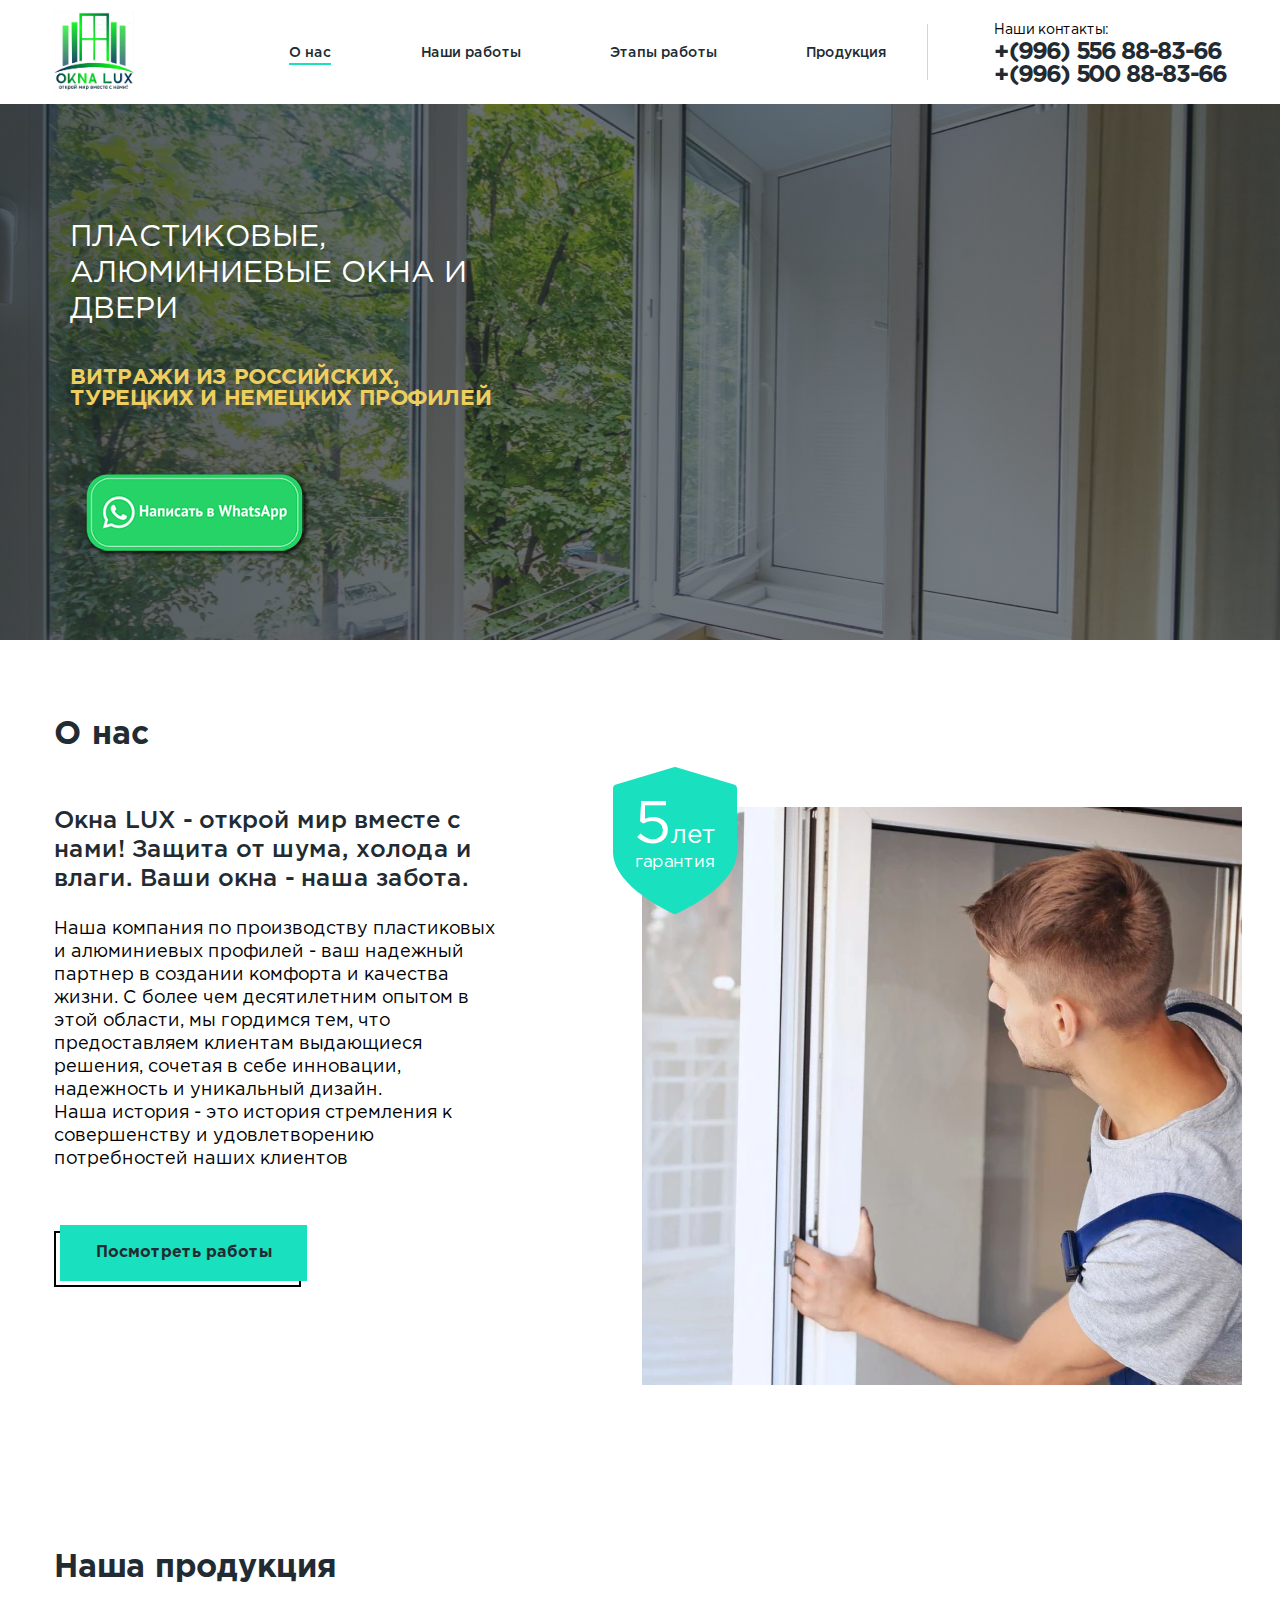
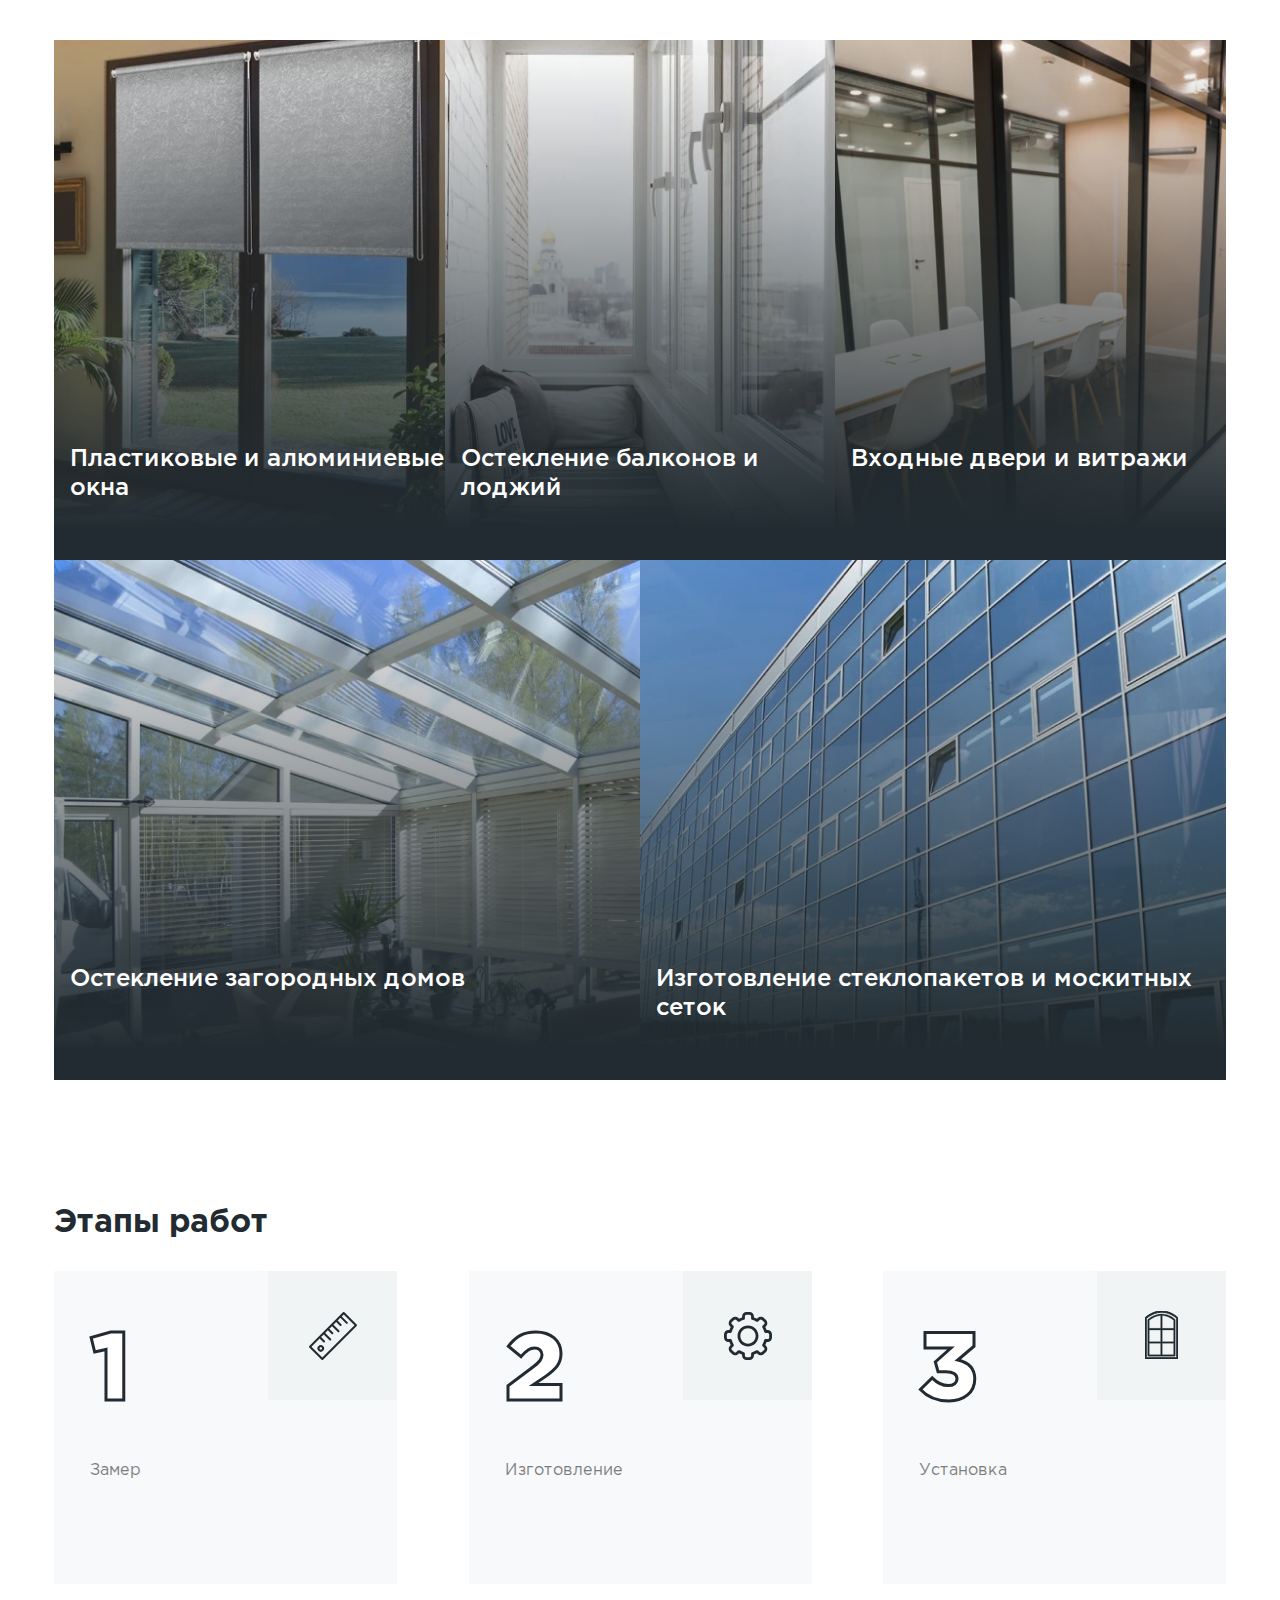
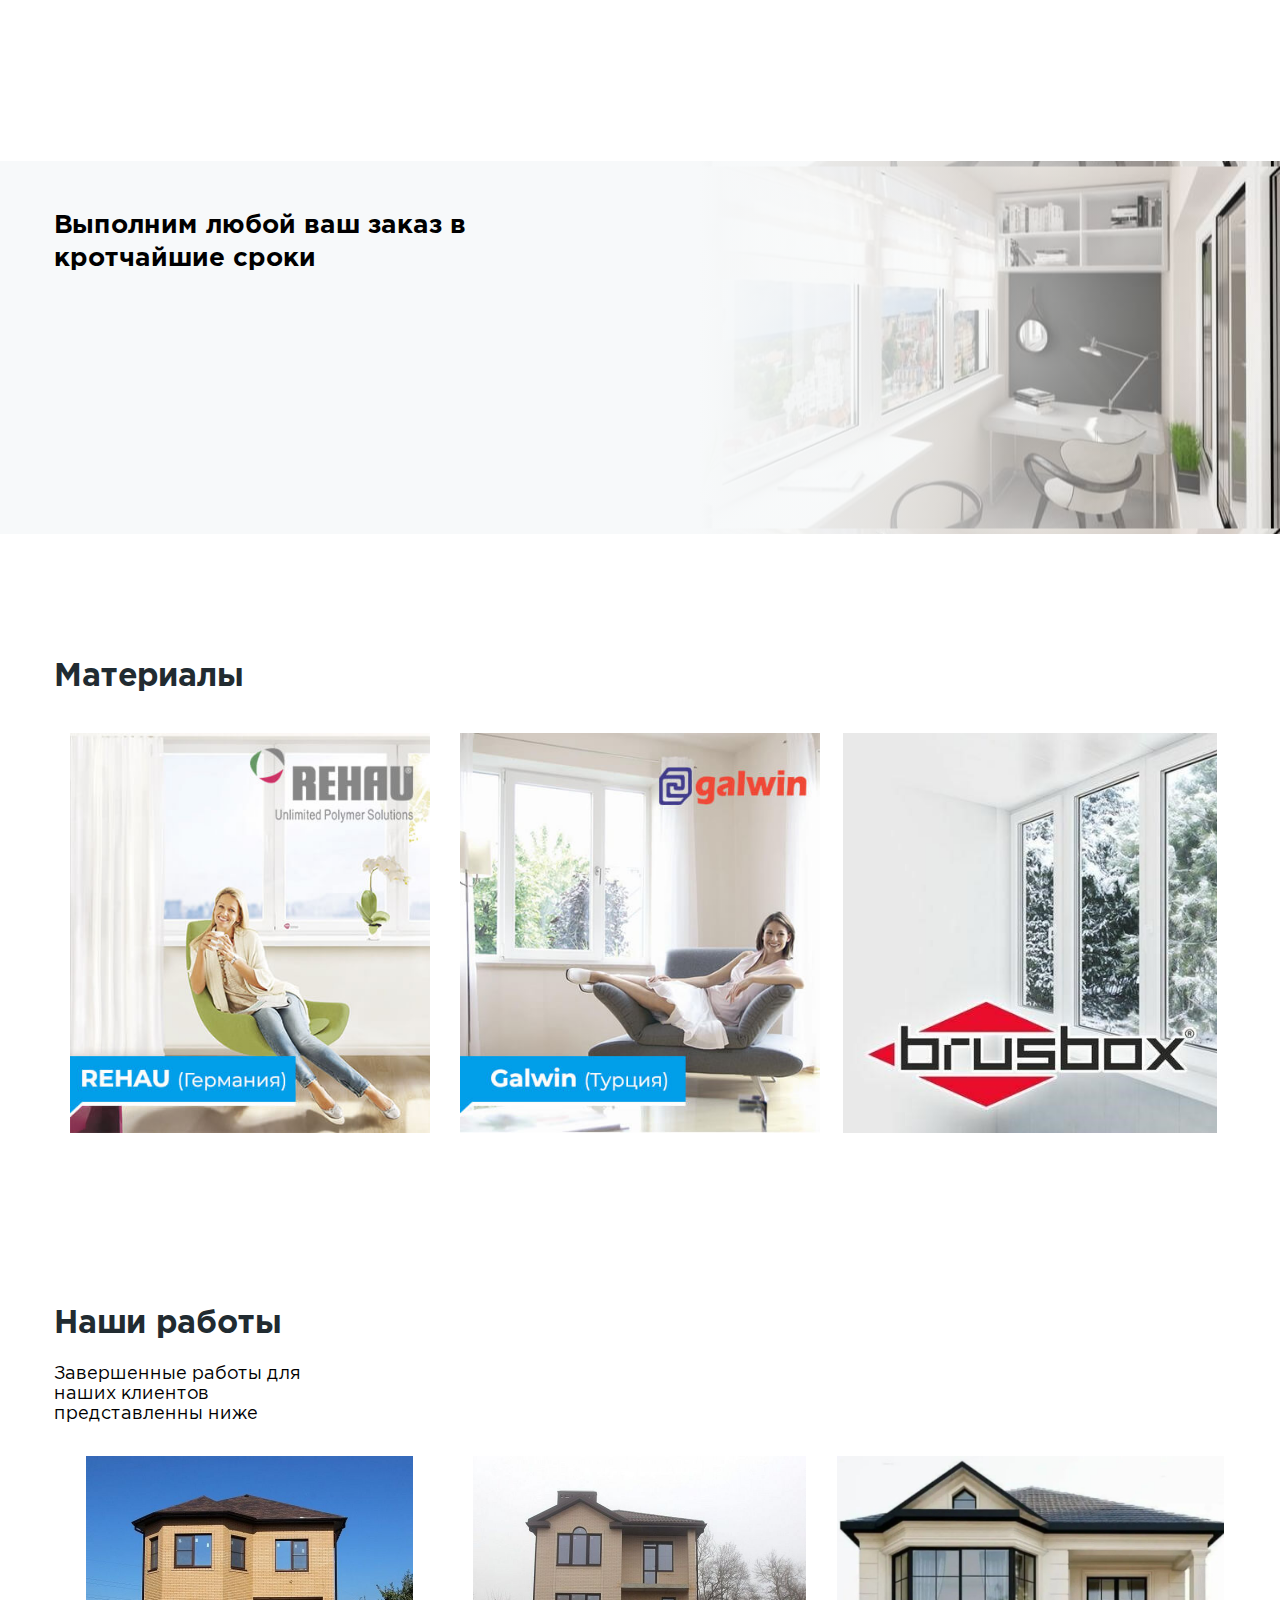
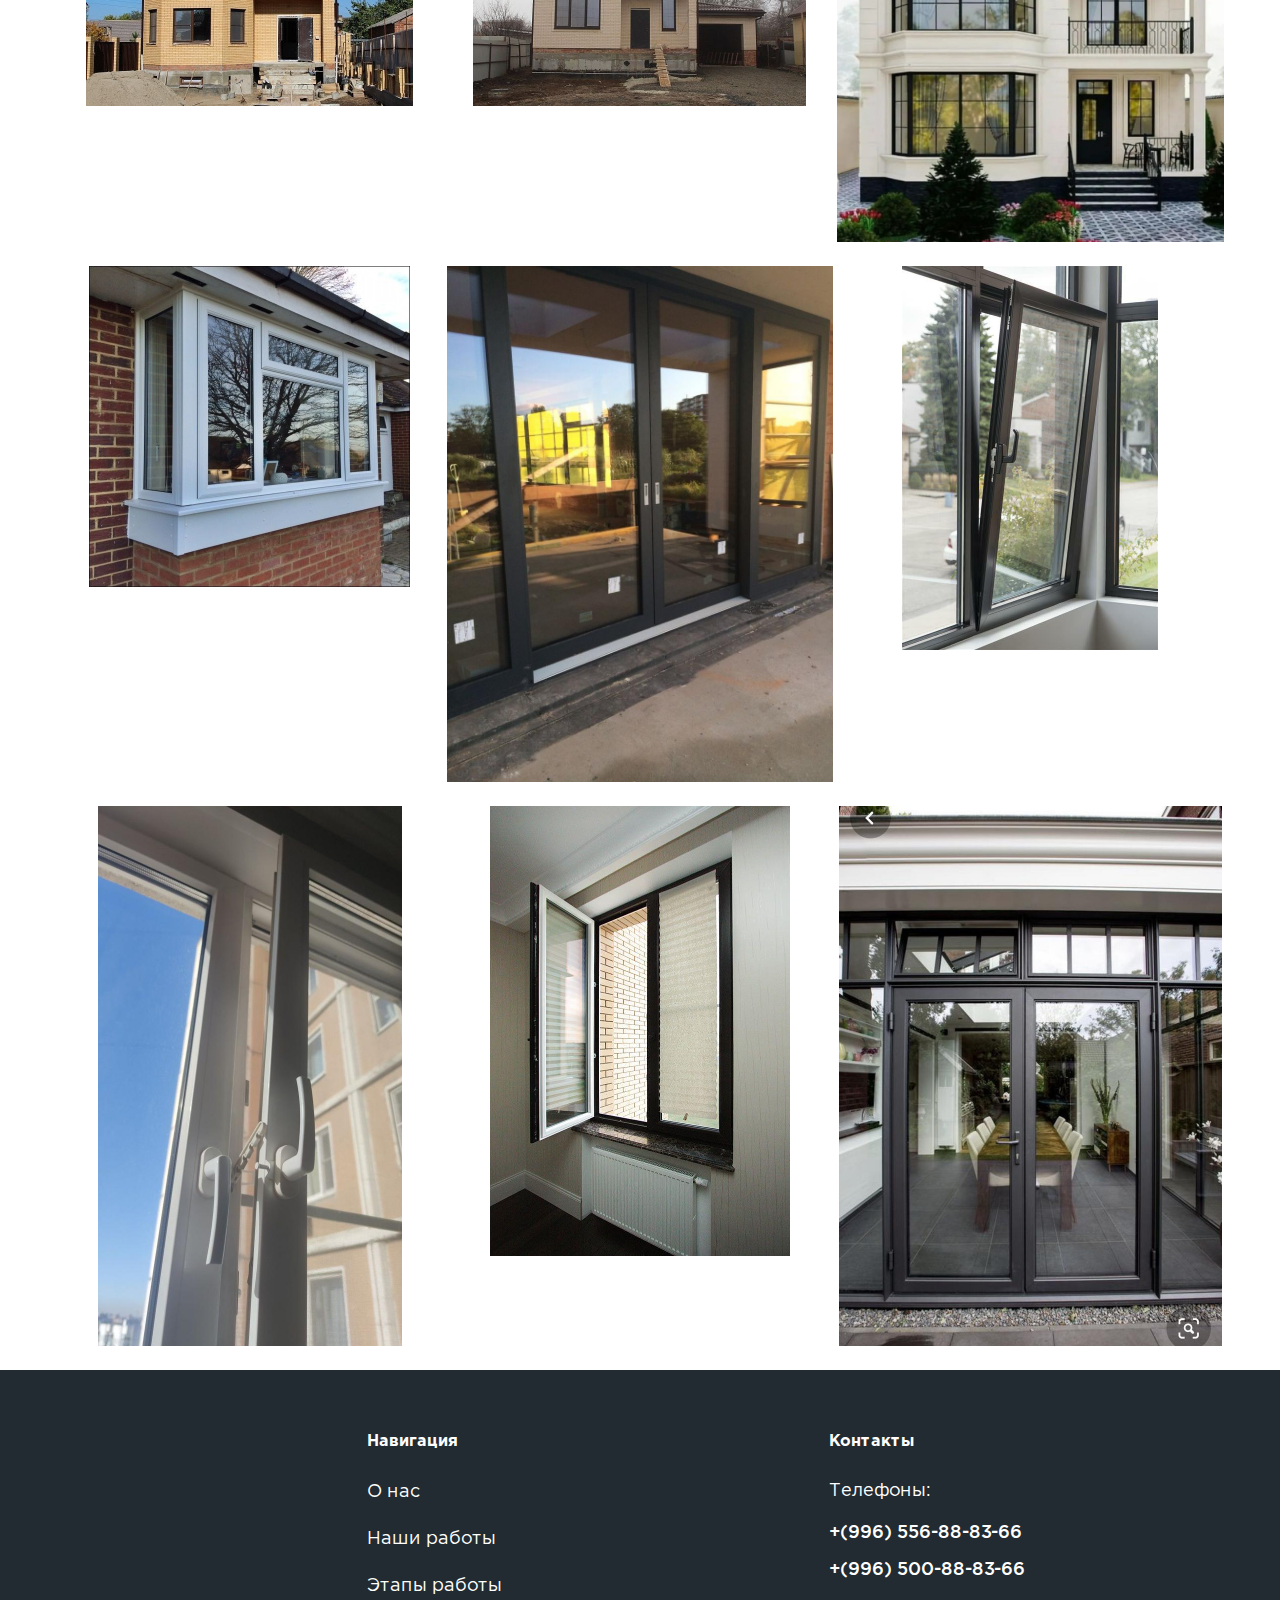
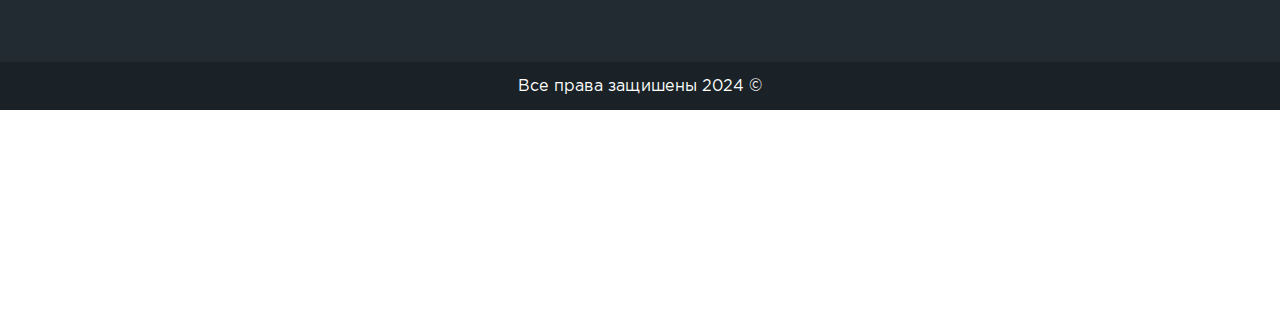
==== commit 9dd36bb3: "Add whatsapp link to banner" ====
--- a/index.html
+++ b/index.html
@@ -17,9 +17,6 @@
 <header class="header">
     <div class="header__top">
         <div class="container center-sb">
-            <!--        <div class="header__time">-->
-            <!--          <img src="img/logo/logo.jpeg" alt="Logo" width="28" height="11">-->
-            <!--        </div>-->
         </div>
     </div>
     <div class="header__bottom">
@@ -60,6 +57,11 @@
             <div class="banner__text-block">
                 <span class="banner__text">ПЛАСТИКОВЫЕ, АЛЮМИНИЕВЫЕ ОКНА И ДВЕРИ</span>
                 <span class="banner__yellow-text">ВИТРАЖИ ИЗ РОССИЙСКИХ, ТУРЕЦКИХ И НЕМЕЦКИХ ПРОФИЛЕЙ</span>
+                <div style="margin: 0; padding: 0;">
+                    <a aria-label="Chat on WhatsApp" href="https://wa.me/0996556888366?text=Здравствуйте,%20интересуют%20пластиковые%20окна%20.">
+                        <img src="img/icons/wapp.png"
+                             alt="Свяжитесь по Whatsapp"/></a>
+                </div>
             </div> <!-- end banner__text-block-->
         </div> <!-- end container-->
     </section>
@@ -362,27 +364,7 @@
             </div>
     </section>
 
-    <!-- ++++++++++++++ Contacts ++++++++++++++ -->
-    <!--    <section class="contacts" id="contacts">-->
-    <!--      <div class="container">-->
-    <!--        <div class="contacts__email-block">-->
-    <!--          &lt;!&ndash; <div class="container"> &ndash;&gt;-->
-    <!--          <h3 class="contacts__title">Свяжитесь с нами</h3>-->
-    <!--          <p class="contacts__text-mob">Завершенные работы для наших-->
-    <!--            клиентов представленны ниже</p>-->
-    <!--          <p class="contacts__text">Whatsapp</p>-->
-    <!--          <a aria-label="Chat on WhatsApp" href="https://wa.me/0996559770379"><img alt="Chat on WhatsApp"-->
-    <!--                                                                                 width="240" height="60"-->
-    <!--                                                                                 src="img/icons/whatsapp.png"></a>-->
-    <!--        </div>-->
-
-    <!-- ++++++++++++++ Map ++++++++++++++ -->
-    <!--        <div class="contacts__map">-->
-    <!--          <script type="text/javascript" charset="utf-8" async-->
-    <!--            src="">-->
-    <!--          </script>-->
-    <!--        </div>-->
-    </div> <!-- end container-->
+    </div>
     </section>
 </main>
 
@@ -391,7 +373,6 @@
     <div class="footer__top">
         <div class="container footer__top-wrap">
             <a class="logo logo--footer footer__logo" href="#page">
-                <!--          <img src="img/logo/logo.jpeg" alt="Logo" width="112.1" height="86">-->
             </a>
             <nav class="footer__nav">
                 <h4 class="footer__title">Навигация</h4>
@@ -418,12 +399,7 @@
                 </p>
             </div> <!-- end footer__contacts-->
             <div class="footer-connection">
-                <h4 class="footer__title">Напишите нам</h4>
-                <div>
-                    <a aria-label="Chat on WhatsApp" href="https://wa.me/0996556888366?text=Здравствуйте,%20интересует%20пластиковые%20окна%20.">
-                        <img src="img/icons/wapp.png"
-                             alt="Свяжитесь по Whatsapp"/></a>
-                </div>
+
             </div> <!-- end footer-connection-->
 
         </div> <!-- end container -->
